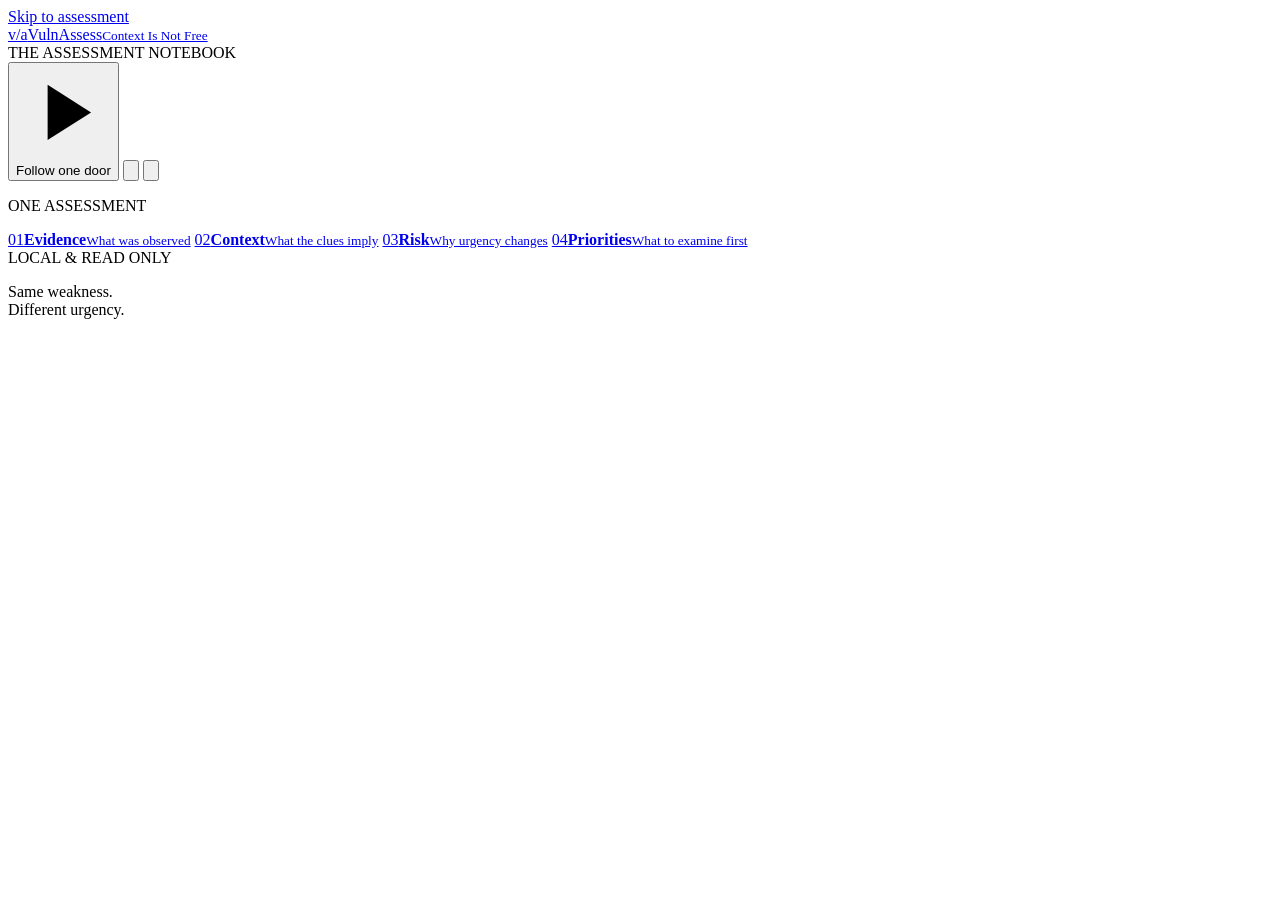
==== vulnassess/ui/static/index.html @ 8153fa62 "Save four-stage read-only UI checkpoint and handover" ====
<!doctype html>
<html lang="en">
<head>
  <meta charset="utf-8">
  <meta name="viewport" content="width=device-width, initial-scale=1">
  <title>VulnAssess | Context Is Not Free</title>
  <link rel="stylesheet" href="/static/tokens.css">
  <link rel="stylesheet" href="/static/workbench.css">
  <script type="module" src="/static/app.js"></script>
</head>
<body>
  <a class="skip-link" href="#stage-evidence">Skip to assessment</a>
  <header class="app-header">
    <a class="brand" href="#stage-evidence" aria-label="VulnAssess home"><span class="brand-mark" aria-hidden="true">v/a</span><span>VulnAssess<small>Context Is Not Free</small></span></a>
    <div class="header-note">THE ASSESSMENT NOTEBOOK</div>
    <div class="header-actions">
      <button id="start-tour" class="tour-button" type="button"><svg aria-hidden="true" viewBox="0 0 24 24"><path d="m8 5 11 7-11 7Z"/></svg>Follow one door</button>
      <button id="refresh" class="icon-button" type="button" title="Refresh stored records" aria-label="Refresh stored records"><svg aria-hidden="true" viewBox="0 0 24 24"><path d="M20 10a8 8 0 1 0-2 8M20 4v6h-6"/></svg></button>
      <button id="theme" class="icon-button" type="button" title="Toggle dark theme" aria-label="Toggle dark theme" aria-pressed="false"><svg aria-hidden="true" viewBox="0 0 24 24"><path d="M20 15A8 8 0 0 1 9 4 8 8 0 1 0 20 15Z"/></svg></button>
    </div>
  </header>
  <div id="run-strip-slot"></div>
  <div class="workspace">
    <aside class="stage-rail">
      <p class="rail-eyebrow">ONE ASSESSMENT</p>
      <nav aria-label="Assessment stages">
        <a class="stage-link active" href="#stage-evidence" data-stage="evidence" aria-current="page"><span class="stage-index">01</span><span><strong>Evidence</strong><small>What was observed</small></span></a>
        <a class="stage-link" href="#stage-context" data-stage="context"><span class="stage-index">02</span><span><strong>Context</strong><small>What the clues imply</small></span></a>
        <a class="stage-link" href="#stage-risk" data-stage="risk"><span class="stage-index">03</span><span><strong>Risk</strong><small>Why urgency changes</small></span></a>
        <a class="stage-link" href="#stage-priorities" data-stage="priorities"><span class="stage-index">04</span><span><strong>Priorities</strong><small>What to examine first</small></span></a>
      </nav>
      <div class="rail-bottom"><span class="read-only-mark" aria-hidden="true"></span>LOCAL &amp; READ ONLY<p>Same weakness.<br>Different urgency.</p></div>
    </aside>
    <main id="notebook"></main>
  </div>
  <aside id="tour" class="tour" aria-label="Guided tour" hidden>
    <div class="tour-heading"><span id="tour-position" class="eyebrow"></span><button id="tour-close" type="button" class="icon-button" aria-label="Dismiss tour" title="Dismiss tour"><svg aria-hidden="true" viewBox="0 0 24 24"><path d="m6 6 12 12M18 6 6 18"/></svg></button></div>
    <h2 id="tour-title"></h2><p id="tour-copy"></p>
    <div class="tour-actions"><button id="tour-back" type="button" class="text-button">Back</button><button id="tour-next" type="button" class="primary-button">Next</button></div>
  </aside>
  <p id="app-status" role="status" class="sr-only"></p>
</body>
</html>
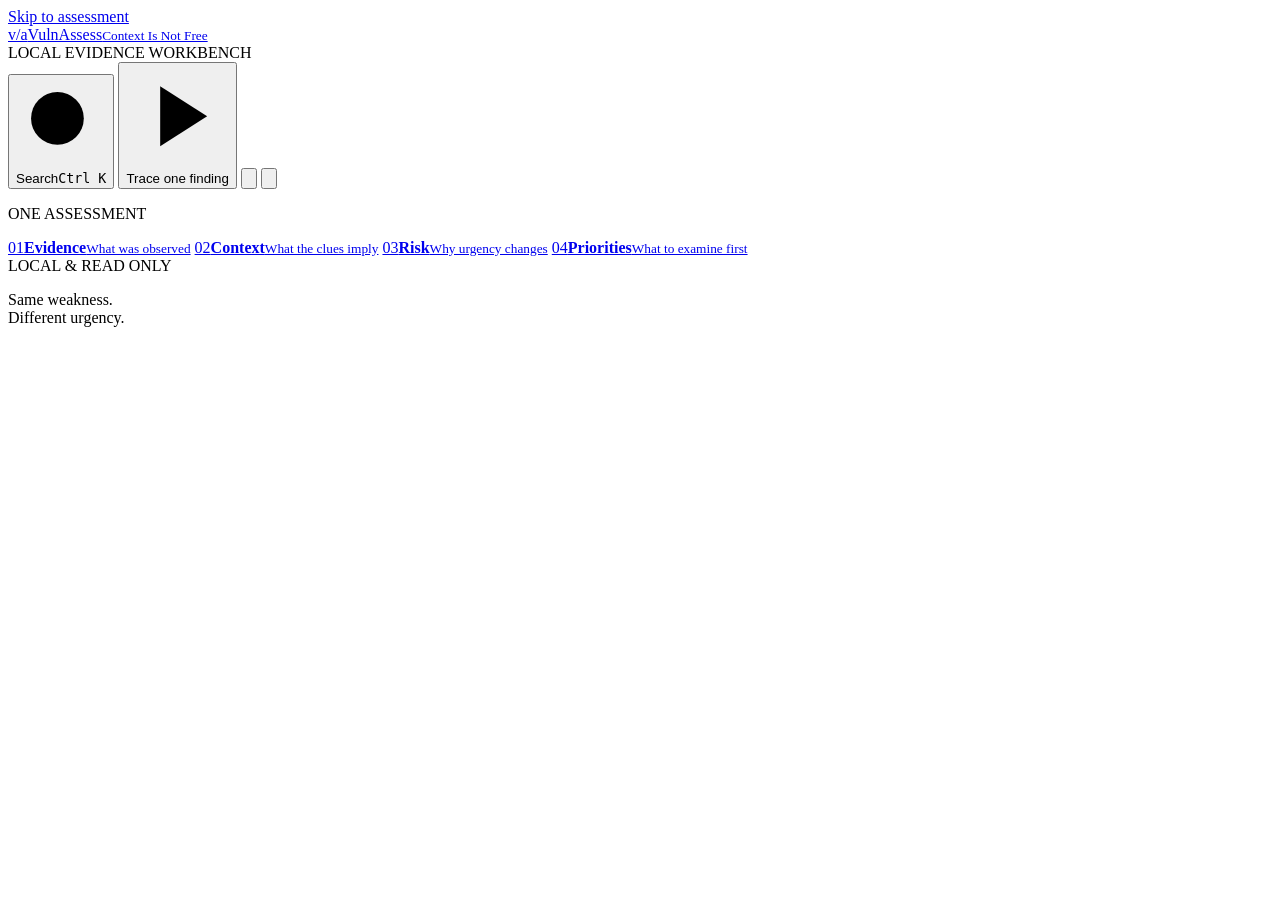
==== commit 40938bf2: "ui: add context ledger, chain of custody and command palette" ====
--- a/vulnassess/ui/static/index.html
+++ b/vulnassess/ui/static/index.html
@@ -12,9 +12,10 @@
   <a class="skip-link" href="#stage-evidence">Skip to assessment</a>
   <header class="app-header">
     <a class="brand" href="#stage-evidence" aria-label="VulnAssess home"><span class="brand-mark" aria-hidden="true">v/a</span><span>VulnAssess<small>Context Is Not Free</small></span></a>
-    <div class="header-note">THE ASSESSMENT NOTEBOOK</div>
+    <div class="header-note">LOCAL EVIDENCE WORKBENCH</div>
     <div class="header-actions">
-      <button id="start-tour" class="tour-button" type="button"><svg aria-hidden="true" viewBox="0 0 24 24"><path d="m8 5 11 7-11 7Z"/></svg>Follow one door</button>
+      <button id="open-palette" class="palette-button" type="button" aria-haspopup="dialog" aria-controls="palette" title="Search the assessment"><svg aria-hidden="true" viewBox="0 0 24 24"><circle cx="11" cy="11" r="7"/><path d="m20 20-3.6-3.6"/></svg><span>Search</span><kbd>Ctrl K</kbd></button>
+      <button id="start-tour" class="tour-button" type="button"><svg aria-hidden="true" viewBox="0 0 24 24"><path d="m8 5 11 7-11 7Z"/></svg>Trace one finding</button>
       <button id="refresh" class="icon-button" type="button" title="Refresh stored records" aria-label="Refresh stored records"><svg aria-hidden="true" viewBox="0 0 24 24"><path d="M20 10a8 8 0 1 0-2 8M20 4v6h-6"/></svg></button>
       <button id="theme" class="icon-button" type="button" title="Toggle dark theme" aria-label="Toggle dark theme" aria-pressed="false"><svg aria-hidden="true" viewBox="0 0 24 24"><path d="M20 15A8 8 0 0 1 9 4 8 8 0 1 0 20 15Z"/></svg></button>
     </div>
@@ -38,6 +39,15 @@
     <h2 id="tour-title"></h2><p id="tour-copy"></p>
     <div class="tour-actions"><button id="tour-back" type="button" class="text-button">Back</button><button id="tour-next" type="button" class="primary-button">Next</button></div>
   </aside>
+  <dialog id="palette" class="palette" aria-label="Search the assessment">
+    <div class="palette-field">
+      <svg aria-hidden="true" viewBox="0 0 24 24"><circle cx="11" cy="11" r="7"/><path d="m20 20-3.6-3.6"/></svg>
+      <input id="palette-input" type="search" autocomplete="off" spellcheck="false" placeholder="Findings, hosts, CVEs, stages" aria-label="Search findings, hosts, CVEs and stages" role="combobox" aria-expanded="true" aria-controls="palette-results" aria-autocomplete="list">
+      <span id="palette-count" class="palette-count" aria-live="polite"></span>
+    </div>
+    <ul id="palette-results" class="palette-results" role="listbox" aria-label="Search results"></ul>
+    <p class="palette-hint"><kbd>&uarr;</kbd><kbd>&darr;</kbd> move<span>&middot;</span><kbd>Enter</kbd> open<span>&middot;</span><kbd>Esc</kbd> close<span>&middot;</span>reads stored records only</p>
+  </dialog>
   <p id="app-status" role="status" class="sr-only"></p>
 </body>
 </html>
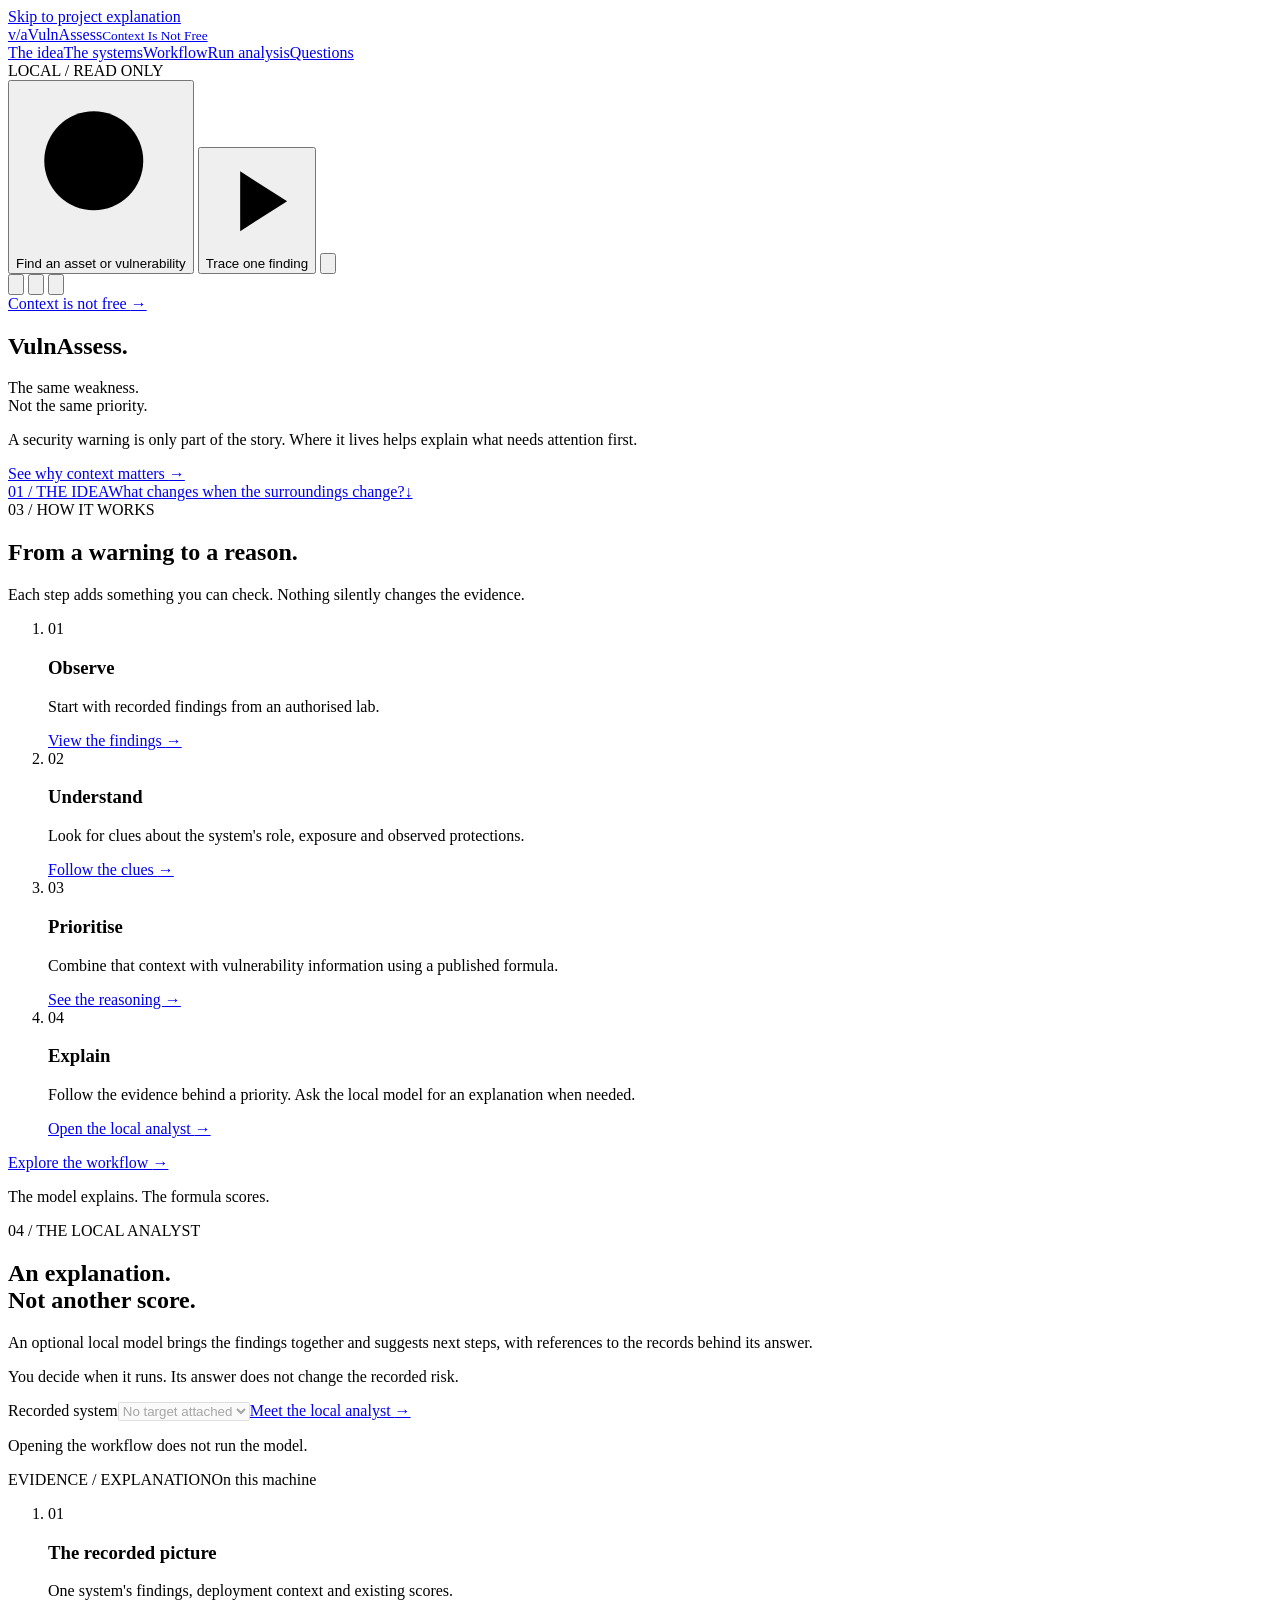
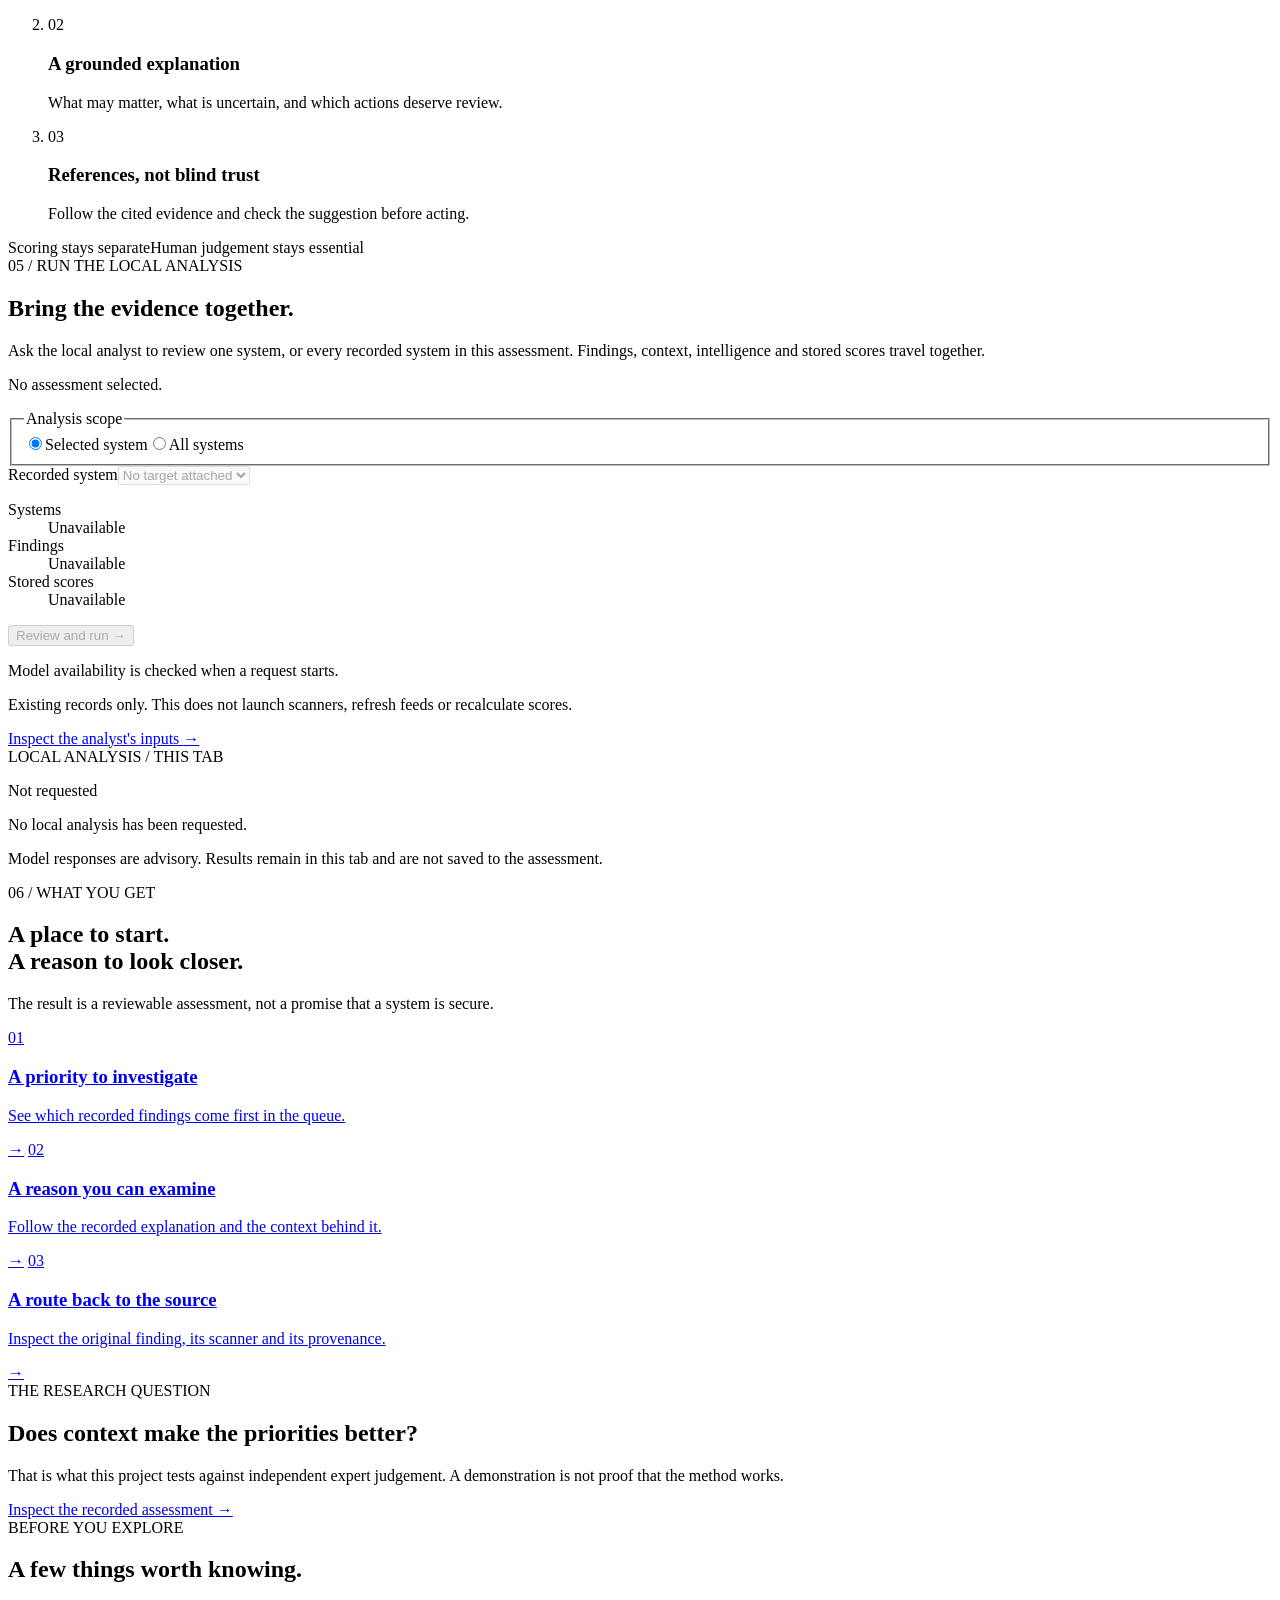
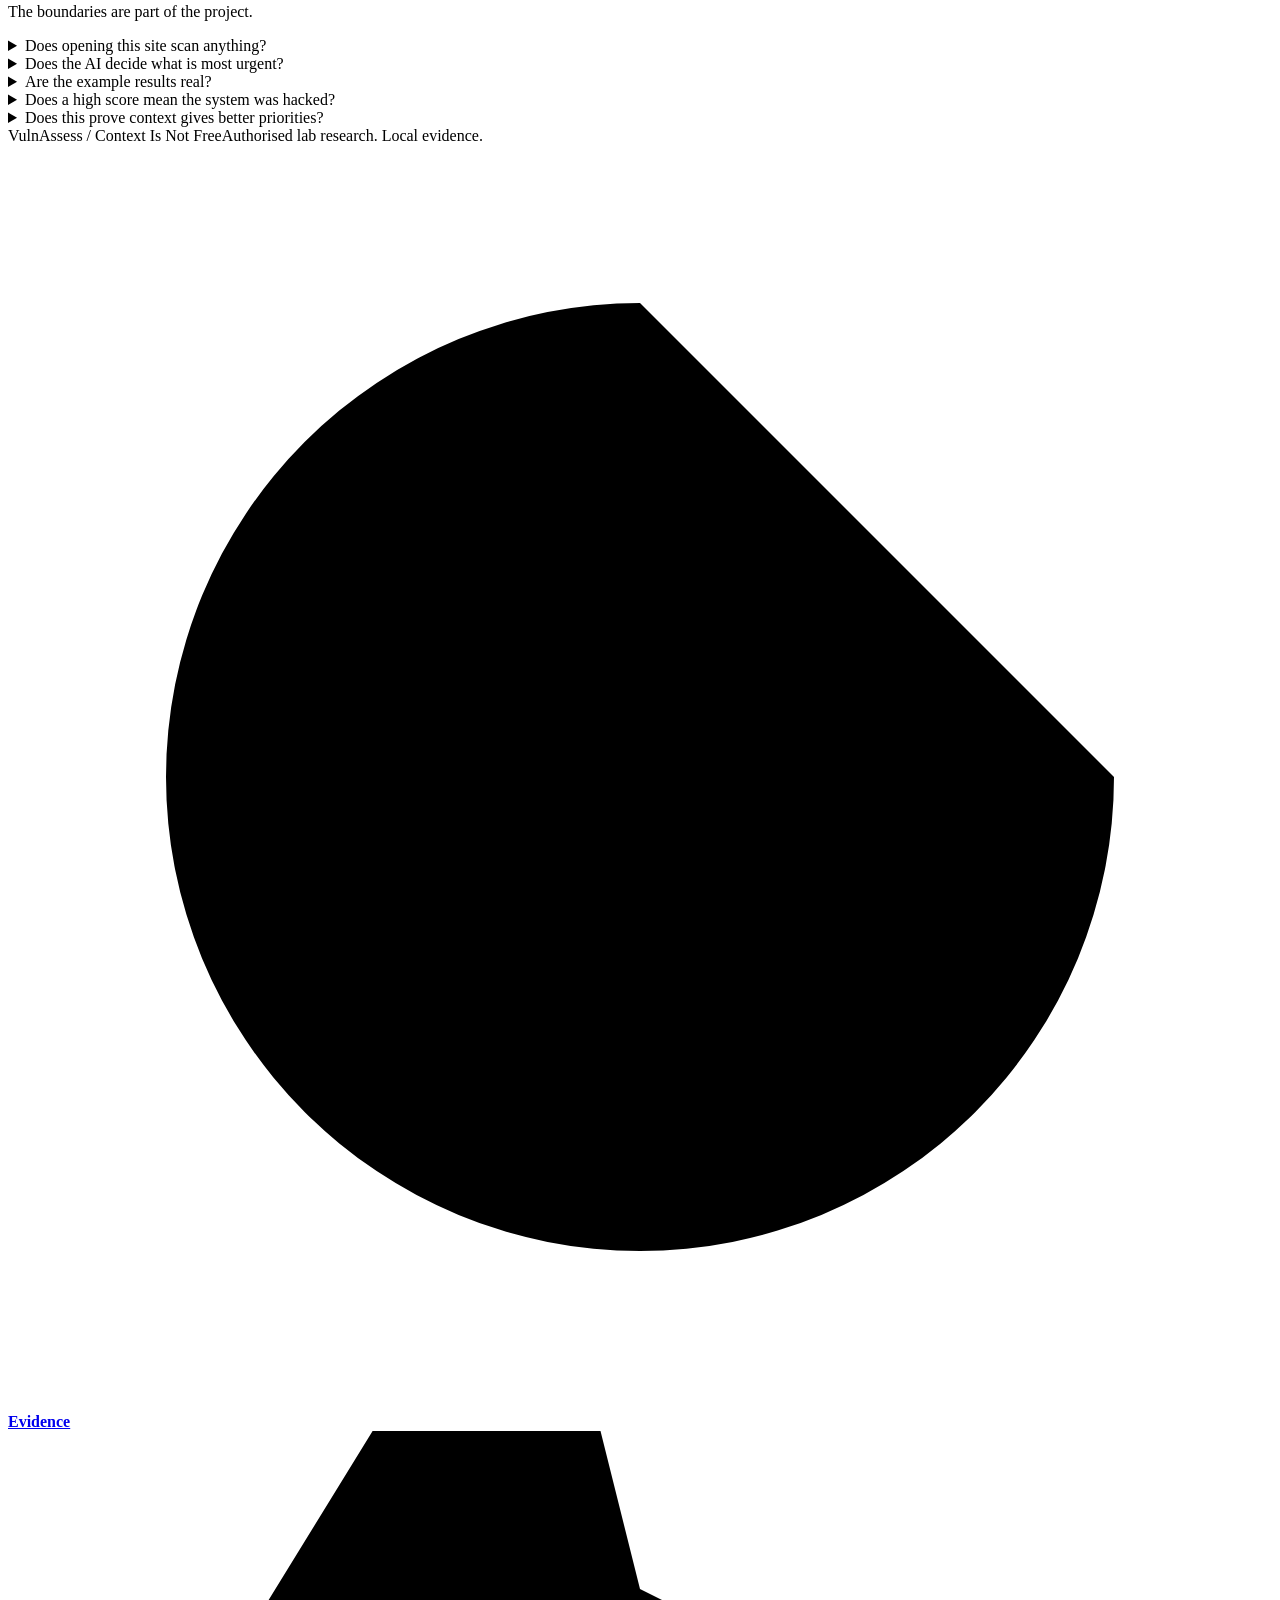
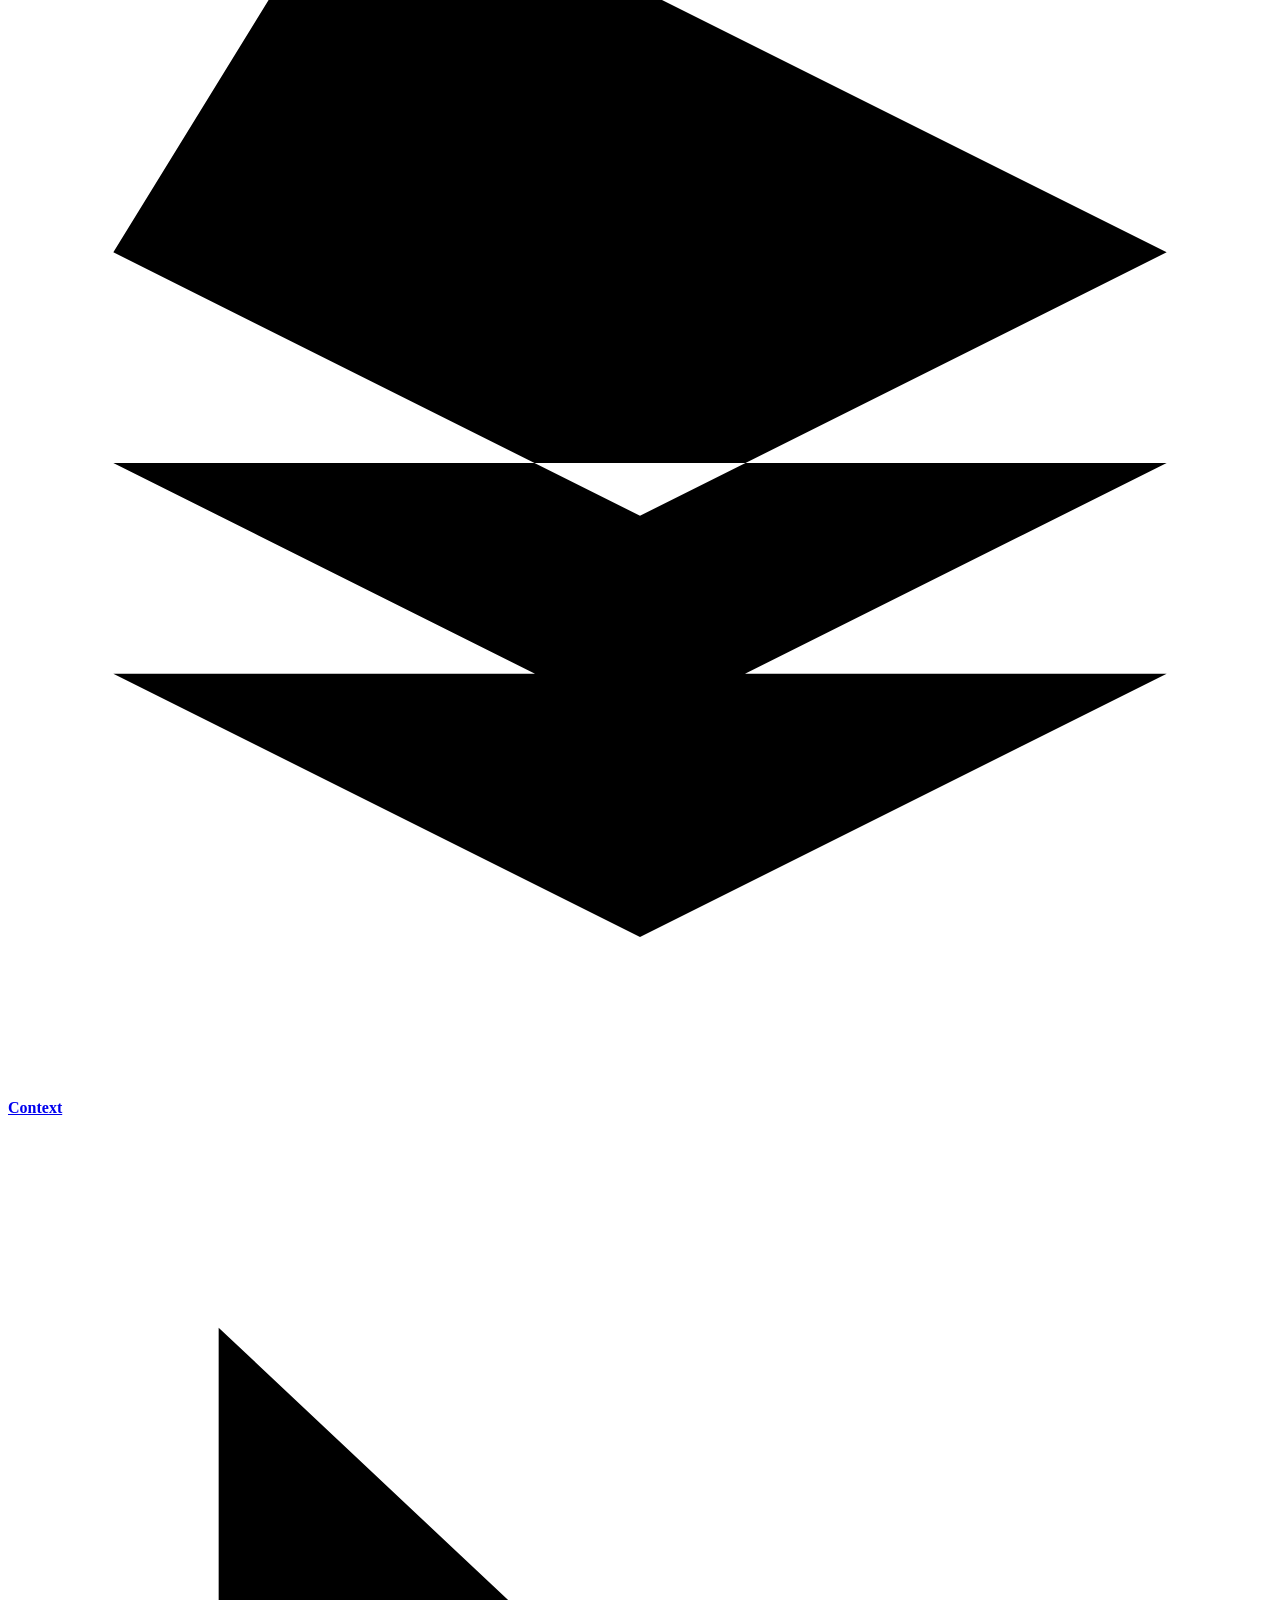
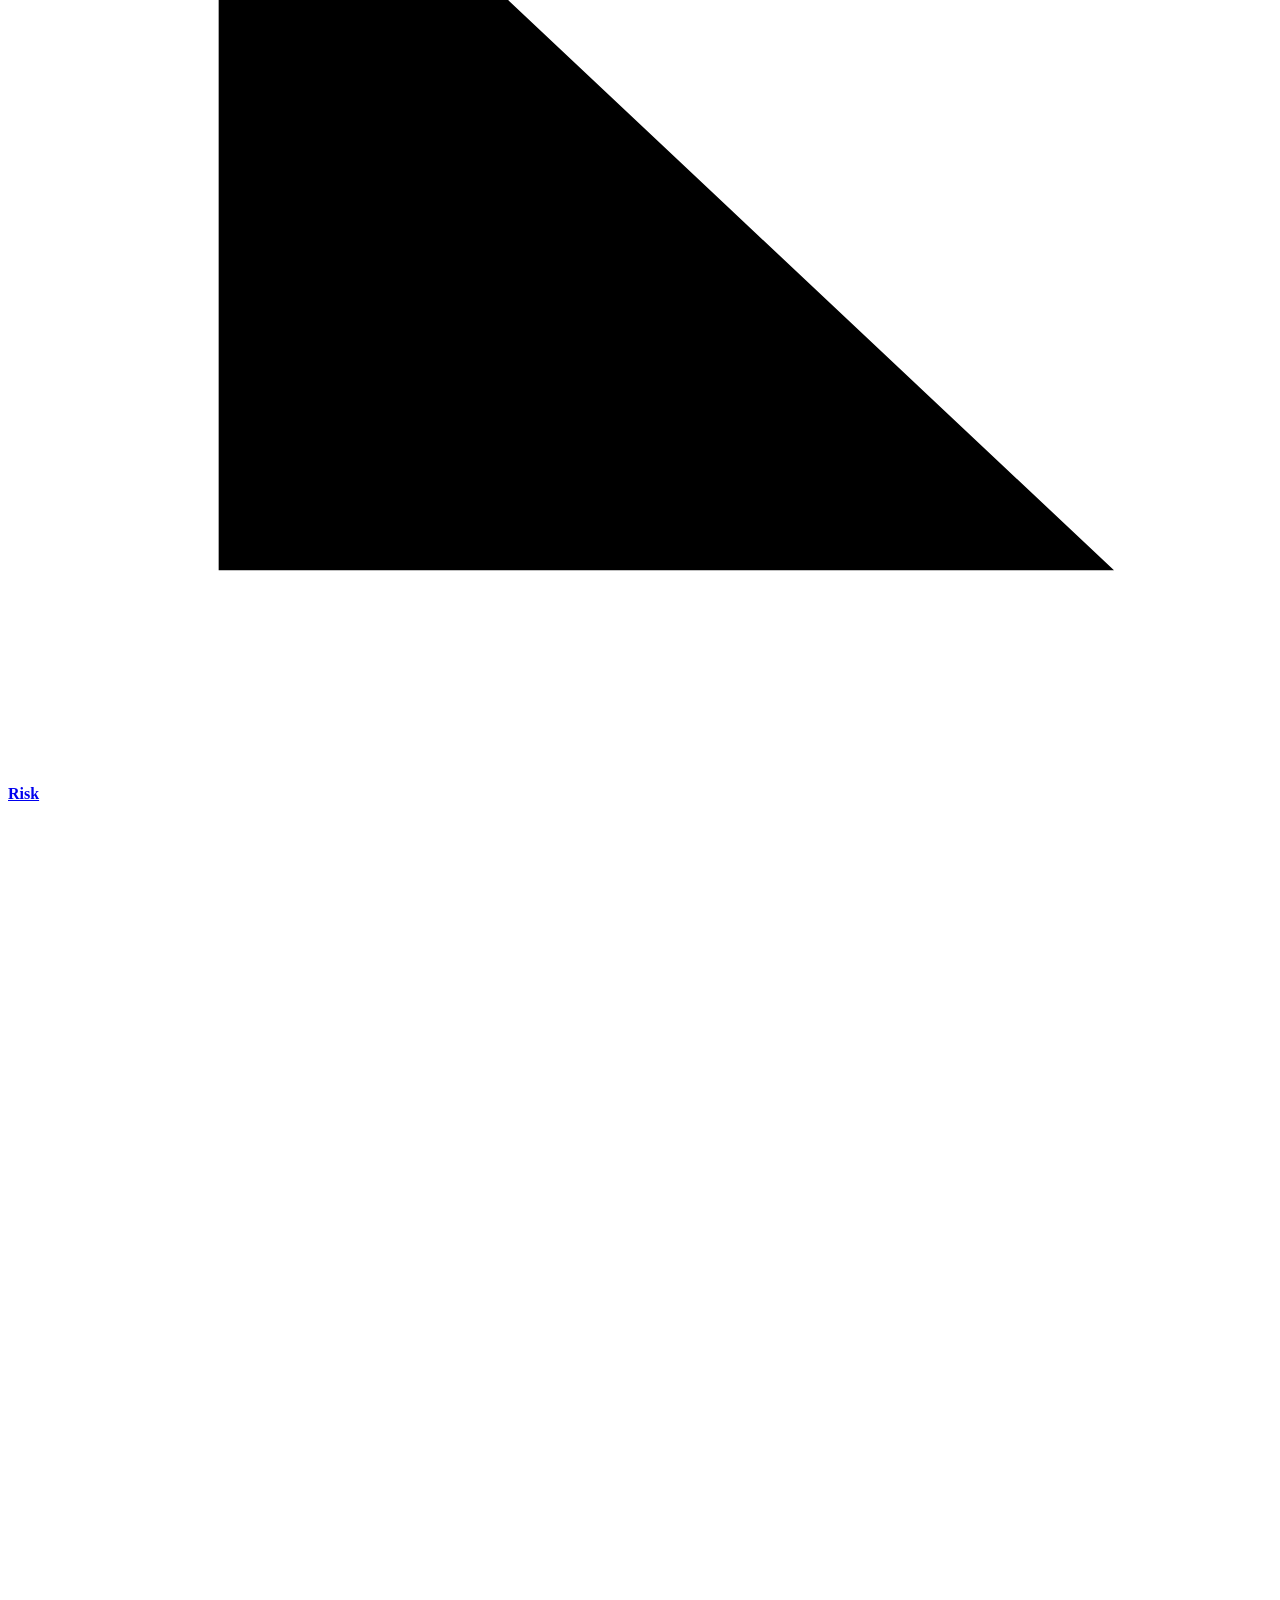
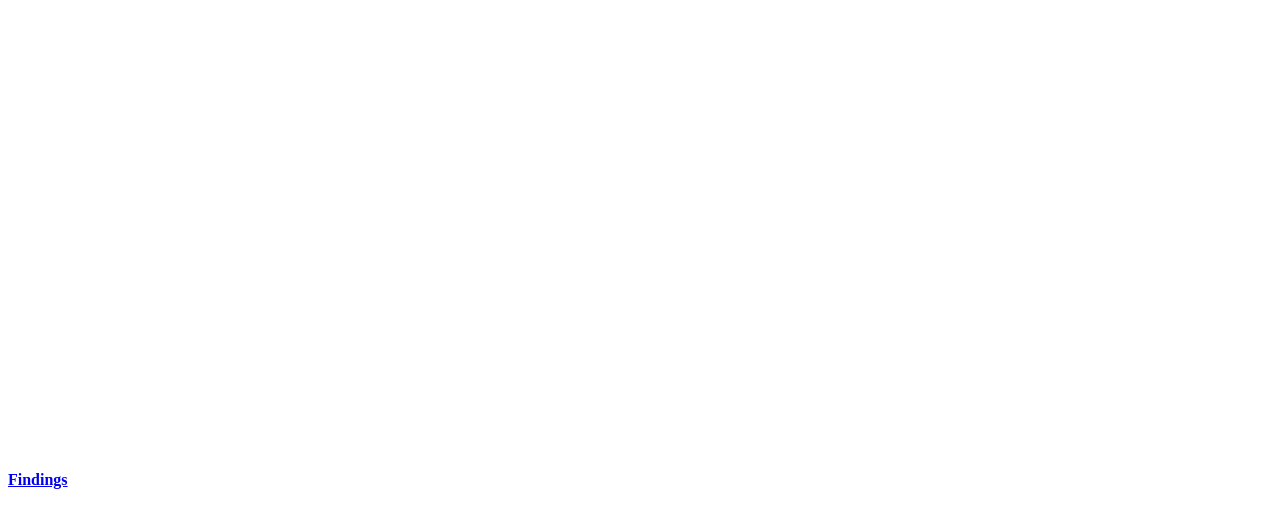
==== commit 3b2dadfa: "Save project website and local analysis checkpoint" ====
--- a/vulnassess/ui/static/index.html
+++ b/vulnassess/ui/static/index.html
@@ -1,5 +1,5 @@
 <!doctype html>
-<html lang="en">
+<html lang="en" data-theme="dark">
 <head>
   <meta charset="utf-8">
   <meta name="viewport" content="width=device-width, initial-scale=1">
@@ -8,29 +8,114 @@
   <link rel="stylesheet" href="/static/workbench.css">
   <script type="module" src="/static/app.js"></script>
 </head>
-<body>
-  <a class="skip-link" href="#stage-evidence">Skip to assessment</a>
+<body class="assessment-experience project-view">
+  <a class="skip-link" href="#project-story">Skip to project explanation</a>
   <header class="app-header">
-    <a class="brand" href="#stage-evidence" aria-label="VulnAssess home"><span class="brand-mark" aria-hidden="true">v/a</span><span>VulnAssess<small>Context Is Not Free</small></span></a>
-    <div class="header-note">LOCAL EVIDENCE WORKBENCH</div>
+    <a class="brand" href="#hero" aria-label="VulnAssess home"><span class="brand-mark" aria-hidden="true">v/a</span><span>VulnAssess<small>Context Is Not Free</small></span></a>
+    <nav class="project-nav" aria-label="Project navigation"><a href="#project-story">The idea</a><a href="#project-doors">The systems</a><a href="#project-workflow">Workflow</a><a href="#project-run">Run analysis</a><a href="#project-questions">Questions</a></nav>
+    <div class="header-note">LOCAL / READ ONLY</div>
+    <div id="run-choice-slot"></div>
     <div class="header-actions">
-      <button id="open-palette" class="palette-button" type="button" aria-haspopup="dialog" aria-controls="palette" title="Search the assessment"><svg aria-hidden="true" viewBox="0 0 24 24"><circle cx="11" cy="11" r="7"/><path d="m20 20-3.6-3.6"/></svg><span>Search</span><kbd>Ctrl K</kbd></button>
+      <a id="open-workflow" class="icon-button" href="/workflow" title="Open workflow canvas" aria-label="Open workflow canvas" hidden><svg aria-hidden="true" viewBox="0 0 24 24"><circle cx="5" cy="12" r="3"/><circle cx="19" cy="5" r="3"/><circle cx="19" cy="19" r="3"/><path d="M8 12h3c3 0 2-7 5-7M11 12c3 0 2 7 5 7"/></svg></a>
+      <button id="open-palette" class="palette-button" type="button" aria-haspopup="dialog" aria-controls="palette" title="Search the assessment"><svg aria-hidden="true" viewBox="0 0 24 24"><circle cx="11" cy="11" r="7"/><path d="m20 20-3.6-3.6"/></svg><span>Find an asset or vulnerability</span></button>
       <button id="start-tour" class="tour-button" type="button"><svg aria-hidden="true" viewBox="0 0 24 24"><path d="m8 5 11 7-11 7Z"/></svg>Trace one finding</button>
       <button id="refresh" class="icon-button" type="button" title="Refresh stored records" aria-label="Refresh stored records"><svg aria-hidden="true" viewBox="0 0 24 24"><path d="M20 10a8 8 0 1 0-2 8M20 4v6h-6"/></svg></button>
-      <button id="theme" class="icon-button" type="button" title="Toggle dark theme" aria-label="Toggle dark theme" aria-pressed="false"><svg aria-hidden="true" viewBox="0 0 24 24"><path d="M20 15A8 8 0 0 1 9 4 8 8 0 1 0 20 15Z"/></svg></button>
+      <div class="theme-switch" role="group" aria-label="Appearance">
+        <button class="icon-button" type="button" data-theme-choice="system" title="System theme" aria-label="System theme" aria-pressed="false"><svg aria-hidden="true" viewBox="0 0 24 24"><path d="M3 4h18v13H3ZM8 21h8M12 17v4"/></svg></button>
+        <button class="icon-button" type="button" data-theme-choice="light" title="Light theme" aria-label="Light theme" aria-pressed="false"><svg aria-hidden="true" viewBox="0 0 24 24"><circle cx="12" cy="12" r="4"/><path d="M12 2v2M12 20v2M2 12h2M20 12h2M5 5l1.5 1.5M17.5 17.5 19 19M5 19l1.5-1.5M17.5 6.5 19 5"/></svg></button>
+        <button id="theme" class="icon-button" type="button" data-theme-choice="dark" title="Dark theme" aria-label="Dark theme" aria-pressed="true"><svg aria-hidden="true" viewBox="0 0 24 24"><path d="M20 15A8 8 0 0 1 9 4 8 8 0 1 0 20 15Z"/></svg></button>
+      </div>
     </div>
   </header>
+  <main id="project-entry" class="project-entry">
+    <section id="hero" class="project-hero" aria-labelledby="project-title">
+      <div class="hero-copy">
+        <a class="hero-eyebrow" href="#project-story">Context is not free <span aria-hidden="true">&rarr;</span></a>
+        <h1 id="project-title">VulnAssess<span class="hero-period">.</span></h1>
+        <p class="hero-statement">The same weakness.<br>Not the same priority.</p>
+        <p class="hero-subtitle">A security warning is only part of the story. Where it lives helps explain what needs attention first.</p>
+        <a class="hero-cta" href="#project-story">See why context matters <span aria-hidden="true">&rarr;</span></a>
+      </div>
+      <a class="hero-next" href="#project-story"><span>01 / THE IDEA</span><span>What changes when the surroundings change?</span><span aria-hidden="true">&darr;</span></a>
+    </section>
+    <div id="project-story-slot"></div>
+    <div id="project-doors-slot"></div>
+    <section id="project-workflow" class="project-section" aria-labelledby="project-workflow-title">
+      <div class="project-section-heading"><span class="eyebrow">03 / HOW IT WORKS</span><h2 id="project-workflow-title">From a warning to a reason.</h2><p>Each step adds something you can check. Nothing silently changes the evidence.</p></div>
+      <ol class="project-path">
+        <li><span>01</span><h3>Observe</h3><p>Start with recorded findings from an authorised lab.</p><a data-project-workflow data-workflow-node="canonical" href="/workflow#node=canonical">View the findings <span aria-hidden="true">&rarr;</span></a></li>
+        <li><span>02</span><h3>Understand</h3><p>Look for clues about the system's role, exposure and observed protections.</p><a data-project-workflow data-workflow-node="context" href="/workflow#node=context">Follow the clues <span aria-hidden="true">&rarr;</span></a></li>
+        <li><span>03</span><h3>Prioritise</h3><p>Combine that context with vulnerability information using a published formula.</p><a data-project-workflow data-workflow-node="score" href="/workflow#node=score">See the reasoning <span aria-hidden="true">&rarr;</span></a></li>
+        <li><span>04</span><h3>Explain</h3><p>Follow the evidence behind a priority. Ask the local model for an explanation when needed.</p><a data-project-workflow data-workflow-node="analyst" href="/workflow#node=analyst">Open the local analyst <span aria-hidden="true">&rarr;</span></a></li>
+      </ol>
+      <div class="project-workflow-actions"><a class="hero-cta" data-project-workflow href="/workflow">Explore the workflow <span aria-hidden="true">&rarr;</span></a><p class="project-boundary">The model explains. The formula scores.</p></div>
+      <p id="project-offline" class="project-boundary" hidden>Offline snapshot. The interactive workflow and local model are available in the running application.</p>
+    </section>
+    <section id="project-analyst" class="project-section project-analyst" aria-labelledby="project-analyst-title">
+      <div class="analyst-introduction"><span class="eyebrow">04 / THE LOCAL ANALYST</span><h2 id="project-analyst-title">An explanation.<br>Not another score.</h2><p>An optional local model brings the findings together and suggests next steps, with references to the records behind its answer.</p><p class="analyst-boundary">You decide when it runs. Its answer does not change the recorded risk.</p>
+        <div class="analyst-launch"><label for="project-analyst-target">Recorded system</label><select id="project-analyst-target" disabled><option value="">No target attached</option></select><a id="project-analyst-open" class="hero-cta" data-project-workflow data-workflow-node="analyst" data-requires-host="true" href="/workflow#node=analyst">Meet the local analyst <span aria-hidden="true">&rarr;</span></a><p id="project-analyst-note" class="project-boundary">Opening the workflow does not run the model.</p></div>
+      </div>
+      <div class="analyst-evidence-path" aria-label="What the analyst works with">
+        <div class="analyst-path-heading"><span class="eyebrow">EVIDENCE / EXPLANATION</span><span class="analyst-local-status">On this machine</span></div>
+        <ol><li><span class="analyst-path-index">01</span><div><h3>The recorded picture</h3><p>One system's findings, deployment context and existing scores.</p></div></li><li><span class="analyst-path-index">02</span><div><h3>A grounded explanation</h3><p>What may matter, what is uncertain, and which actions deserve review.</p></div></li><li><span class="analyst-path-index">03</span><div><h3>References, not blind trust</h3><p>Follow the cited evidence and check the suggestion before acting.</p></div></li></ol>
+        <div class="analyst-path-foot"><span>Scoring stays separate</span><span>Human judgement stays essential</span></div>
+      </div>
+    </section>
+    <section id="project-run" class="project-section project-run" aria-labelledby="project-run-title">
+      <div class="project-section-heading"><span class="eyebrow">05 / RUN THE LOCAL ANALYSIS</span><h2 id="project-run-title">Bring the evidence together.</h2><p>Ask the local analyst to review one system, or every recorded system in this assessment. Findings, context, intelligence and stored scores travel together.</p></div>
+      <div class="run-layout">
+        <form id="project-run-form" class="run-setup">
+          <p id="project-run-assessment" class="run-assessment">No assessment selected.</p>
+          <fieldset class="run-scope"><legend>Analysis scope</legend><label><input class="sr-only" type="radio" name="analysis-scope" value="selected" checked><span>Selected system</span></label><label><input class="sr-only" type="radio" name="analysis-scope" value="all"><span>All systems</span></label></fieldset>
+          <label class="project-host-choice" for="project-run-target">Recorded system<select id="project-run-target" data-project-host disabled><option value="">No target attached</option></select></label>
+          <dl class="run-inputs" aria-label="Recorded inputs for this request"><div><dt>Systems</dt><dd id="run-system-count">Unavailable</dd></div><div><dt>Findings</dt><dd id="run-finding-count">Unavailable</dd></div><div><dt>Stored scores</dt><dd id="run-score-count">Unavailable</dd></div></dl>
+          <button id="project-run-review" class="hero-cta" type="submit" disabled>Review and run <span aria-hidden="true">&rarr;</span></button>
+          <p id="project-run-note" class="project-boundary">Model availability is checked when a request starts.</p>
+          <p class="run-boundary">Existing records only. This does not launch scanners, refresh feeds or recalculate scores.</p>
+          <a class="run-workflow-link" data-project-workflow data-workflow-node="analyst" data-requires-host="true" href="/workflow#node=analyst">Inspect the analyst's inputs <span aria-hidden="true">&rarr;</span></a>
+        </form>
+        <div class="run-session" aria-label="Local analysis requests">
+          <div class="run-session-heading"><div><span class="eyebrow">LOCAL ANALYSIS / THIS TAB</span><p id="project-run-status" role="status" aria-live="polite">Not requested</p></div><button id="project-run-stop" class="text-button" type="button" hidden>Stop after current</button></div>
+          <div id="project-run-results"><p class="run-empty">No local analysis has been requested.</p></div>
+          <p class="run-footnote">Model responses are advisory. Results remain in this tab and are not saved to the assessment.</p>
+        </div>
+      </div>
+    </section>
+    <dialog id="project-run-confirm" class="run-confirm" aria-labelledby="run-confirm-title" aria-describedby="run-confirm-boundary">
+      <span class="eyebrow">CONFIRM LOCAL MODEL REQUEST</span><h2 id="run-confirm-title">Analyze these recorded systems?</h2><p id="run-confirm-assessment"></p><ul id="run-confirm-targets"></ul><p id="run-confirm-boundary">Requests run one at a time on this machine. Scores stay unchanged. Stopping prevents the next request; it does not cancel inference already running.</p>
+      <div class="run-confirm-actions"><button id="run-confirm-cancel" class="text-button" type="button">Cancel</button><button id="run-confirm-start" class="hero-cta" type="button">Start local analysis <span aria-hidden="true">&rarr;</span></button></div>
+    </dialog>
+    <section id="project-outcomes" class="project-section project-outcomes" aria-labelledby="project-outcomes-title">
+      <div class="project-section-heading"><span class="eyebrow">06 / WHAT YOU GET</span><h2 id="project-outcomes-title">A place to start.<br>A reason to look closer.</h2><p>The result is a reviewable assessment, not a promise that a system is secure.</p></div>
+      <div class="project-outcome-list">
+        <a data-project-workflow data-workflow-node="queue" href="/workflow#node=queue"><span class="outcome-number">01</span><div><h3>A priority to investigate</h3><p>See which recorded findings come first in the queue.</p></div><span class="outcome-arrow" aria-hidden="true">&rarr;</span></a>
+        <a data-project-workflow data-workflow-node="rationale" href="/workflow#node=rationale"><span class="outcome-number">02</span><div><h3>A reason you can examine</h3><p>Follow the recorded explanation and the context behind it.</p></div><span class="outcome-arrow" aria-hidden="true">&rarr;</span></a>
+        <a data-project-workflow data-workflow-node="canonical" href="/workflow#node=canonical"><span class="outcome-number">03</span><div><h3>A route back to the source</h3><p>Inspect the original finding, its scanner and its provenance.</p></div><span class="outcome-arrow" aria-hidden="true">&rarr;</span></a>
+      </div>
+      <p class="project-boundary" data-offline-note hidden>Workflow exploration is available in the running application. This file preserves the assessment snapshot.</p>
+    </section>
+    <section class="project-research project-section" aria-labelledby="project-research-title"><span class="eyebrow">THE RESEARCH QUESTION</span><h2 id="project-research-title">Does context make the priorities better?</h2><p>That is what this project tests against independent expert judgement. A demonstration is not proof that the method works.</p><a href="#stage-priorities">Inspect the recorded assessment <span aria-hidden="true">&rarr;</span></a></section>
+    <section id="project-questions" class="project-section project-questions" aria-labelledby="project-questions-title">
+      <div class="project-section-heading"><span class="eyebrow">BEFORE YOU EXPLORE</span><h2 id="project-questions-title">A few things worth knowing.</h2><p>The boundaries are part of the project.</p></div>
+      <div class="project-faq">
+        <details><summary>Does opening this site scan anything?<span class="faq-mark" aria-hidden="true"></span></summary><p>No. The site reads existing assessment records. Capturing scan evidence is a separate, authorised lab activity.</p></details>
+        <details><summary>Does the AI decide what is most urgent?<span class="faq-mark" aria-hidden="true"></span></summary><p>No. A published, deterministic formula produces the scores. The optional local model explains the recorded findings and offers suggestions for human review.</p></details>
+        <details><summary>Are the example results real?<span class="faq-mark" aria-hidden="true"></span></summary><p>Check the label beside the example. Synthetic examples illustrate the method; they are not findings about real systems. Recorded examples are only as strong as their source evidence.</p></details>
+        <details><summary>Does a high score mean the system was hacked?<span class="faq-mark" aria-hidden="true"></span></summary><p>No. A priority score is a reason to investigate a weakness, not evidence of a successful attack.</p></details>
+        <details><summary>Does this prove context gives better priorities?<span class="faq-mark" aria-hidden="true"></span></summary><p>Not by itself. The research compares rankings with independent expert judgement. A demonstration or a working interface does not establish that result.</p></details>
+      </div>
+    </section>
+    <footer class="project-footer"><span>VulnAssess / Context Is Not Free</span><span>Authorised lab research. Local evidence.</span></footer>
+  </main>
   <div id="run-strip-slot"></div>
   <div class="workspace">
     <aside class="stage-rail">
-      <p class="rail-eyebrow">ONE ASSESSMENT</p>
       <nav aria-label="Assessment stages">
-        <a class="stage-link active" href="#stage-evidence" data-stage="evidence" aria-current="page"><span class="stage-index">01</span><span><strong>Evidence</strong><small>What was observed</small></span></a>
-        <a class="stage-link" href="#stage-context" data-stage="context"><span class="stage-index">02</span><span><strong>Context</strong><small>What the clues imply</small></span></a>
-        <a class="stage-link" href="#stage-risk" data-stage="risk"><span class="stage-index">03</span><span><strong>Risk</strong><small>Why urgency changes</small></span></a>
-        <a class="stage-link" href="#stage-priorities" data-stage="priorities"><span class="stage-index">04</span><span><strong>Priorities</strong><small>What to examine first</small></span></a>
+        <a class="stage-link active" href="#stage-evidence" data-stage="evidence" aria-current="page" title="Evidence and assets"><svg aria-hidden="true" viewBox="0 0 24 24"><path d="M12 3a9 9 0 1 0 9 9M12 7a5 5 0 1 0 5 5M12 12l7-7M12 3v9h9"/></svg><strong>Evidence</strong></a>
+        <a class="stage-link" href="#stage-context" data-stage="context" title="Deployment context"><svg aria-hidden="true" viewBox="0 0 24 24"><path d="m12 3 10 5-10 5L2 8 10-5Zm-10 9 10 5 10-5M2 16l10 5 10-5"/></svg><strong>Context</strong></a>
+        <a class="stage-link" href="#stage-risk" data-stage="risk" title="Risk and context comparison"><svg aria-hidden="true" viewBox="0 0 24 24"><path d="M4 4v16h17M8 16v-4m5 4V8m5 8V5"/></svg><strong>Risk</strong></a>
+        <a class="stage-link" href="#stage-priorities" data-stage="priorities" title="Ranked findings"><svg aria-hidden="true" viewBox="0 0 24 24"><path d="M8 5h13M8 12h9M8 19h5M3 5h.1M3 12h.1M3 19h.1"/></svg><strong>Findings</strong></a>
       </nav>
-      <div class="rail-bottom"><span class="read-only-mark" aria-hidden="true"></span>LOCAL &amp; READ ONLY<p>Same weakness.<br>Different urgency.</p></div>
     </aside>
     <main id="notebook"></main>
   </div>
@@ -44,9 +129,9 @@
       <svg aria-hidden="true" viewBox="0 0 24 24"><circle cx="11" cy="11" r="7"/><path d="m20 20-3.6-3.6"/></svg>
       <input id="palette-input" type="search" autocomplete="off" spellcheck="false" placeholder="Findings, hosts, CVEs, stages" aria-label="Search findings, hosts, CVEs and stages" role="combobox" aria-expanded="true" aria-controls="palette-results" aria-autocomplete="list">
       <span id="palette-count" class="palette-count" aria-live="polite"></span>
+      <button id="close-palette" type="button" class="icon-button" title="Close search" aria-label="Close search"><svg aria-hidden="true" viewBox="0 0 24 24"><path d="m6 6 12 12M18 6 6 18"/></svg></button>
     </div>
     <ul id="palette-results" class="palette-results" role="listbox" aria-label="Search results"></ul>
-    <p class="palette-hint"><kbd>&uarr;</kbd><kbd>&darr;</kbd> move<span>&middot;</span><kbd>Enter</kbd> open<span>&middot;</span><kbd>Esc</kbd> close<span>&middot;</span>reads stored records only</p>
   </dialog>
   <p id="app-status" role="status" class="sr-only"></p>
 </body>
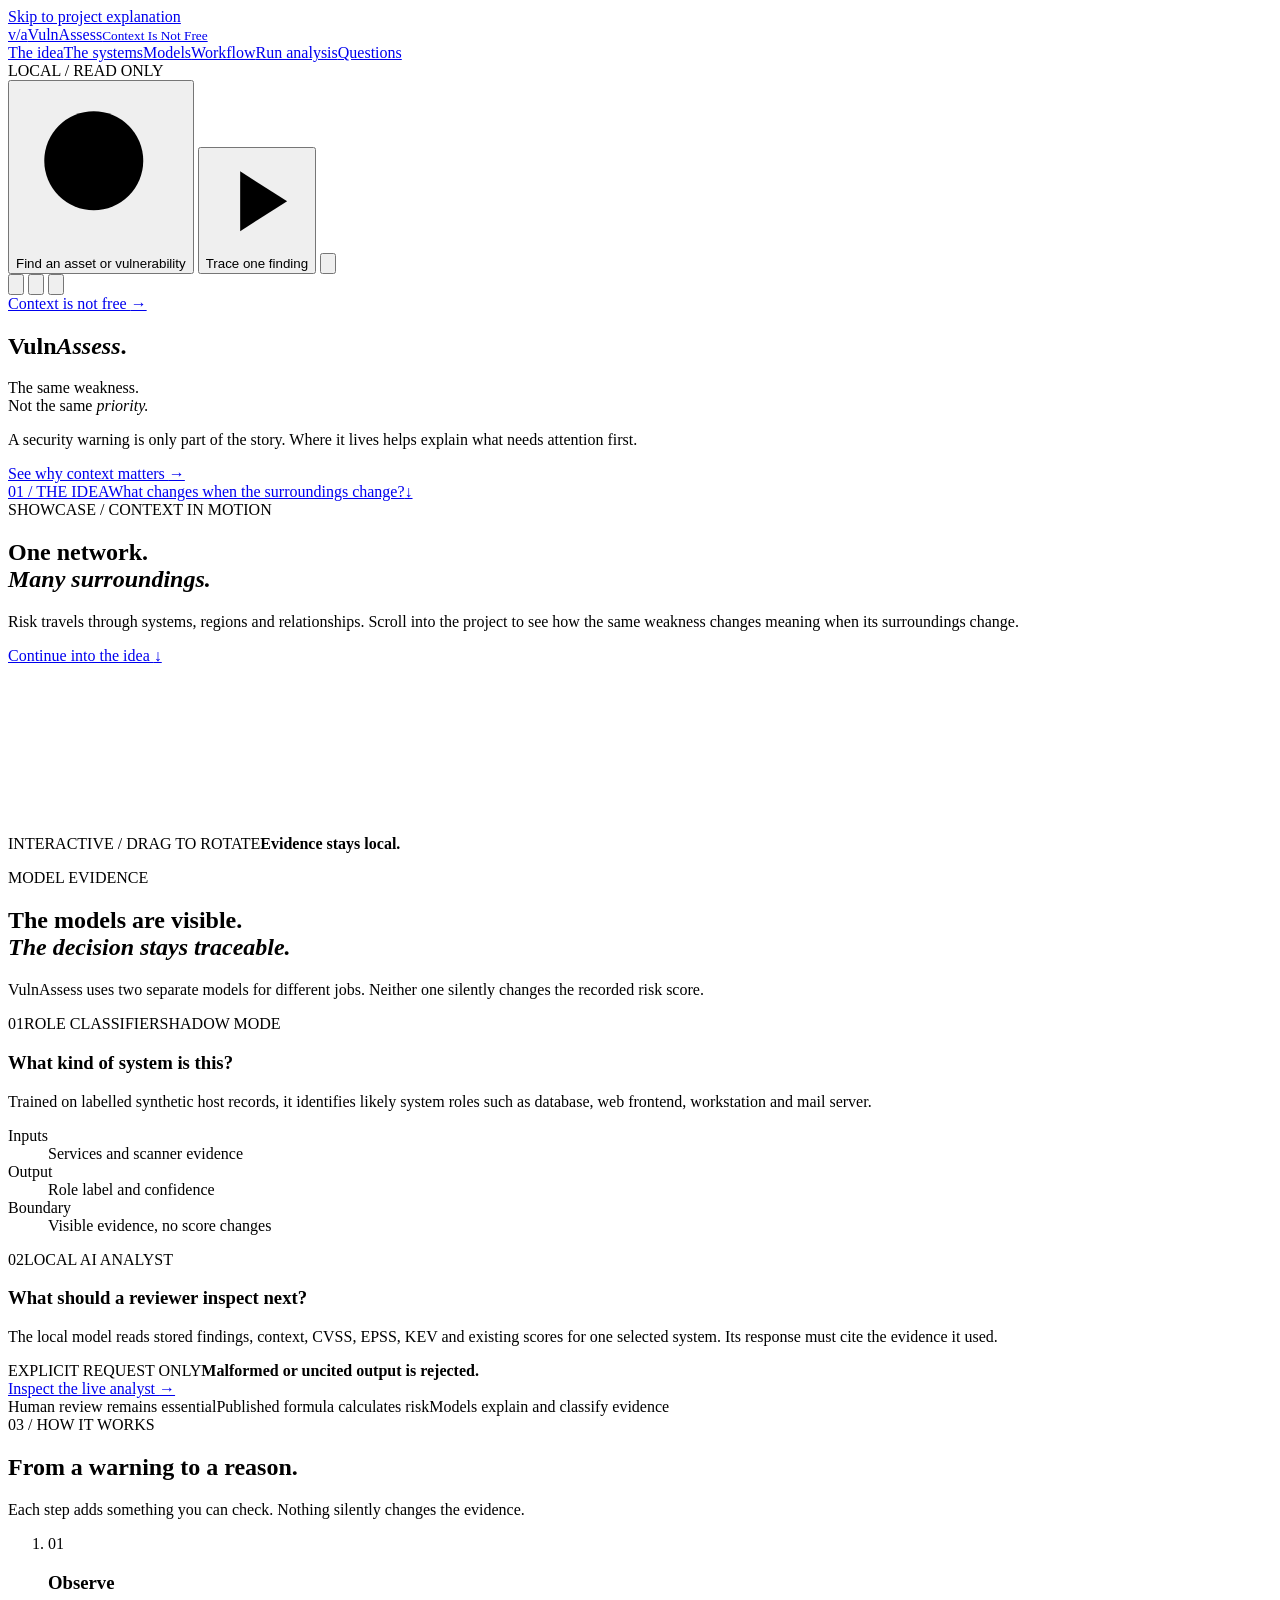
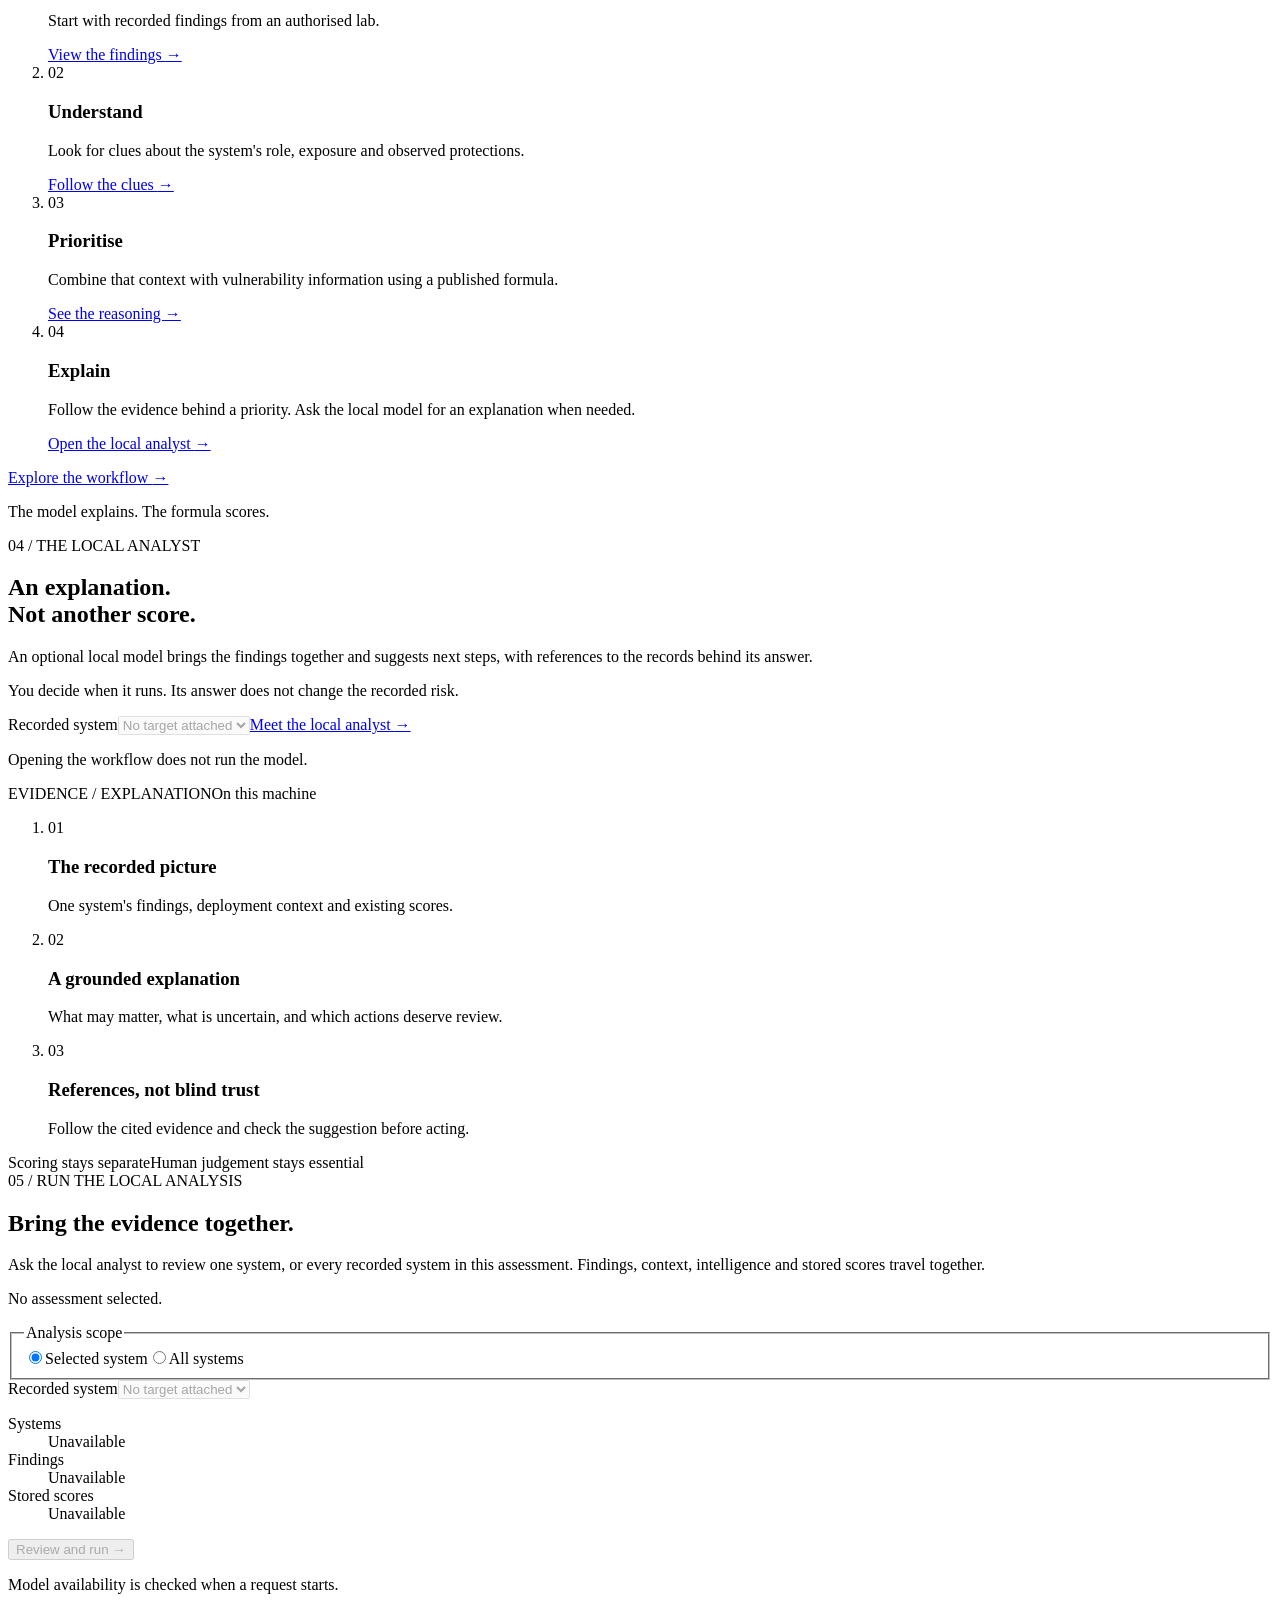
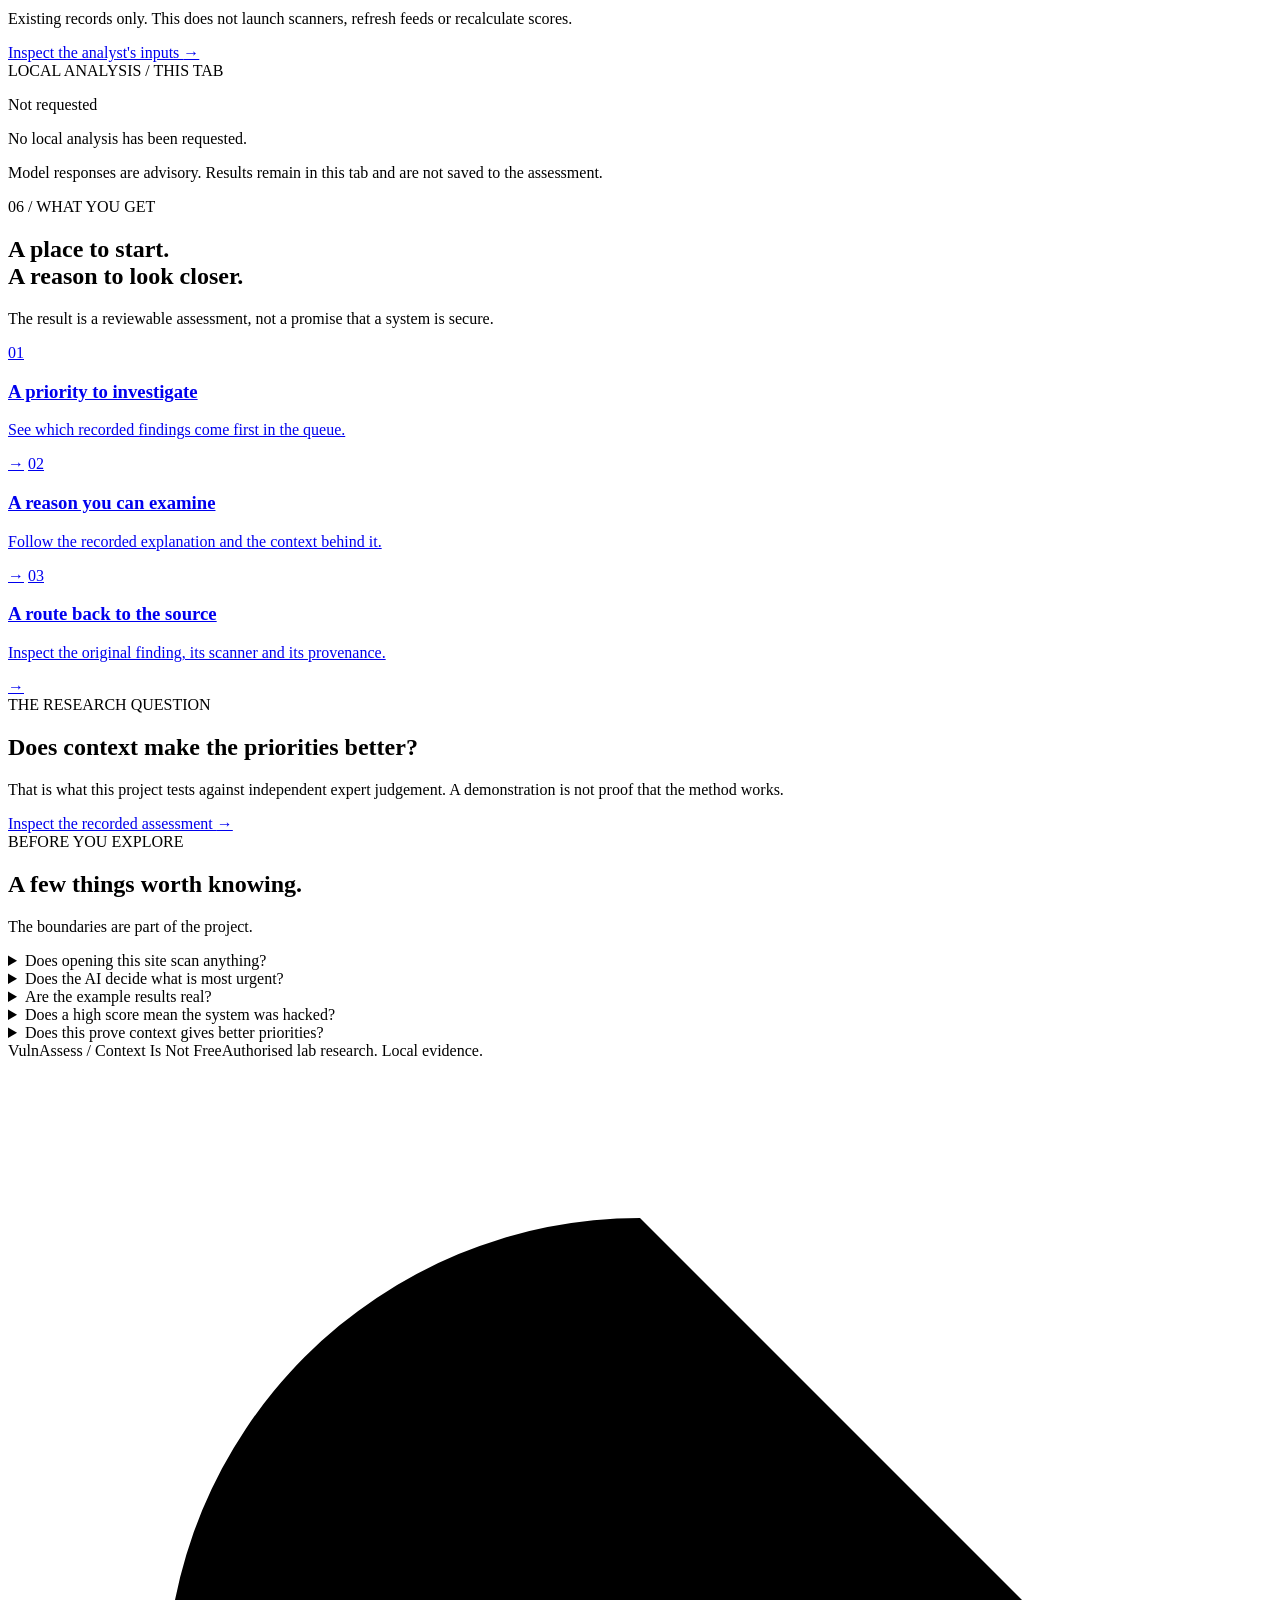
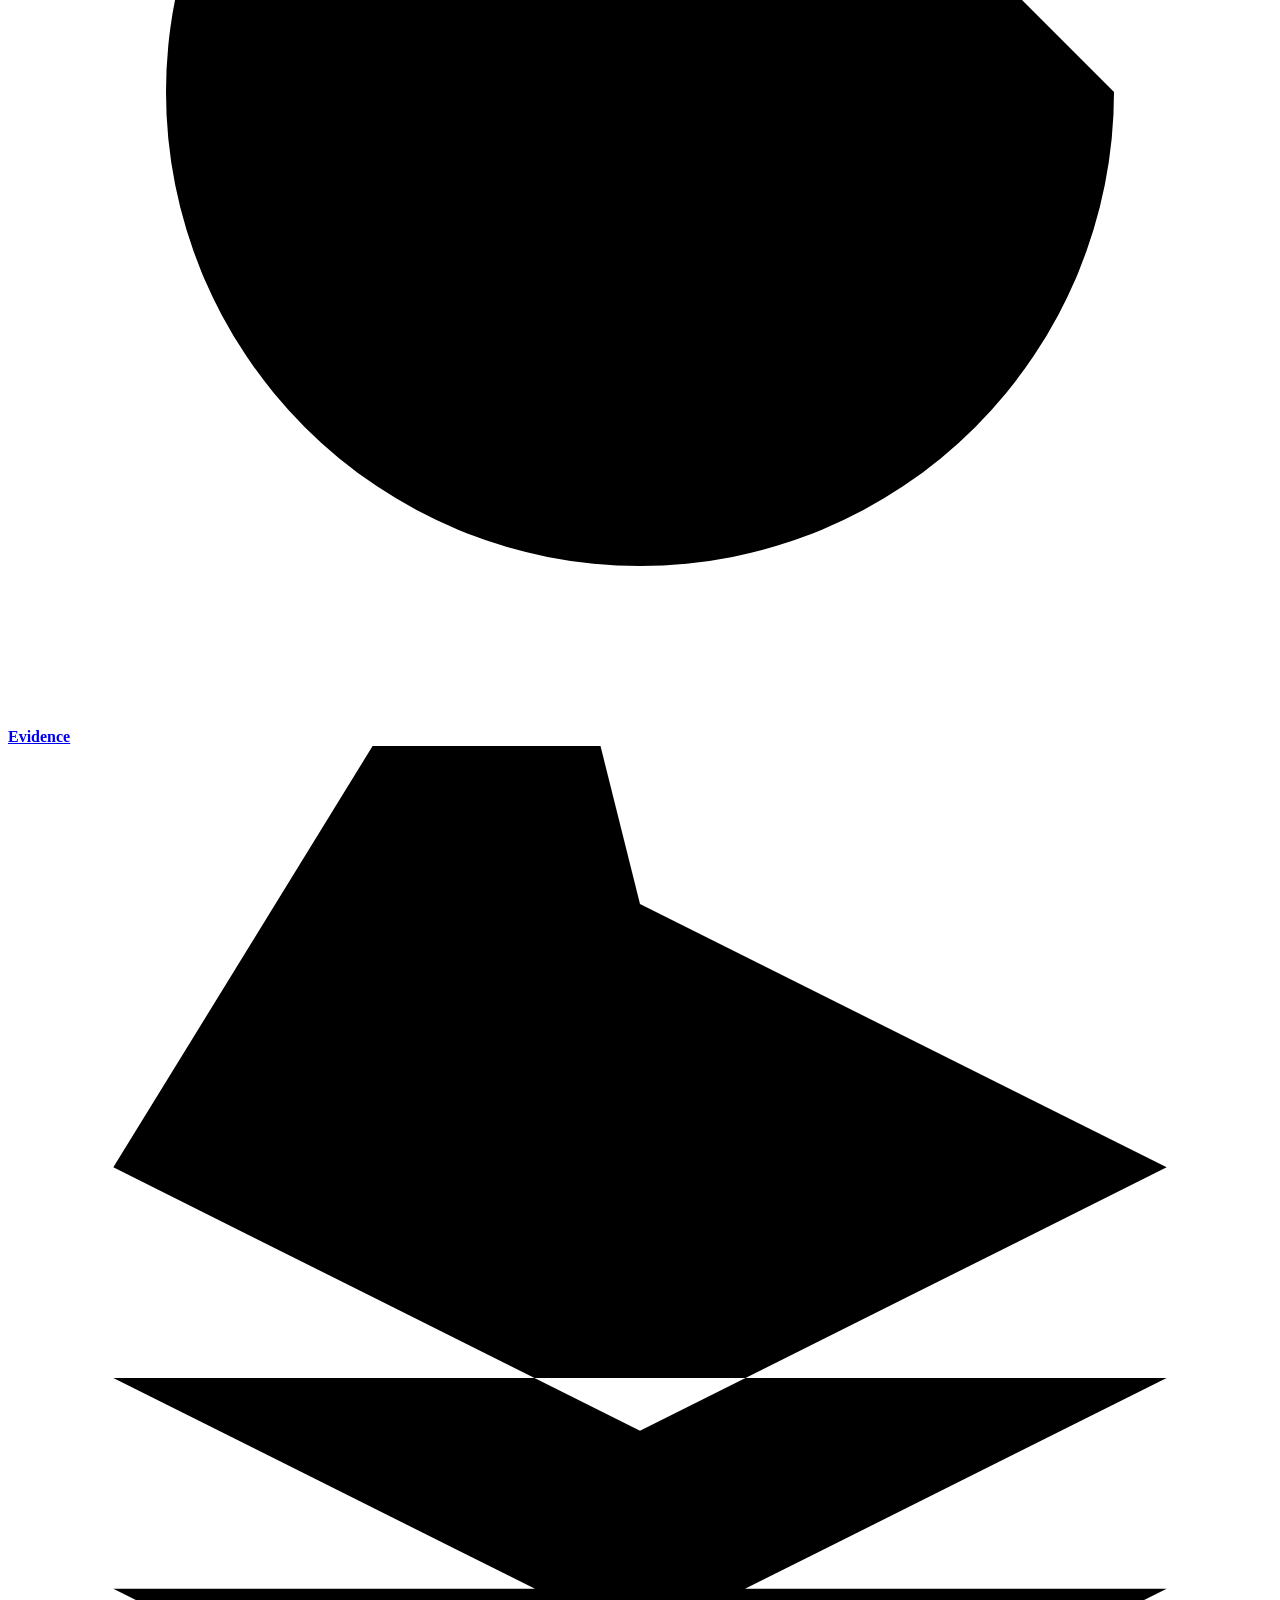
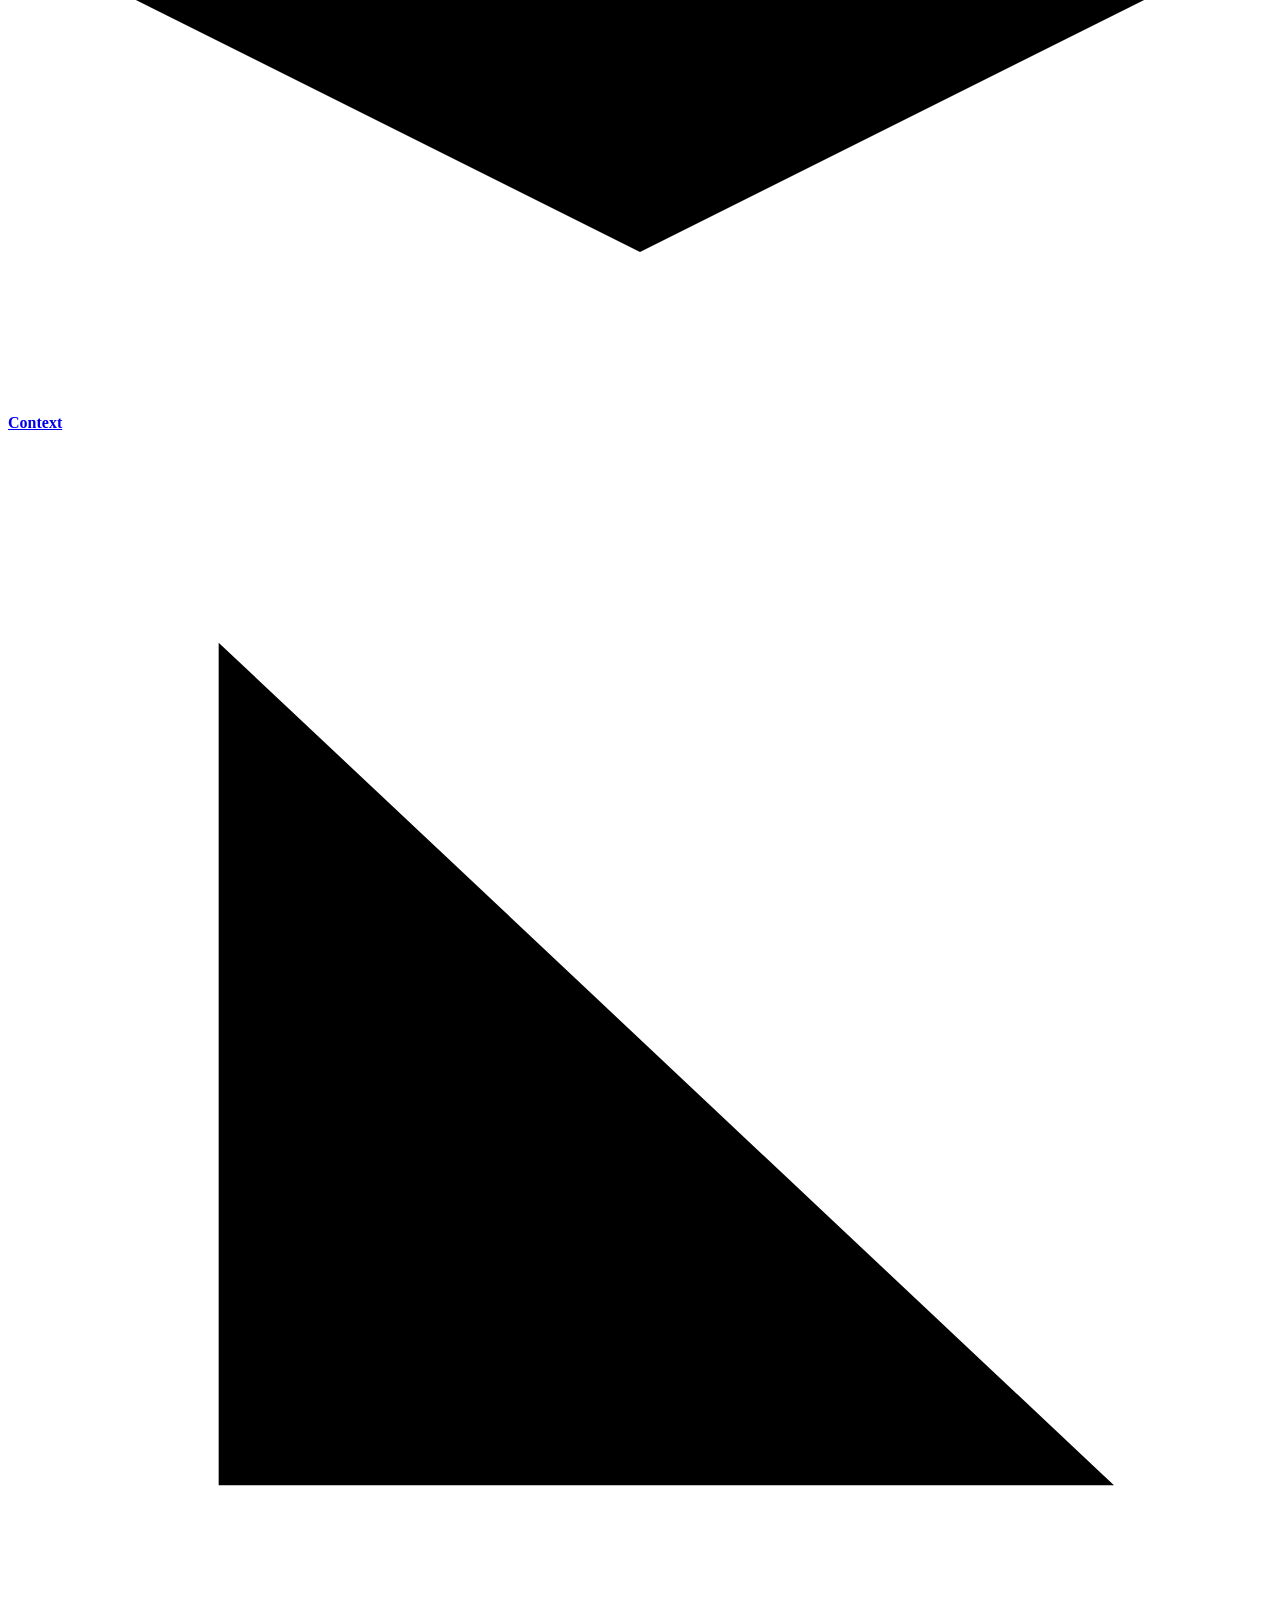
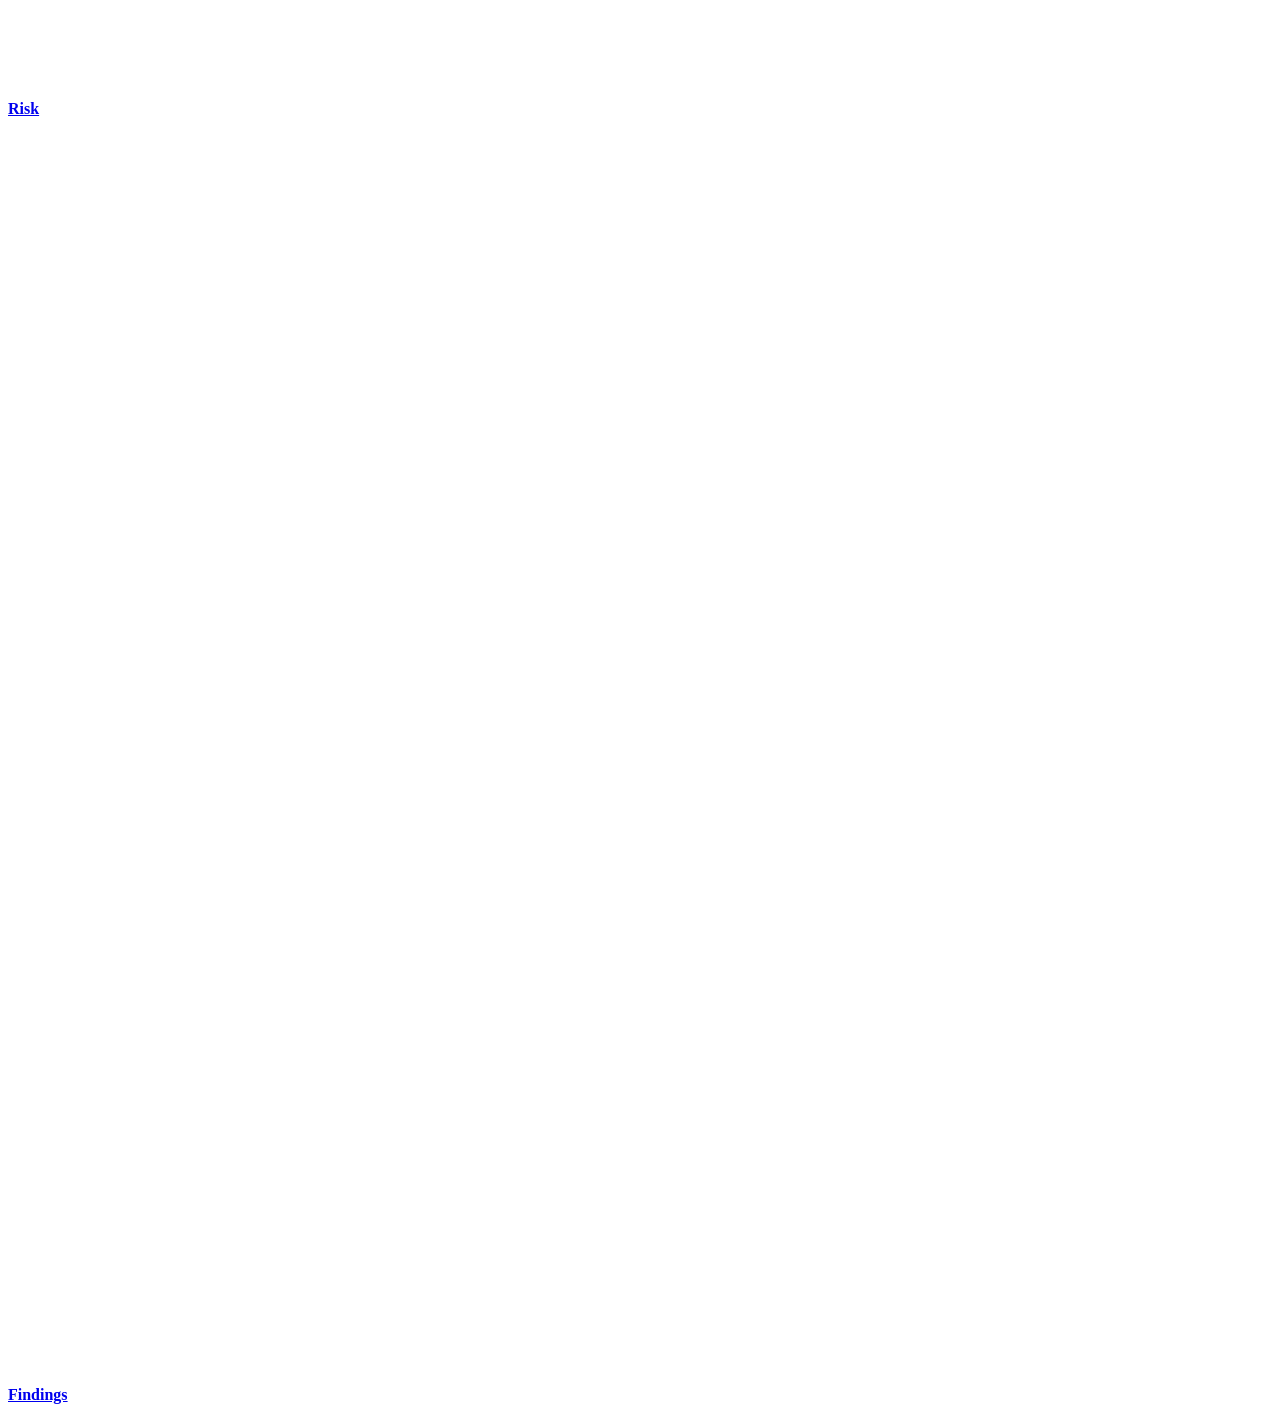
==== commit 4c2aaff4: "feat: surface model evidence in project interface" ====
--- a/vulnassess/ui/static/index.html
+++ b/vulnassess/ui/static/index.html
@@ -12,7 +12,7 @@
   <a class="skip-link" href="#project-story">Skip to project explanation</a>
   <header class="app-header">
     <a class="brand" href="#hero" aria-label="VulnAssess home"><span class="brand-mark" aria-hidden="true">v/a</span><span>VulnAssess<small>Context Is Not Free</small></span></a>
-    <nav class="project-nav" aria-label="Project navigation"><a href="#project-story">The idea</a><a href="#project-doors">The systems</a><a href="#project-workflow">Workflow</a><a href="#project-run">Run analysis</a><a href="#project-questions">Questions</a></nav>
+    <nav class="project-nav" aria-label="Project navigation"><a href="#project-story">The idea</a><a href="#project-doors">The systems</a><a href="#project-model">Models</a><a href="#project-workflow">Workflow</a><a href="#project-run">Run analysis</a><a href="#project-questions">Questions</a></nav>
     <div class="header-note">LOCAL / READ ONLY</div>
     <div id="run-choice-slot"></div>
     <div class="header-actions">
@@ -31,12 +31,58 @@
     <section id="hero" class="project-hero" aria-labelledby="project-title">
       <div class="hero-copy">
         <a class="hero-eyebrow" href="#project-story">Context is not free <span aria-hidden="true">&rarr;</span></a>
-        <h1 id="project-title">VulnAssess<span class="hero-period">.</span></h1>
-        <p class="hero-statement">The same weakness.<br>Not the same priority.</p>
+        <h1 id="project-title">Vuln<em>Assess</em><span class="hero-period">.</span></h1>
+        <p class="hero-statement">The same weakness.<br>Not the same <em>priority.</em></p>
         <p class="hero-subtitle">A security warning is only part of the story. Where it lives helps explain what needs attention first.</p>
         <a class="hero-cta" href="#project-story">See why context matters <span aria-hidden="true">&rarr;</span></a>
       </div>
       <a class="hero-next" href="#project-story"><span>01 / THE IDEA</span><span>What changes when the surroundings change?</span><span aria-hidden="true">&darr;</span></a>
+    </section>
+    <section id="project-showcase" class="project-showcase" aria-labelledby="project-showcase-title">
+      <div class="showcase-copy">
+        <span class="eyebrow">SHOWCASE / CONTEXT IN MOTION</span>
+        <h2 id="project-showcase-title">One network.<br><em>Many surroundings.</em></h2>
+        <p>Risk travels through systems, regions and relationships. Scroll into the project to see how the same weakness changes meaning when its surroundings change.</p>
+        <a class="showcase-link" href="#project-story">Continue into the idea <span aria-hidden="true">&darr;</span></a>
+      </div>
+      <div class="showcase-orbit" aria-label="Interactive globe with connected network regions">
+        <div id="showcase-globe" class="cobe-globe" data-cobe-globe>
+          <canvas aria-label="Interactive network globe. Drag to rotate."></canvas>
+        </div>
+        <p class="showcase-readout"><span>INTERACTIVE / DRAG TO ROTATE</span><strong>Evidence stays local.</strong></p>
+      </div>
+    </section>
+    <section id="project-model" class="project-model" aria-labelledby="project-model-title">
+      <div class="model-introduction">
+        <p class="model-kicker">MODEL EVIDENCE</p>
+        <h2 id="project-model-title">The models are visible.<br><em>The decision stays traceable.</em></h2>
+        <p>VulnAssess uses two separate models for different jobs. Neither one silently changes the recorded risk score.</p>
+      </div>
+      <div class="model-stage" aria-label="VulnAssess model architecture">
+        <article class="model-role-panel">
+          <div class="model-panel-topline"><span class="model-panel-index">01</span><span>ROLE CLASSIFIER</span><span class="model-panel-status">SHADOW MODE</span></div>
+          <div class="model-role-body">
+            <div class="model-signal" aria-hidden="true"><span></span><span></span><span></span><span></span><span></span></div>
+            <div>
+              <h3>What kind of system is this?</h3>
+              <p>Trained on labelled synthetic host records, it identifies likely system roles such as database, web frontend, workstation and mail server.</p>
+            </div>
+          </div>
+          <dl class="model-evidence-list">
+            <div><dt>Inputs</dt><dd>Services and scanner evidence</dd></div>
+            <div><dt>Output</dt><dd>Role label and confidence</dd></div>
+            <div><dt>Boundary</dt><dd>Visible evidence, no score changes</dd></div>
+          </dl>
+        </article>
+        <article class="model-analyst-panel">
+          <div class="model-panel-topline"><span class="model-panel-index">02</span><span>LOCAL AI ANALYST</span></div>
+          <h3>What should a reviewer inspect next?</h3>
+          <p>The local model reads stored findings, context, CVSS, EPSS, KEV and existing scores for one selected system. Its response must cite the evidence it used.</p>
+          <div class="model-analysis-boundary"><span>EXPLICIT REQUEST ONLY</span><strong>Malformed or uncited output is rejected.</strong></div>
+          <a class="model-open-link" data-project-workflow data-workflow-node="analyst" href="/workflow#node=analyst">Inspect the live analyst <span aria-hidden="true">&rarr;</span></a>
+        </article>
+      </div>
+      <div class="model-proof"><span>Human review remains essential</span><span>Published formula calculates risk</span><span>Models explain and classify evidence</span></div>
     </section>
     <div id="project-story-slot"></div>
     <div id="project-doors-slot"></div>
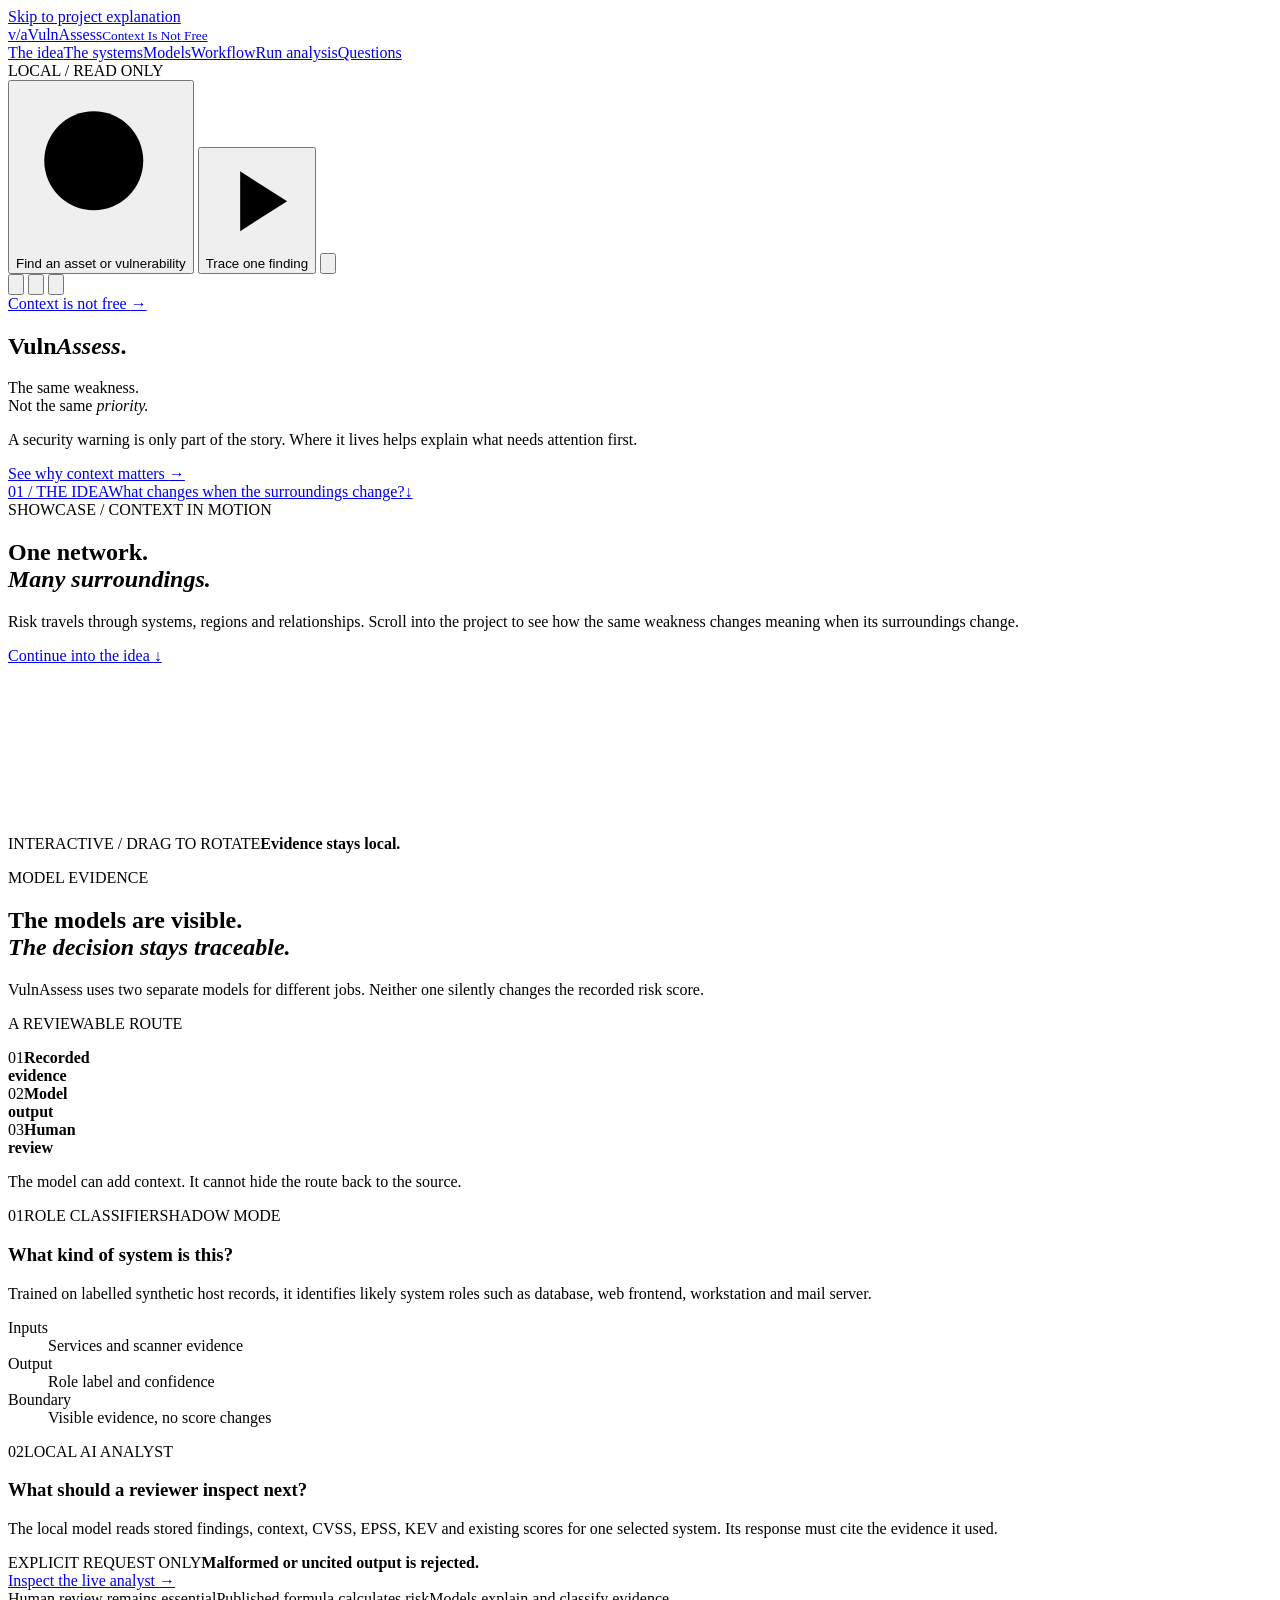
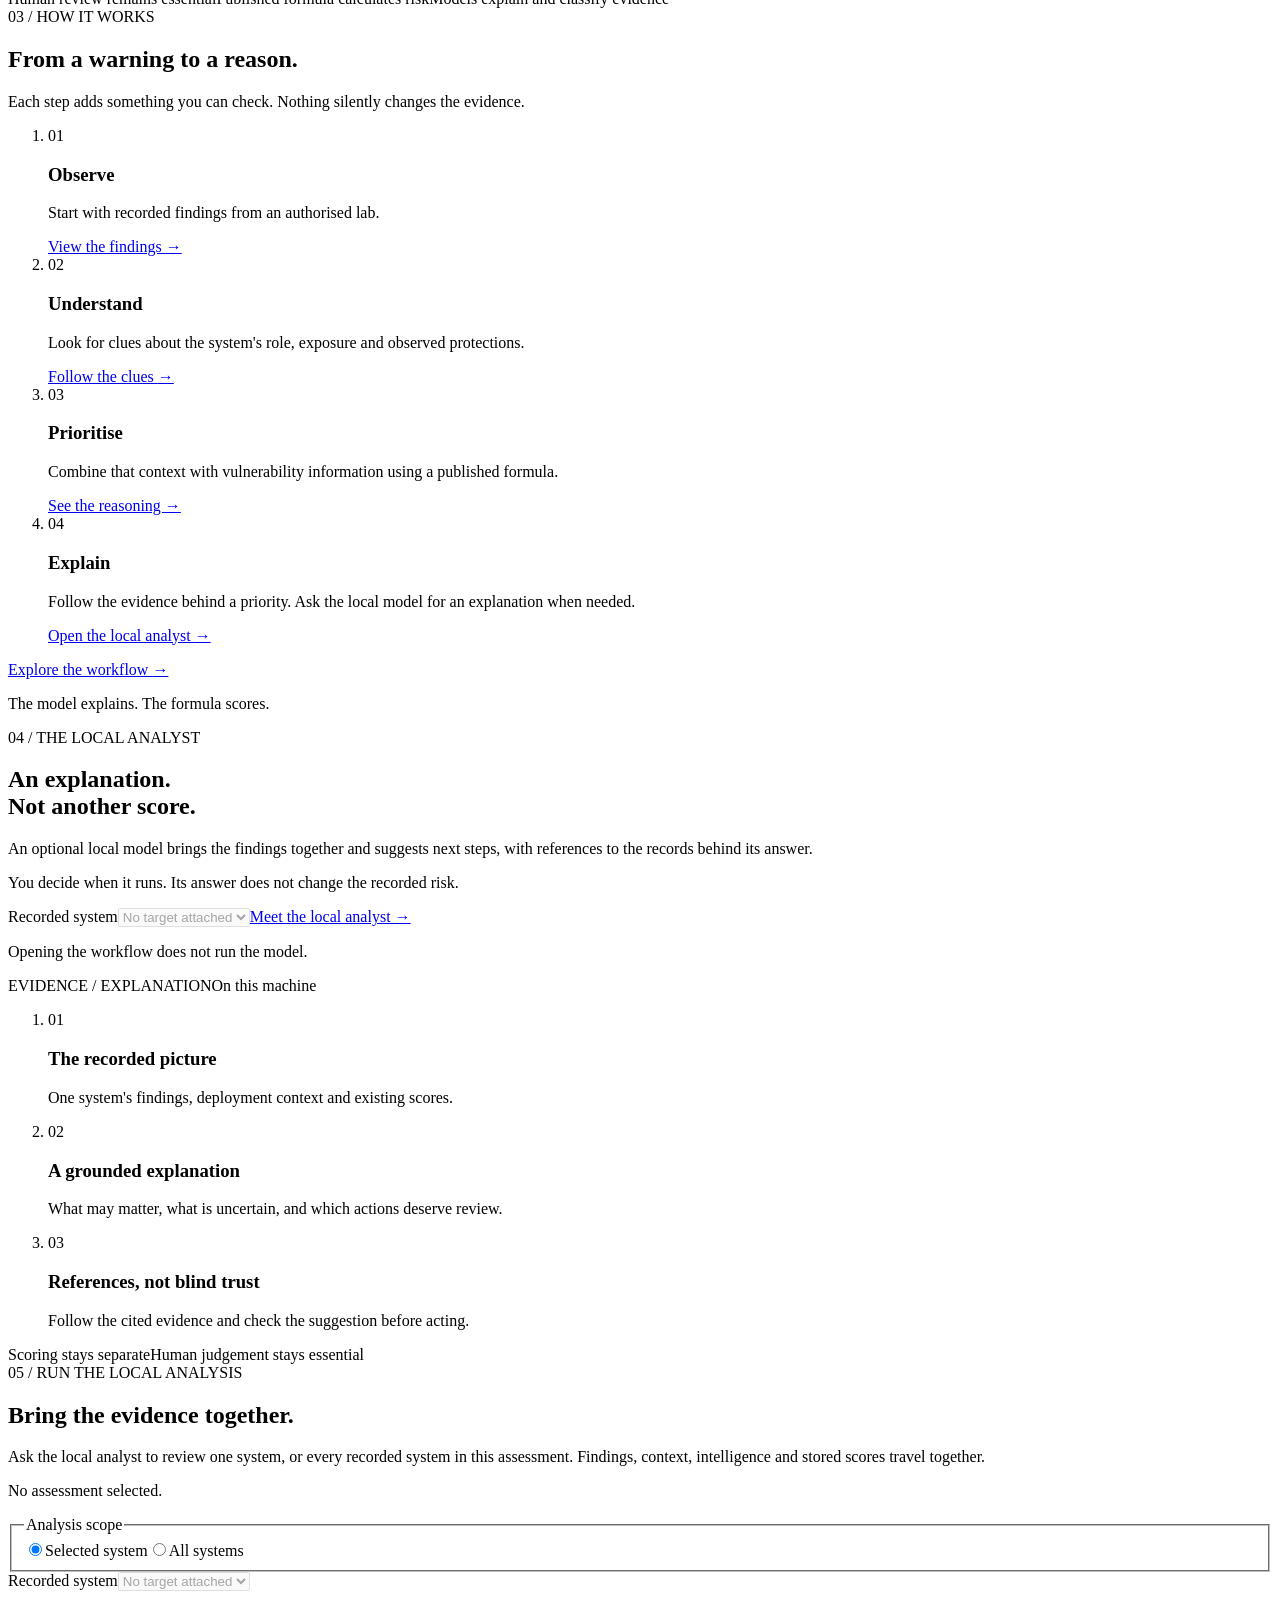
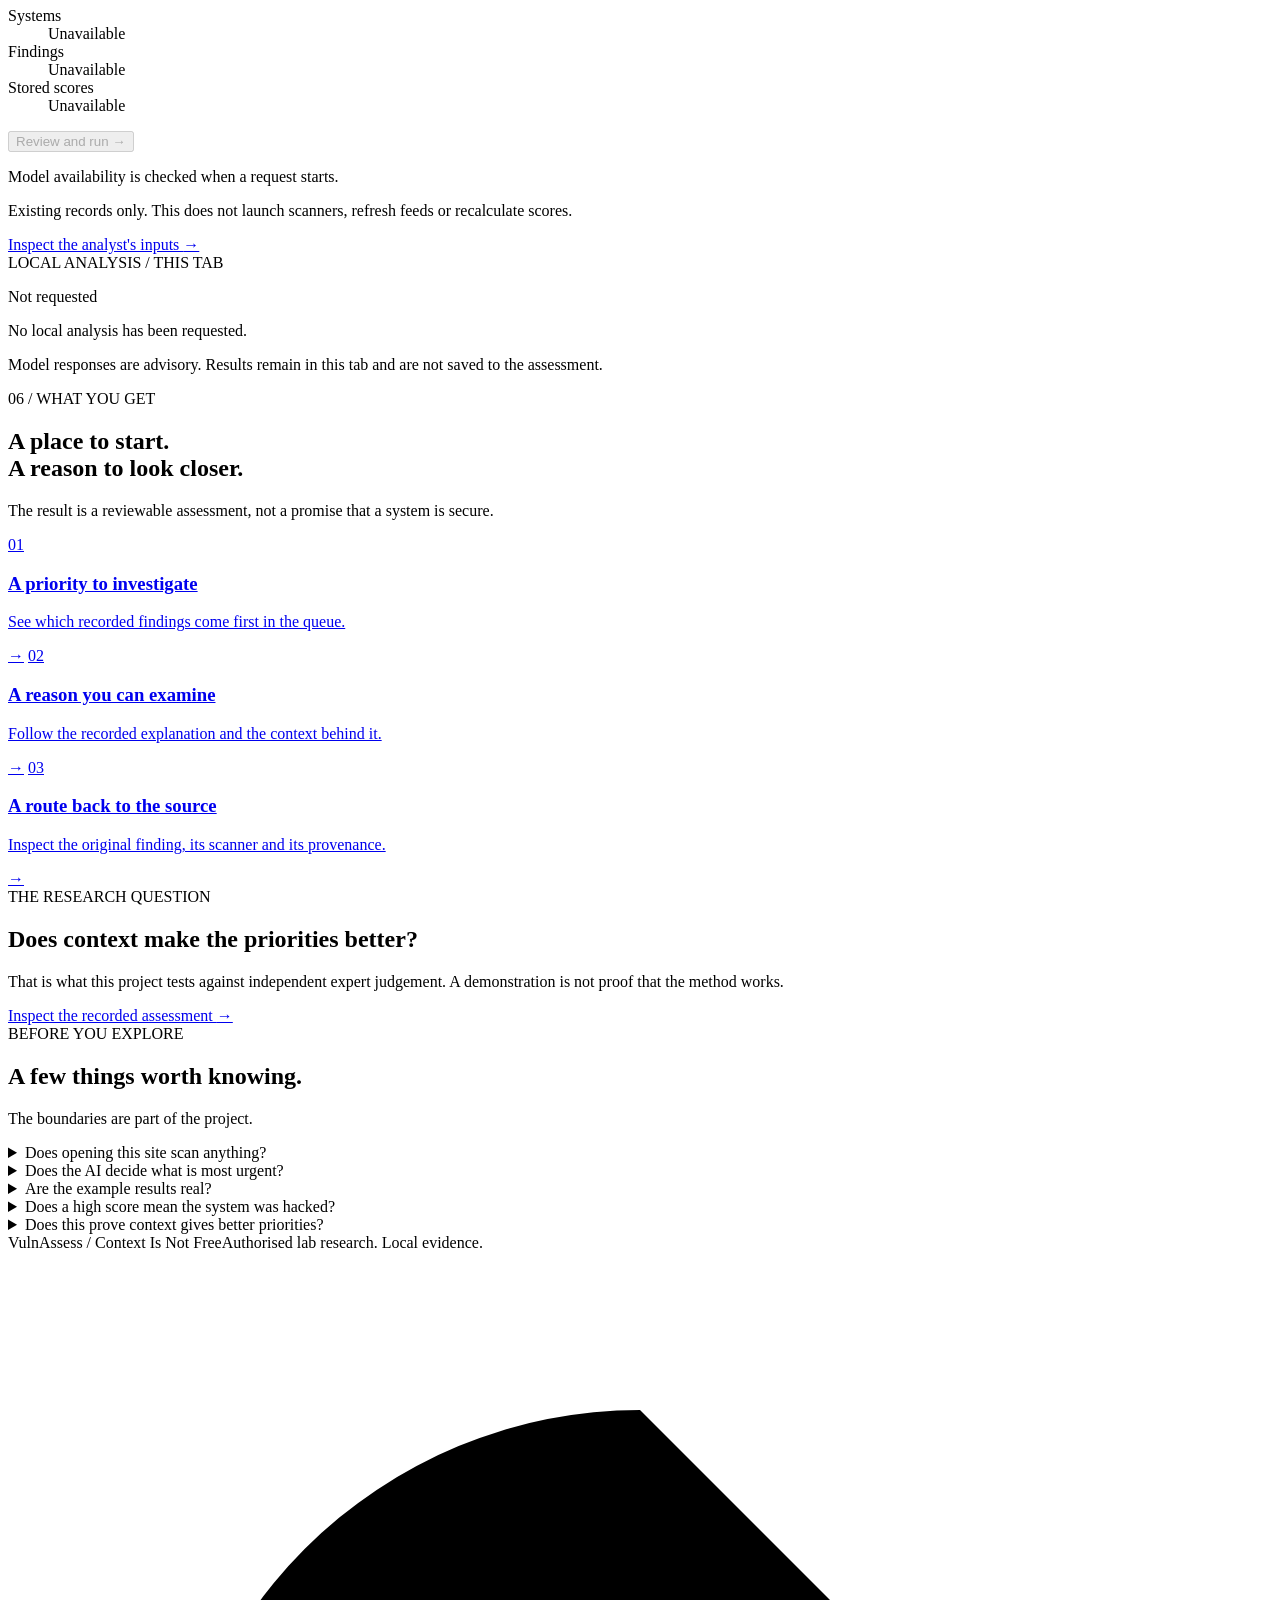
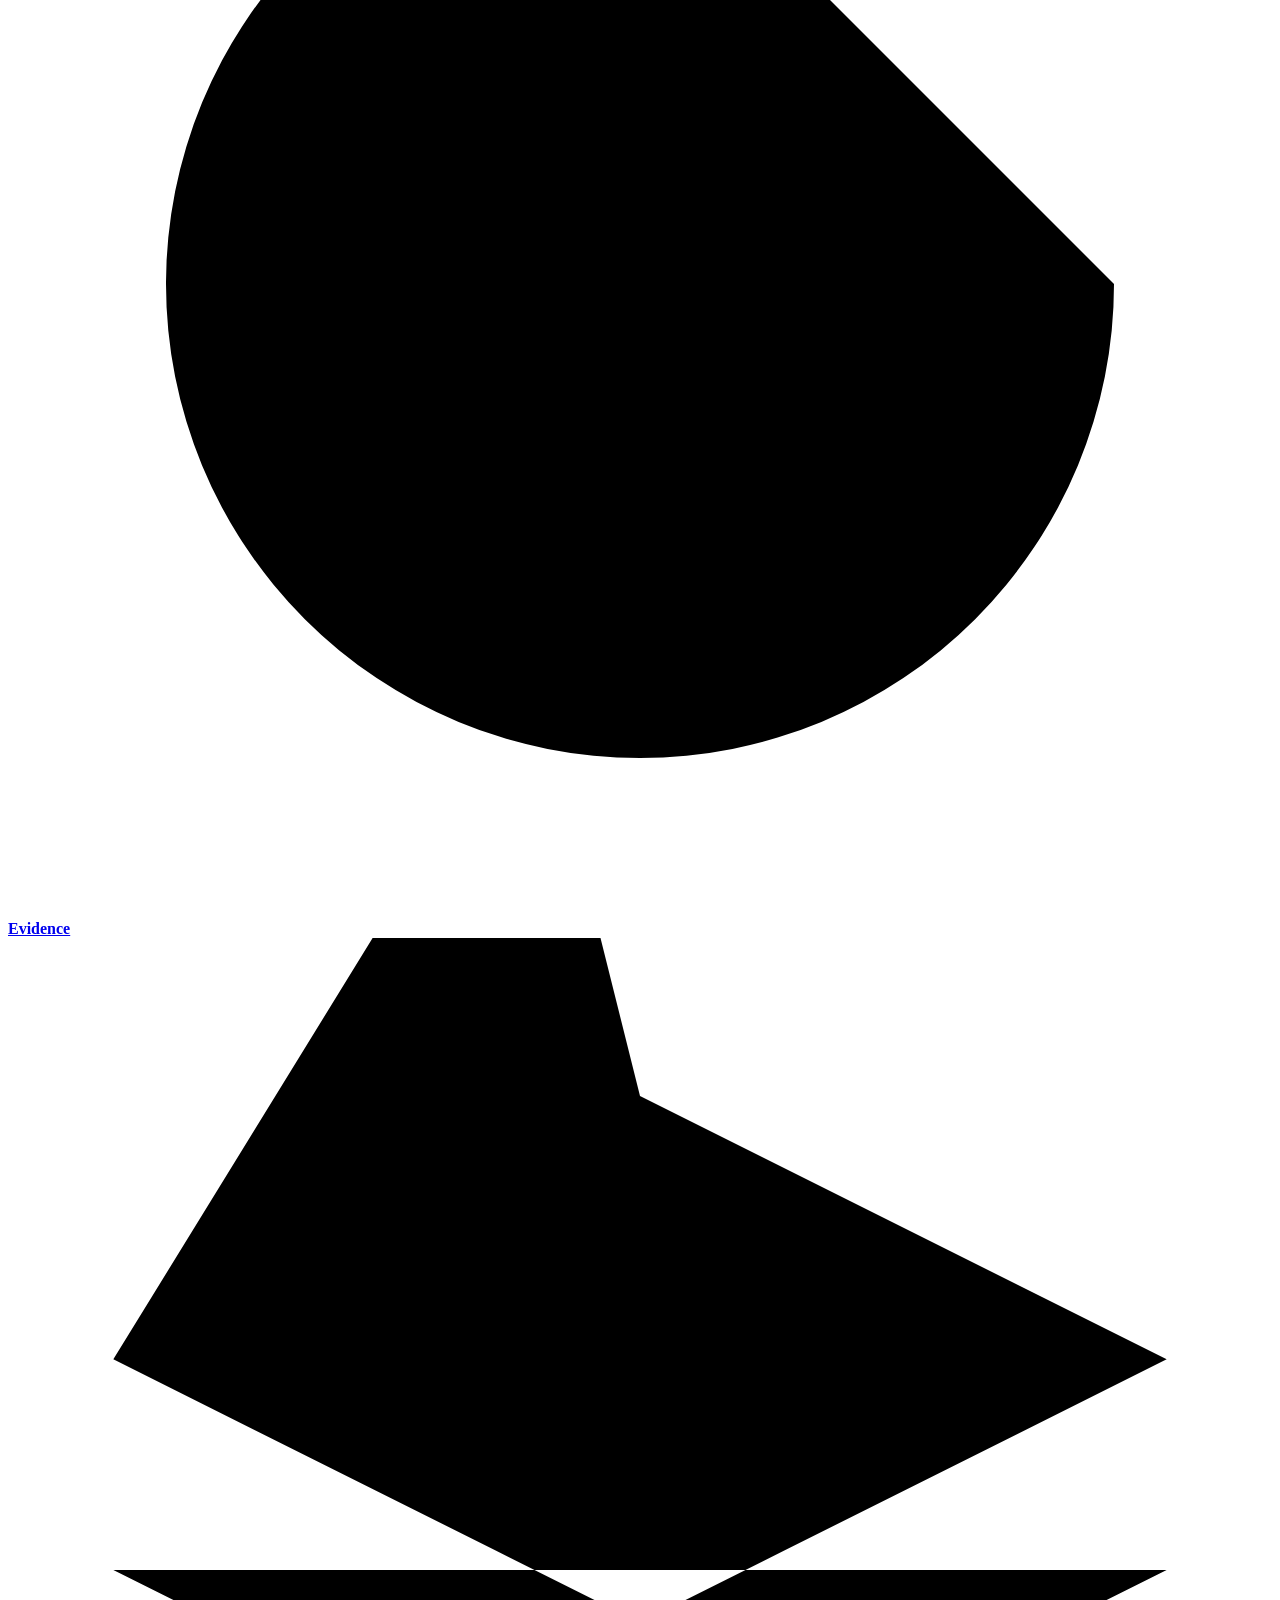
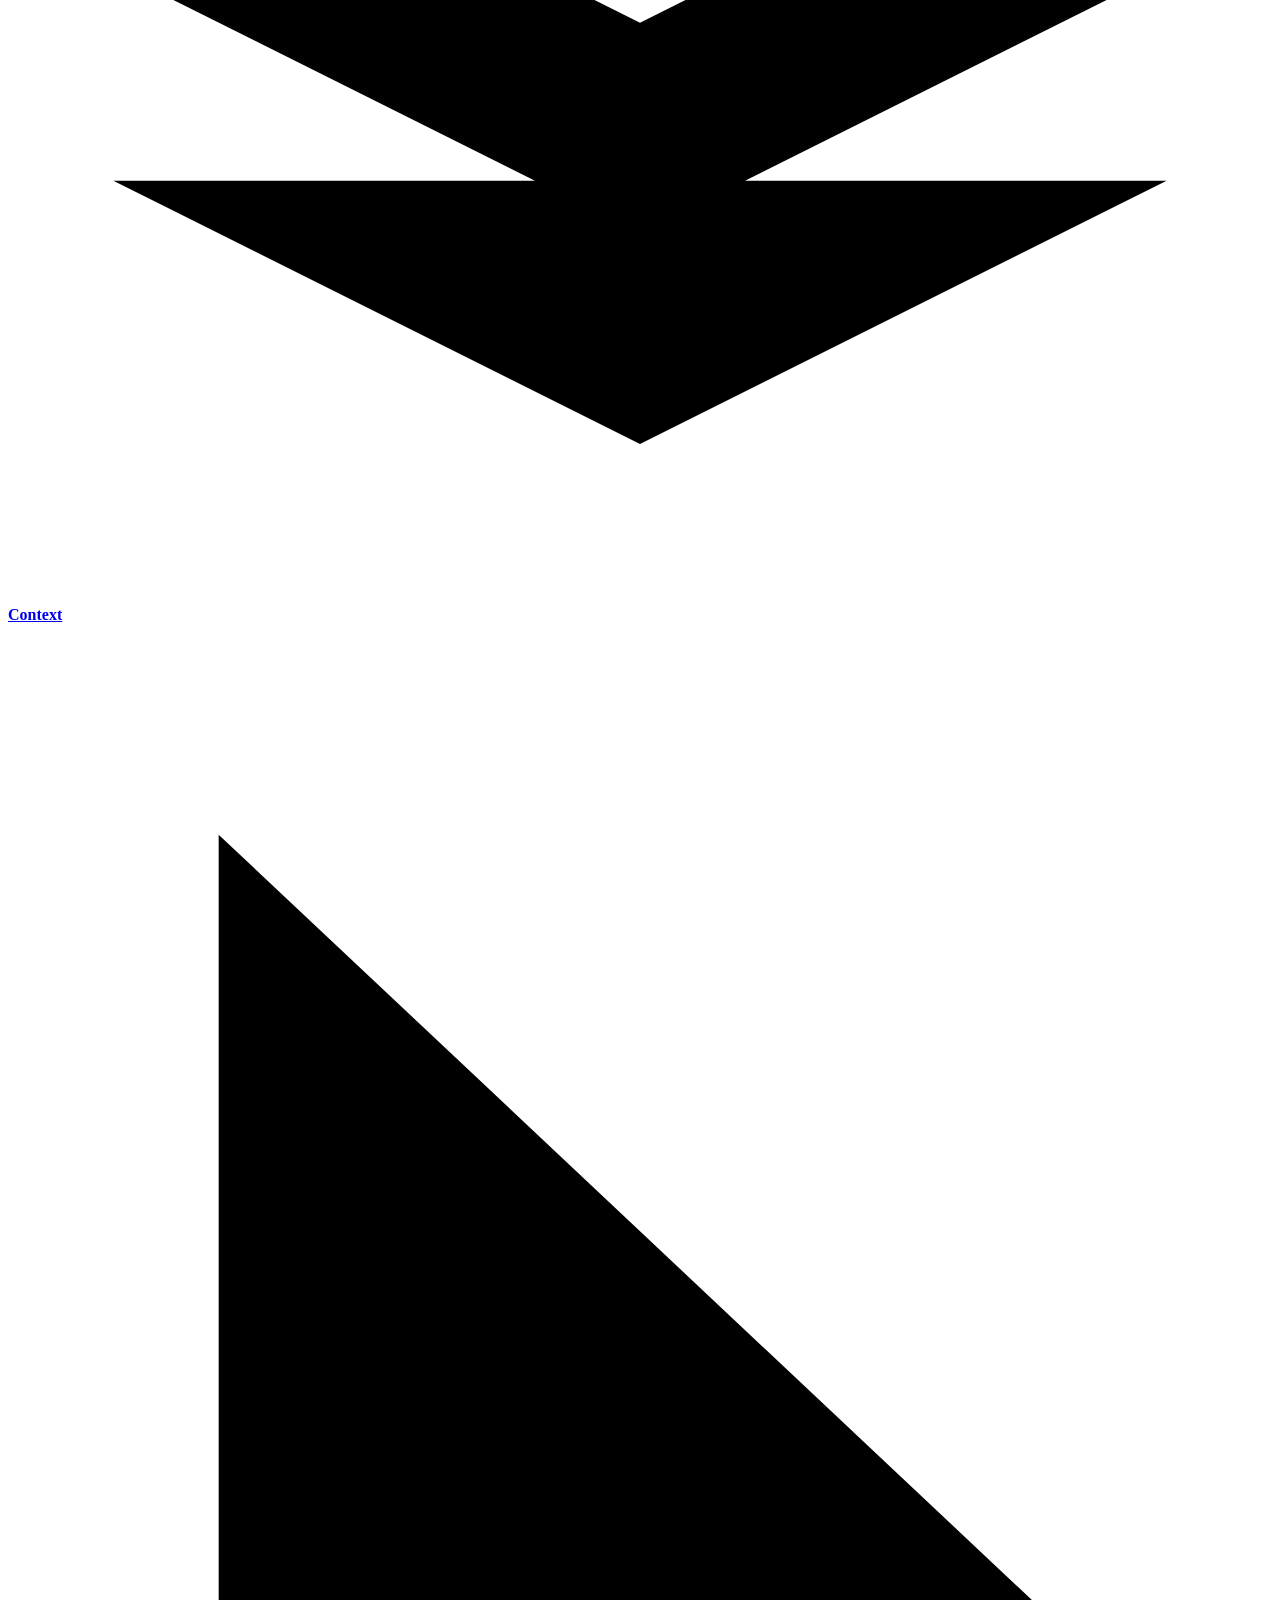
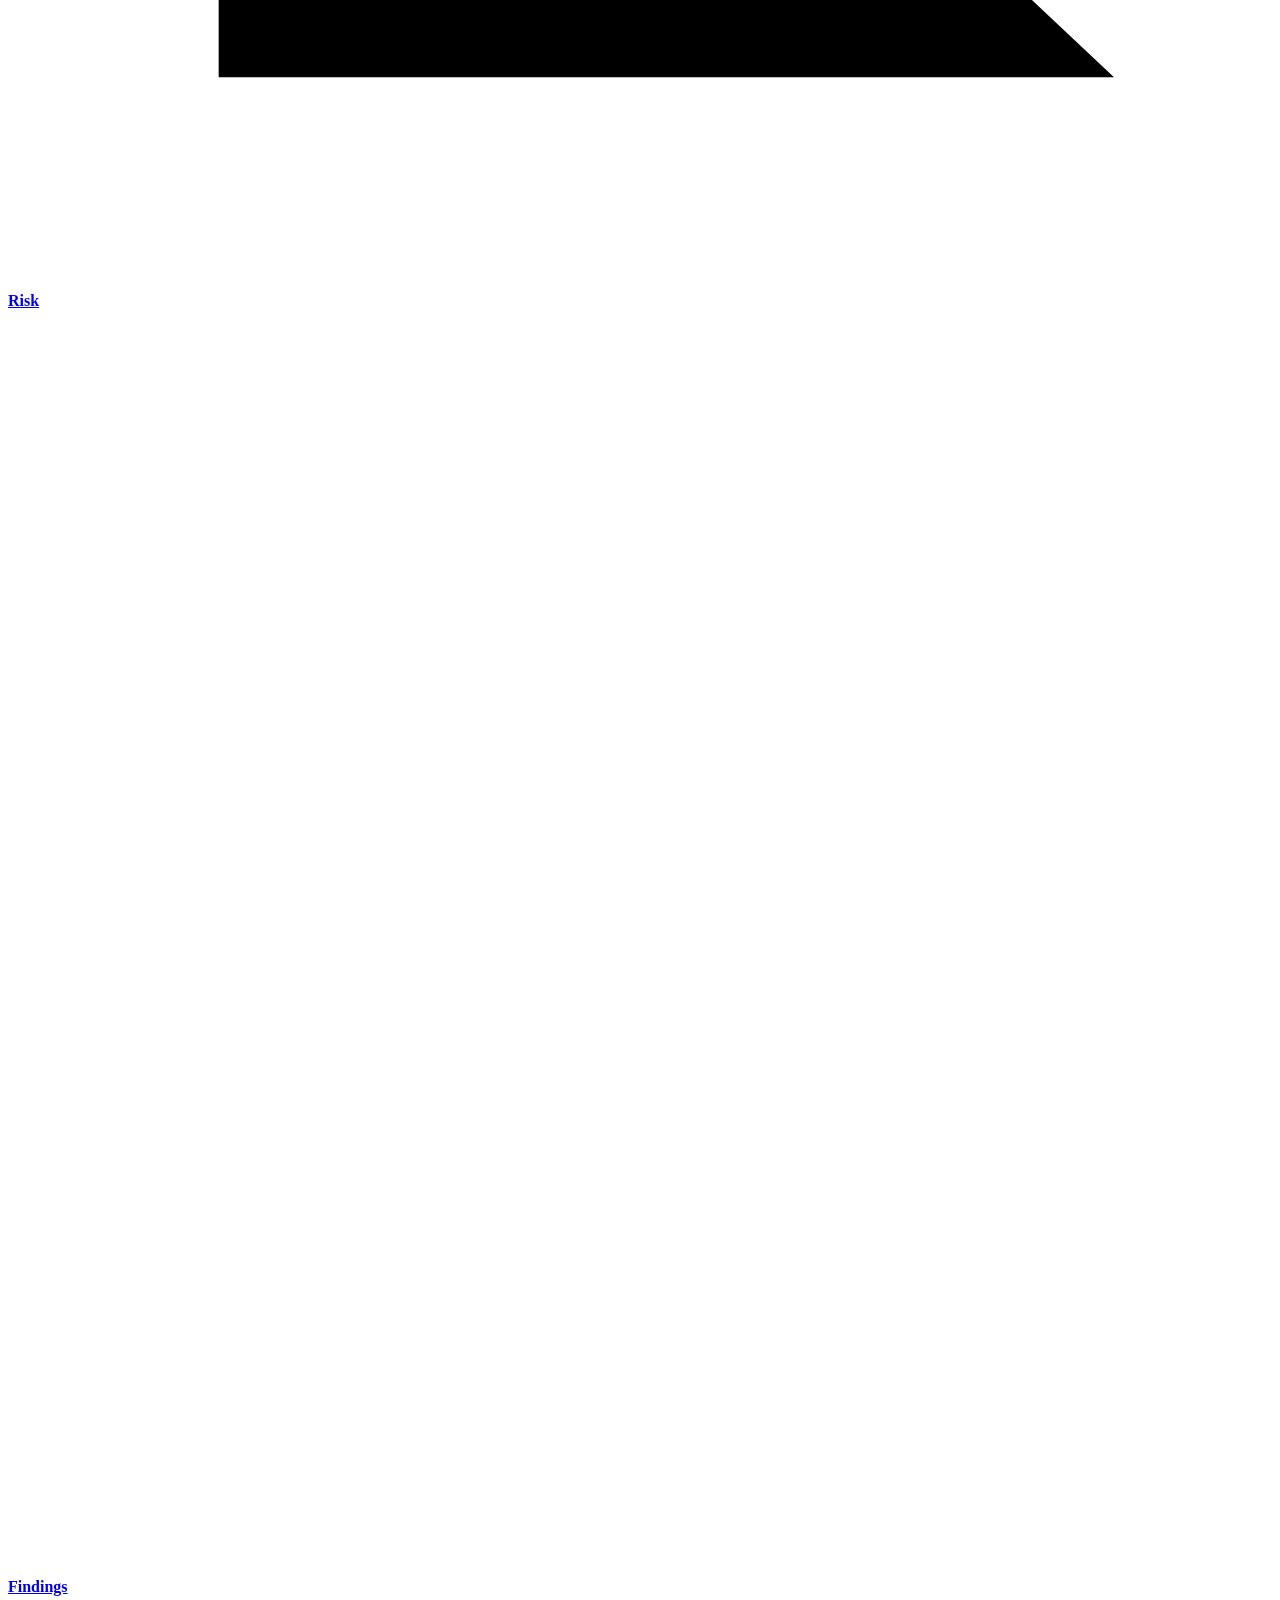
==== commit 6c38c729: "refine model evidence composition" ====
--- a/vulnassess/ui/static/index.html
+++ b/vulnassess/ui/static/index.html
@@ -53,10 +53,22 @@
       </div>
     </section>
     <section id="project-model" class="project-model" aria-labelledby="project-model-title">
-      <div class="model-introduction">
-        <p class="model-kicker">MODEL EVIDENCE</p>
-        <h2 id="project-model-title">The models are visible.<br><em>The decision stays traceable.</em></h2>
-        <p>VulnAssess uses two separate models for different jobs. Neither one silently changes the recorded risk score.</p>
+      <div class="model-intro-layout">
+        <div class="model-introduction">
+          <p class="model-kicker">MODEL EVIDENCE</p>
+          <h2 id="project-model-title">The models are visible.<br><em>The decision stays traceable.</em></h2>
+          <p>VulnAssess uses two separate models for different jobs. Neither one silently changes the recorded risk score.</p>
+        </div>
+        <div class="model-route" role="img" aria-label="Recorded evidence flows through a model boundary to a human review decision.">
+          <p class="model-route-label">A REVIEWABLE ROUTE</p>
+          <div class="model-route-track" aria-hidden="true"><span></span><span></span><span></span></div>
+          <div class="model-route-nodes">
+            <div><span class="model-route-number">01</span><strong>Recorded<br>evidence</strong></div>
+            <div><span class="model-route-number">02</span><strong>Model<br>output</strong></div>
+            <div><span class="model-route-number">03</span><strong>Human<br>review</strong></div>
+          </div>
+          <p class="model-route-caption">The model can add context. It cannot hide the route back to the source.</p>
+        </div>
       </div>
       <div class="model-stage" aria-label="VulnAssess model architecture">
         <article class="model-role-panel">
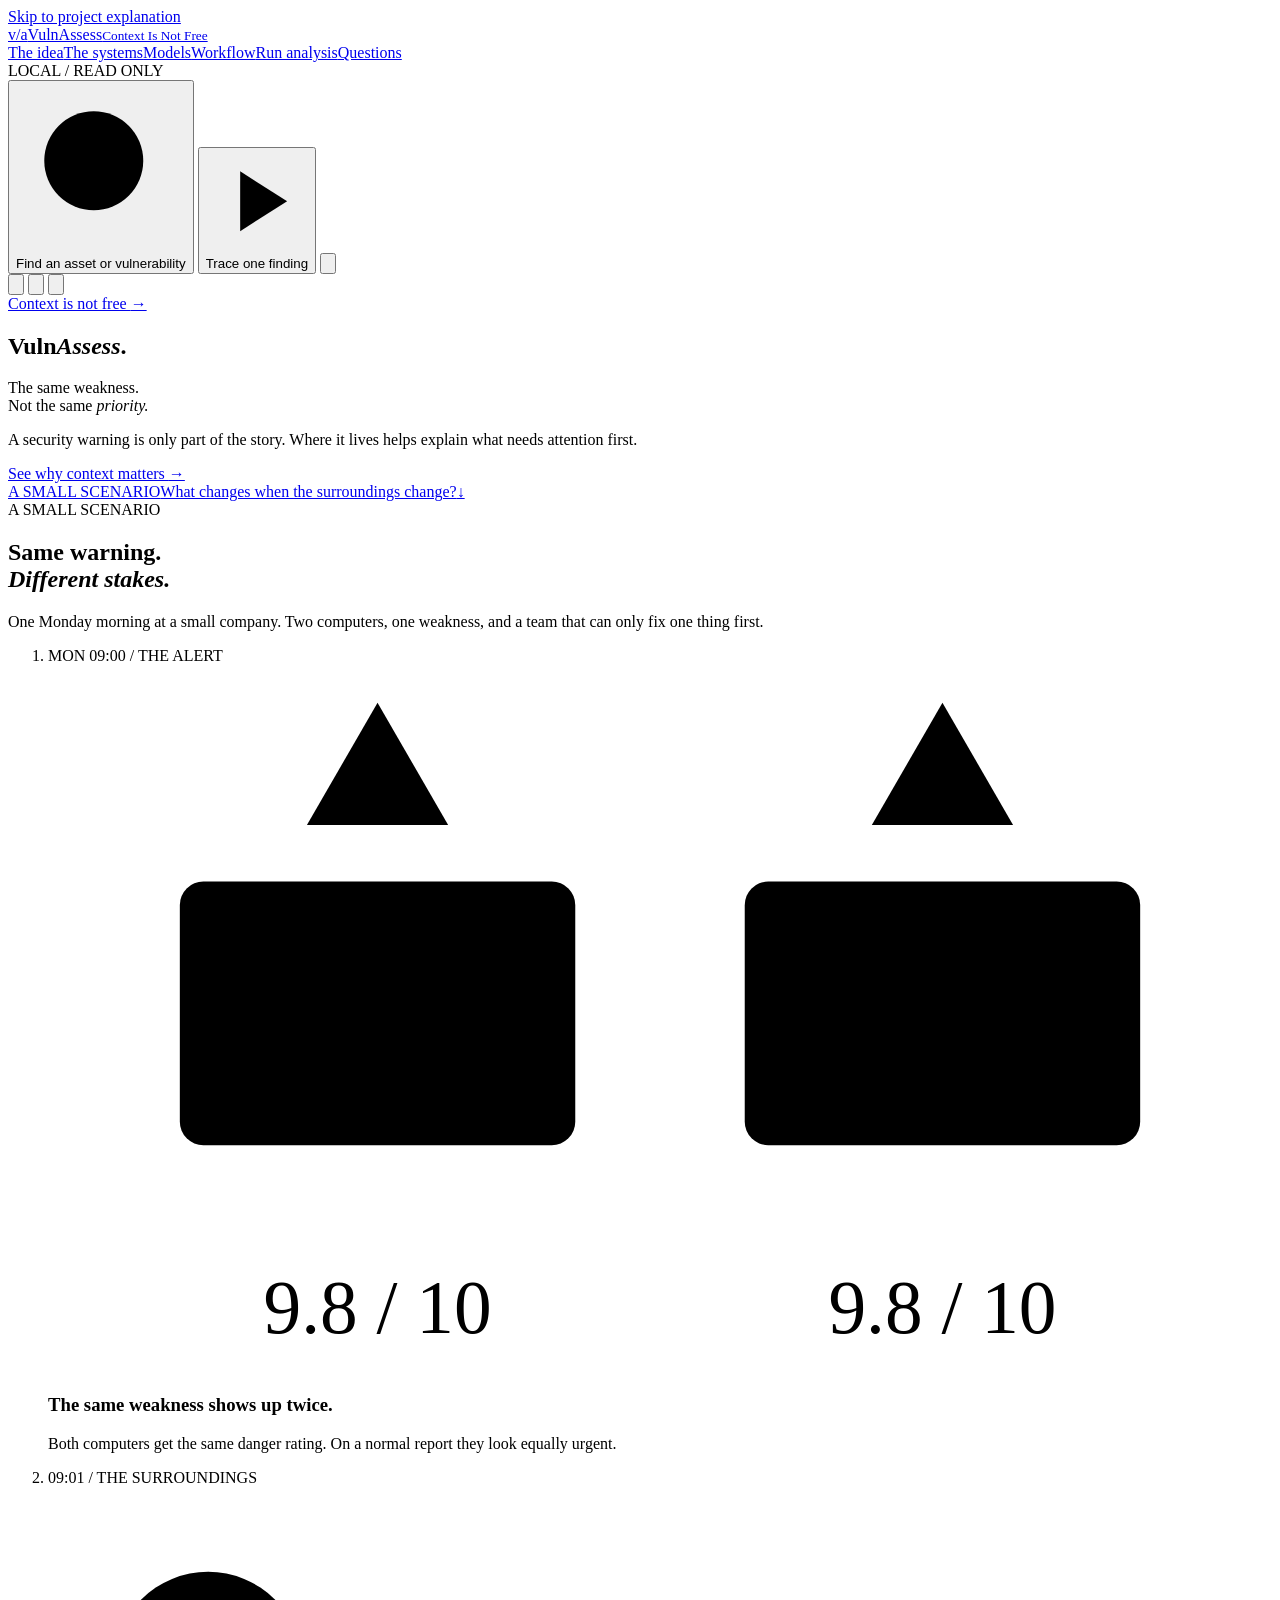
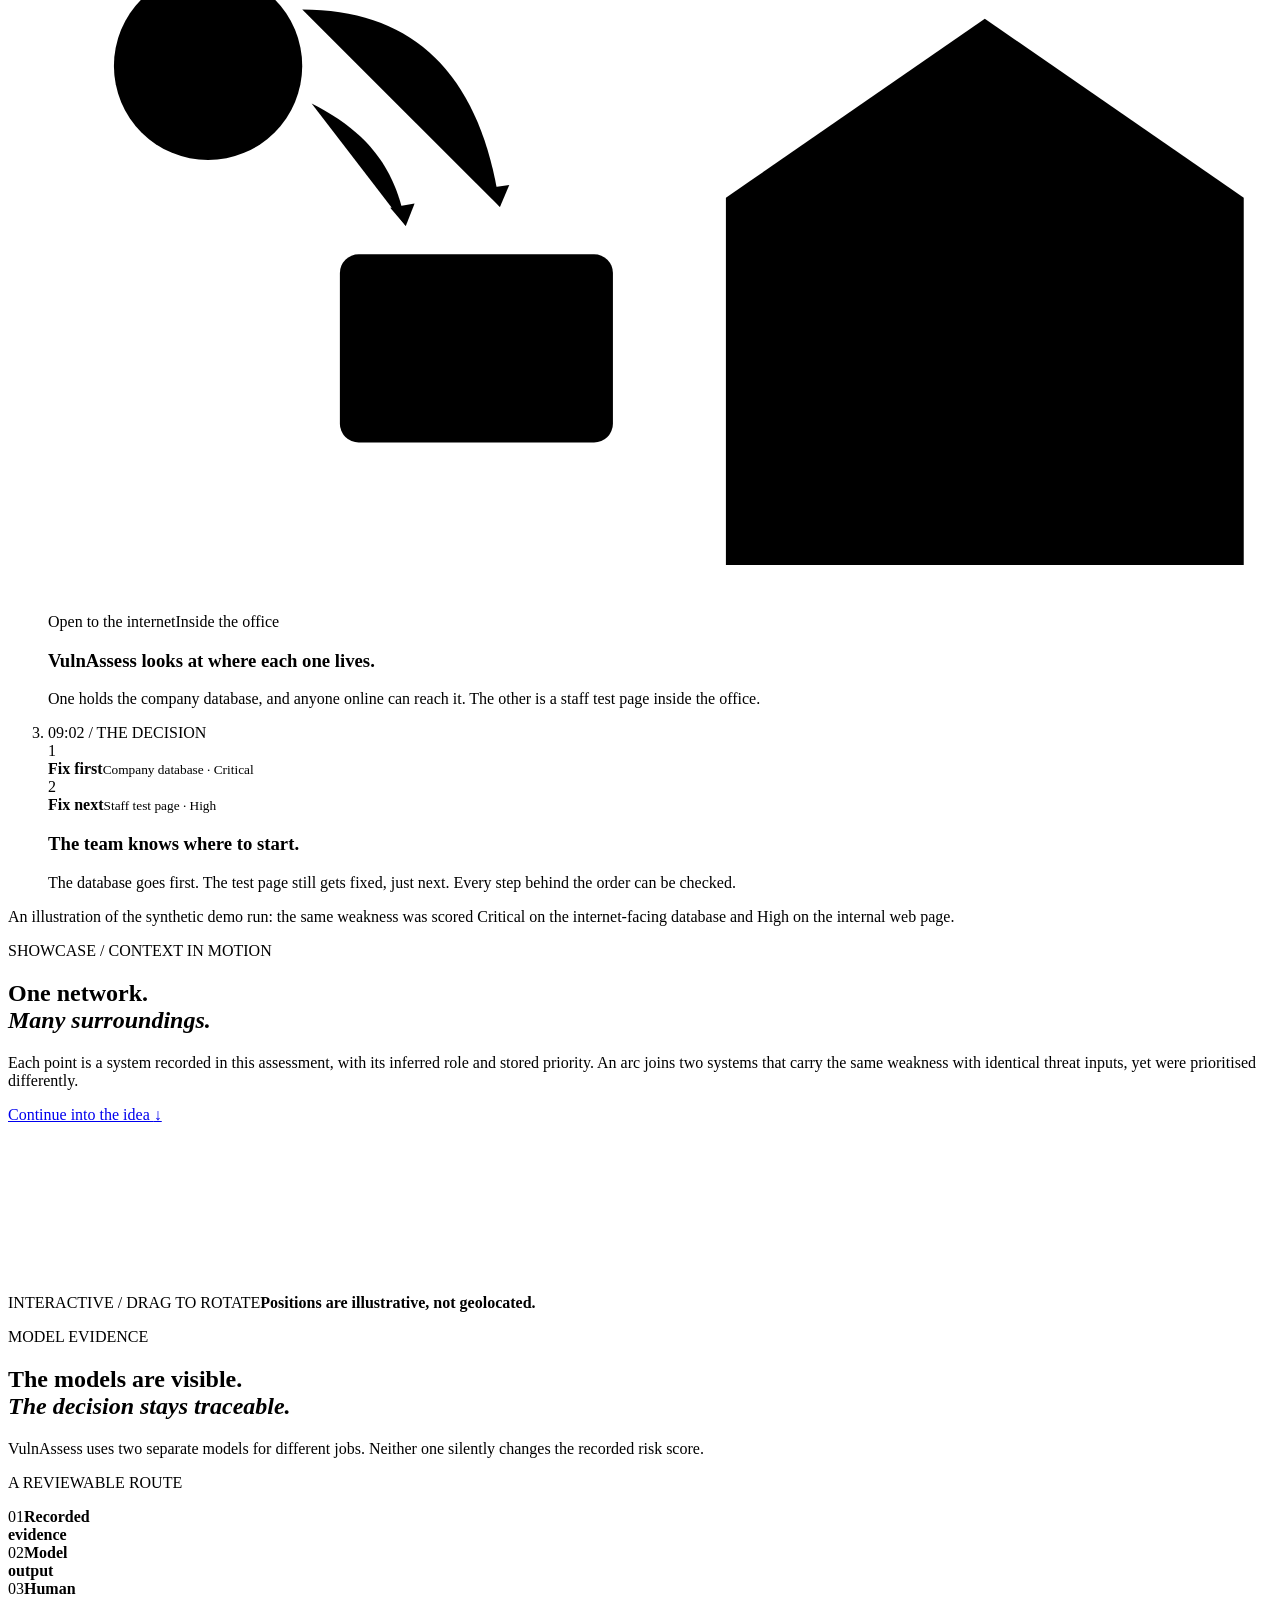
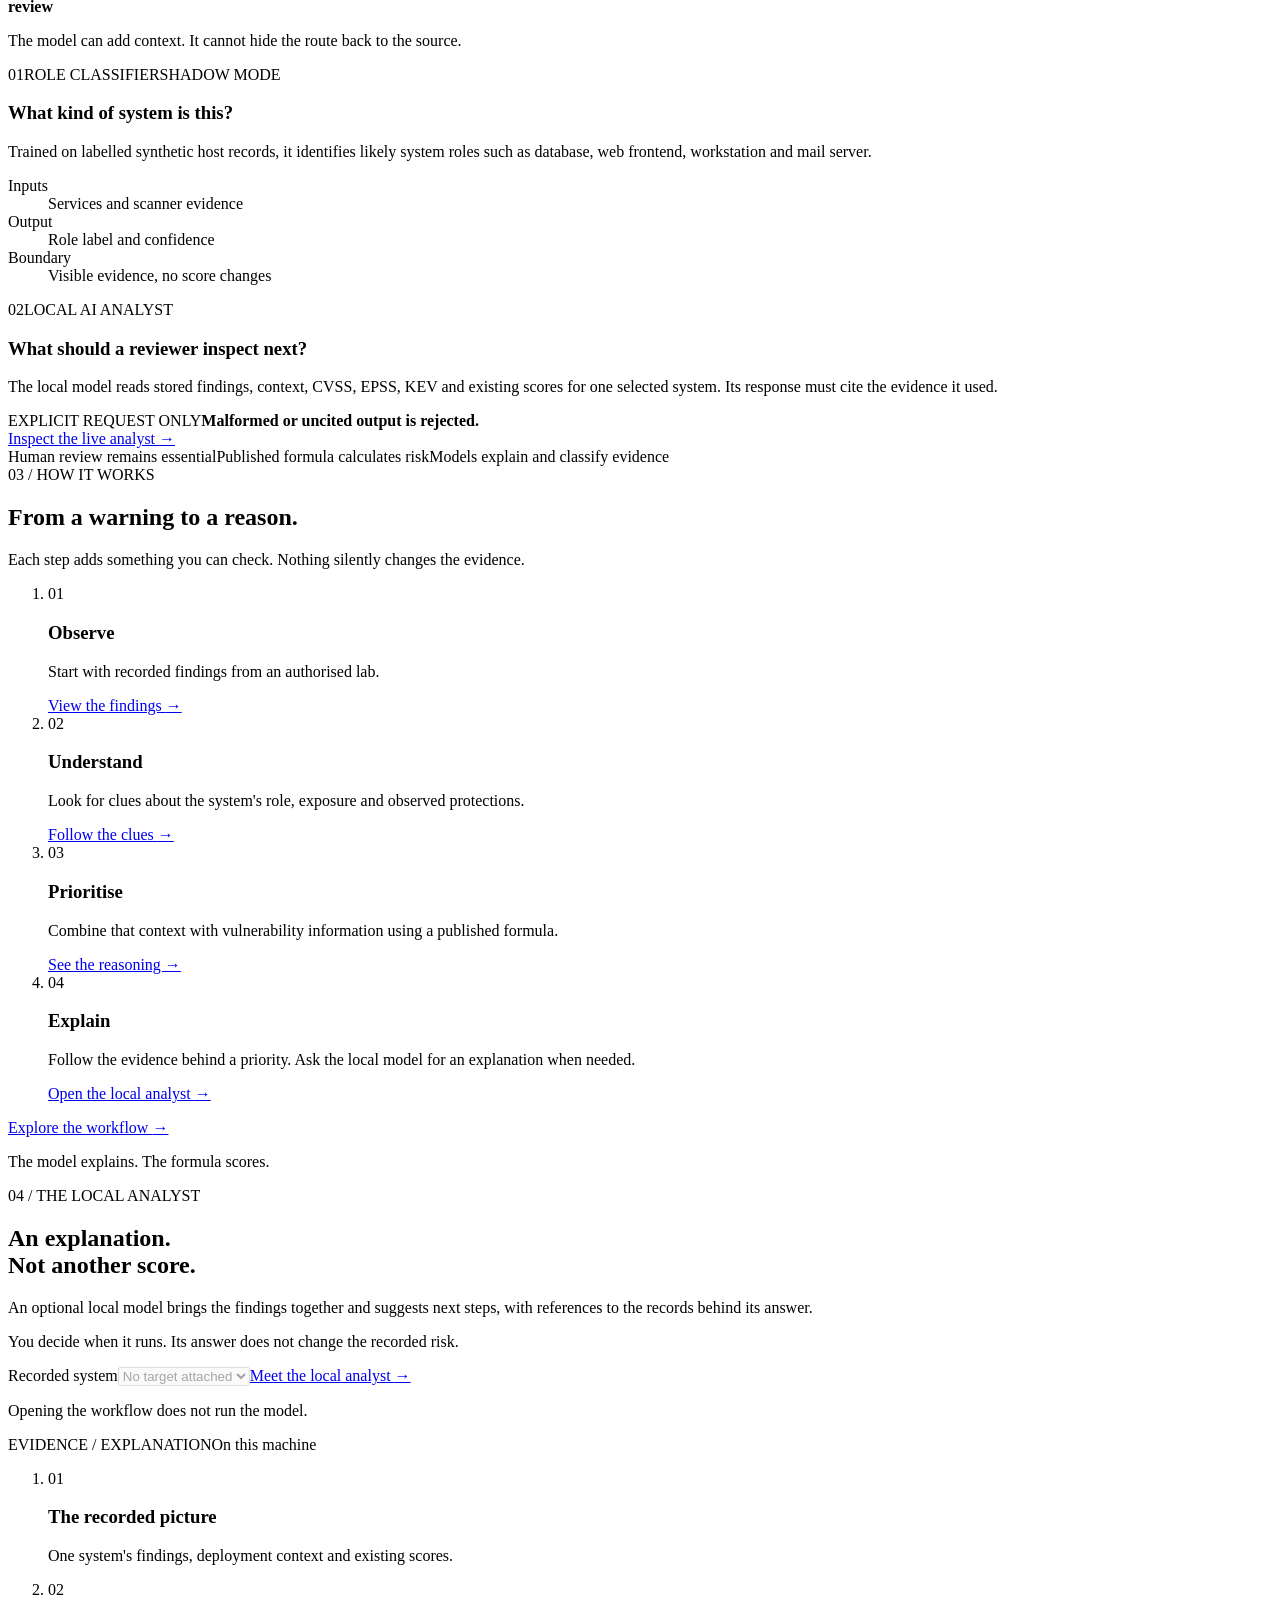
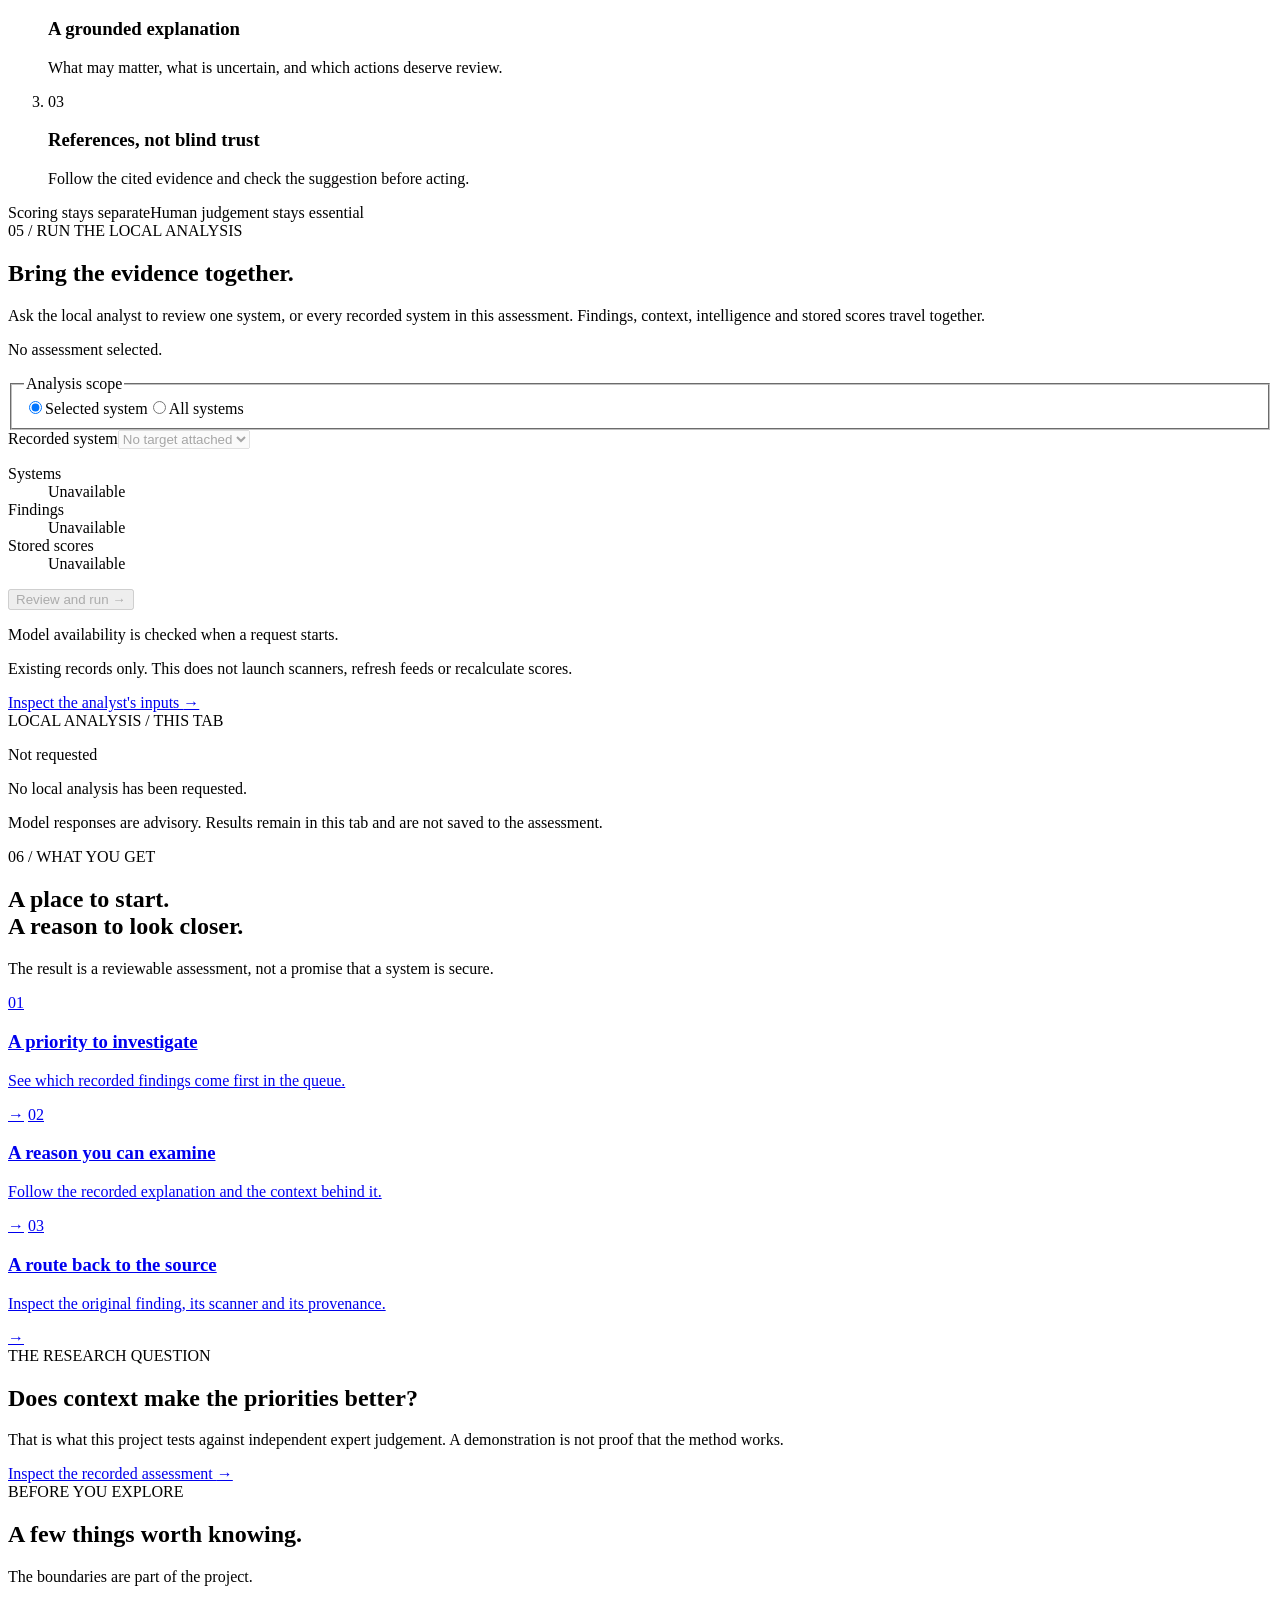
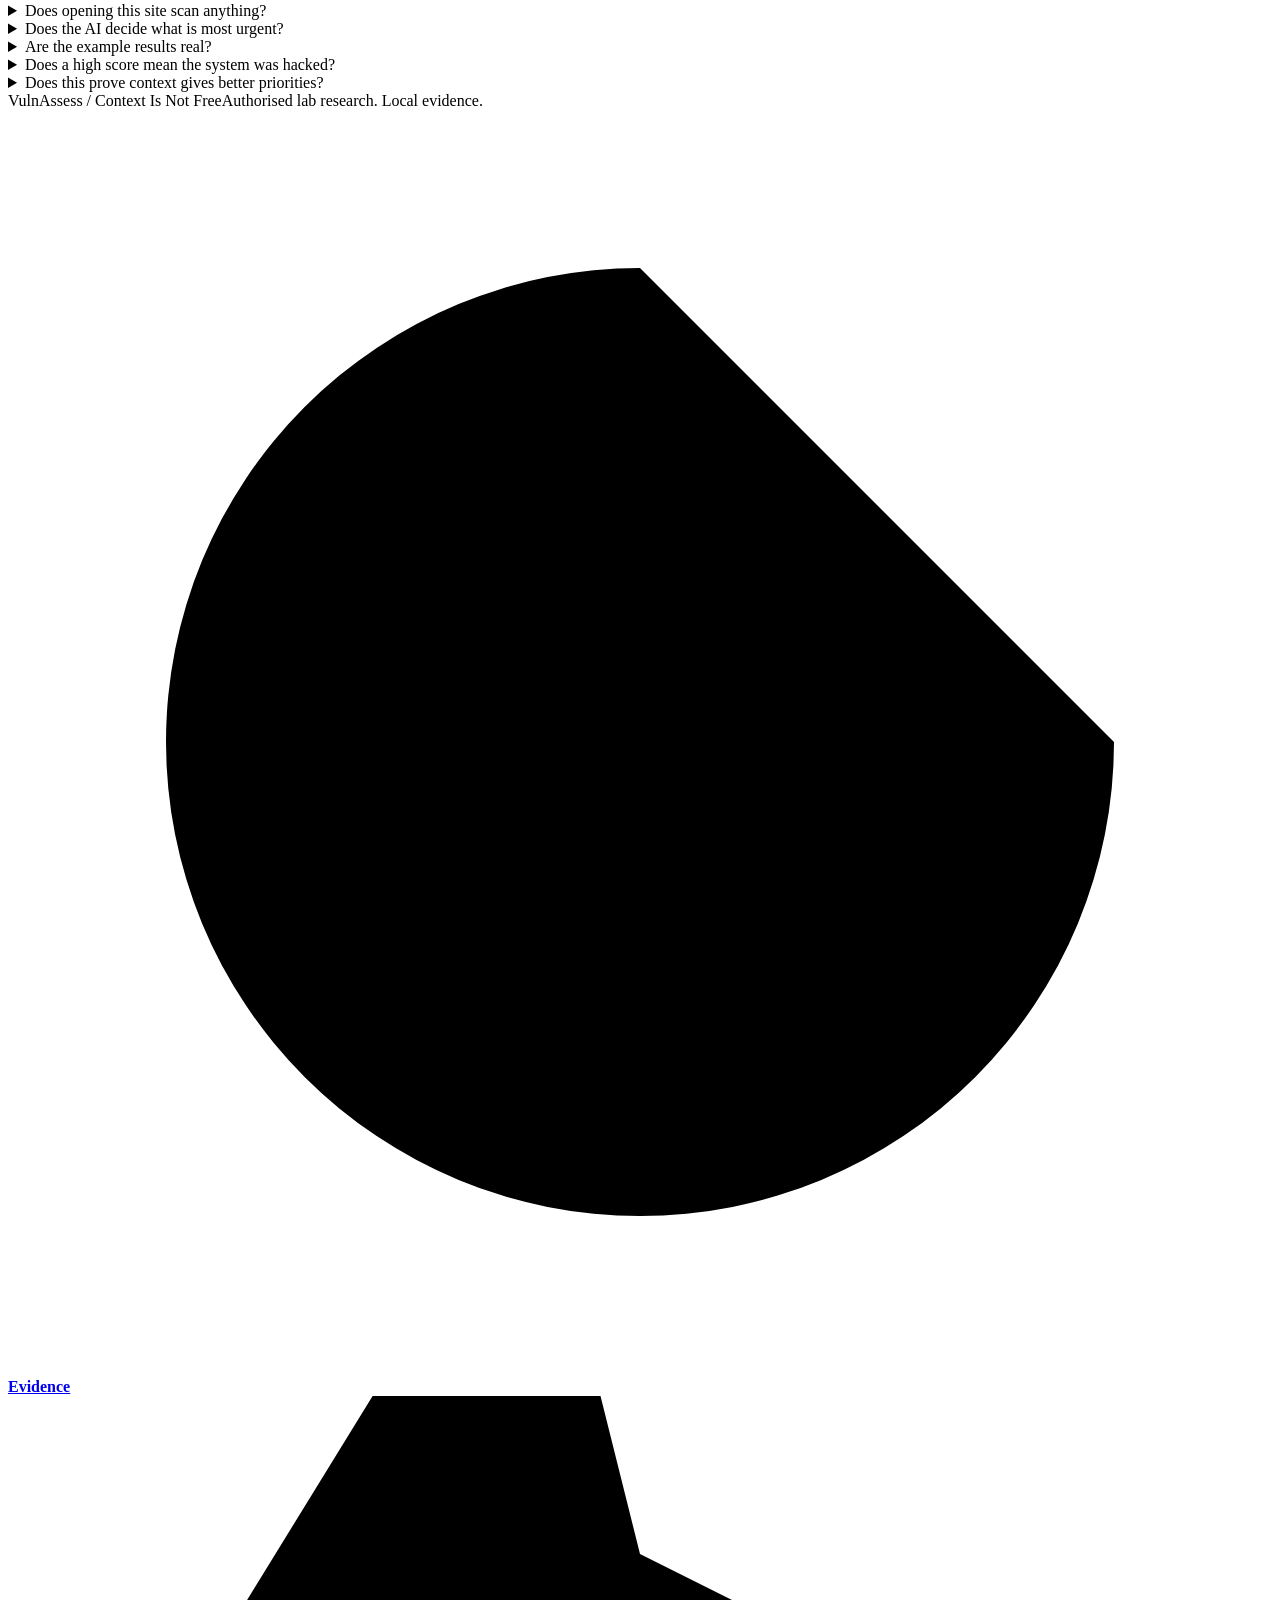
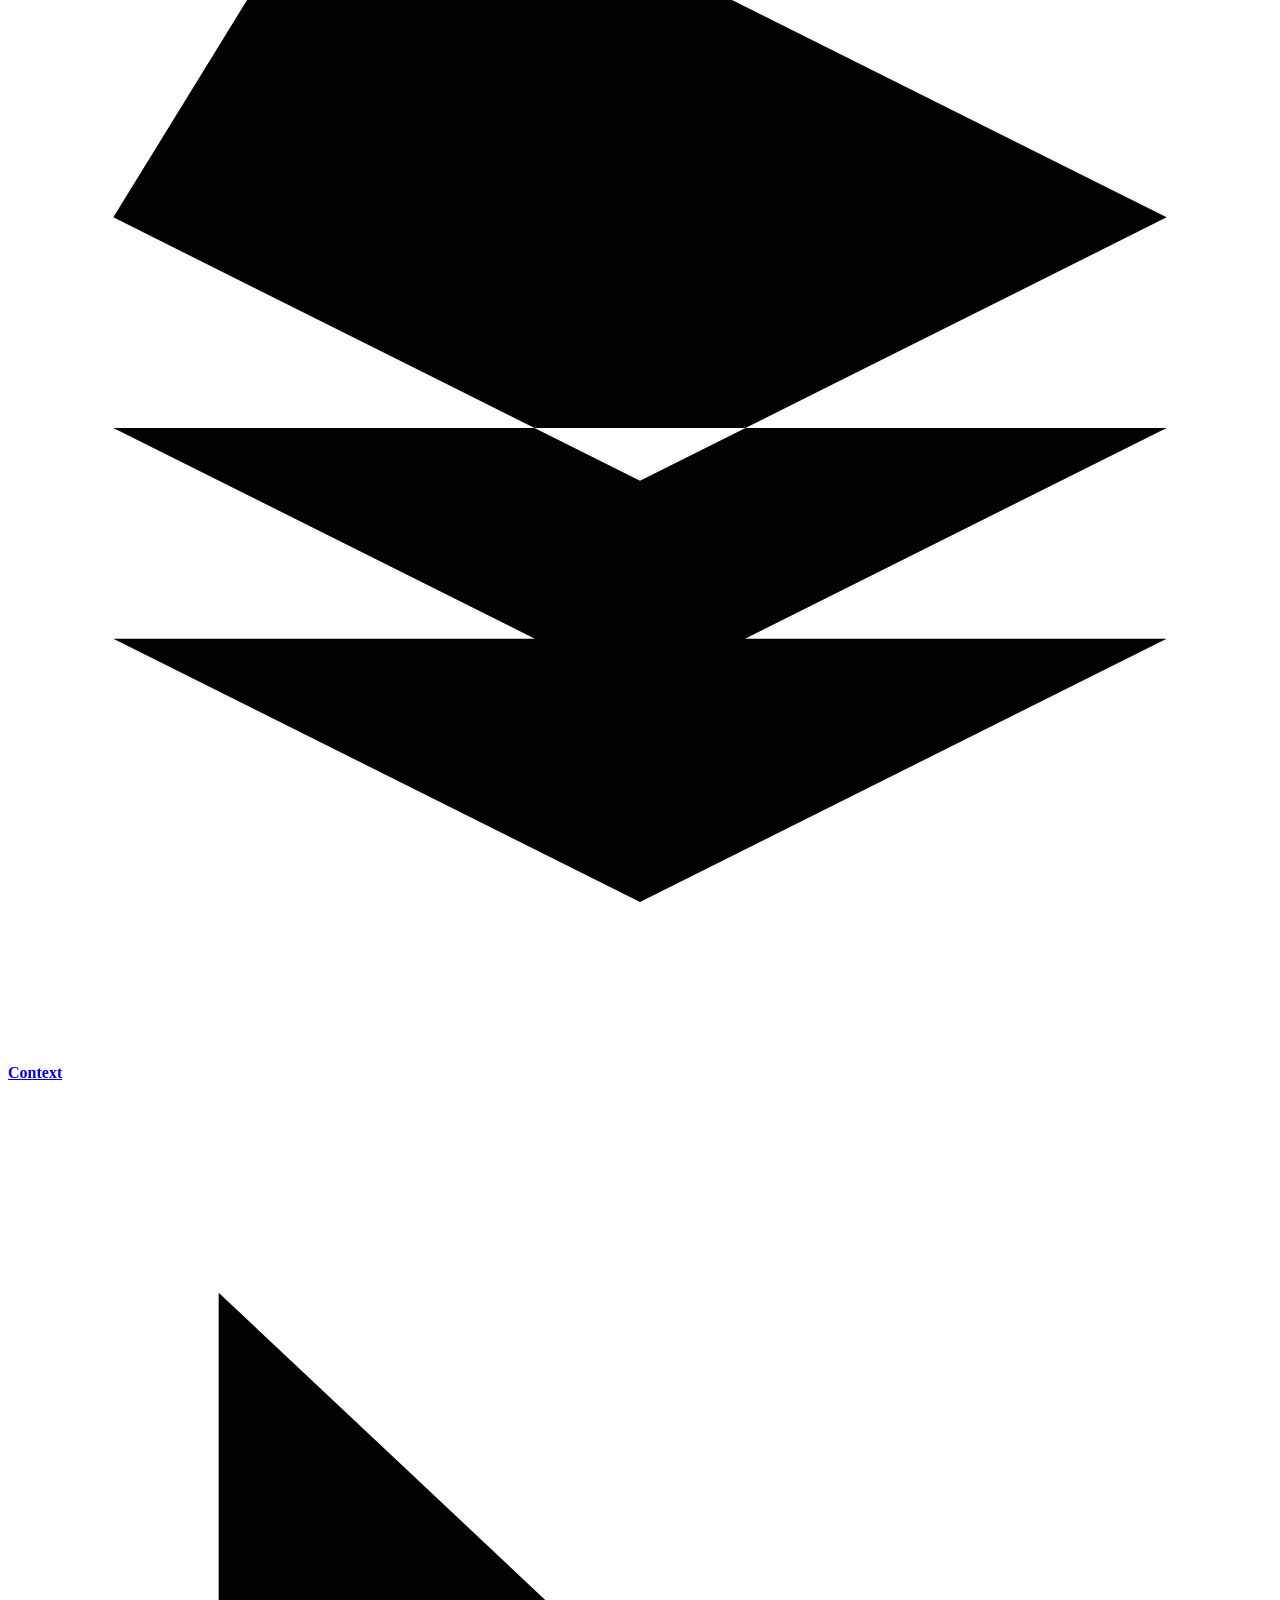
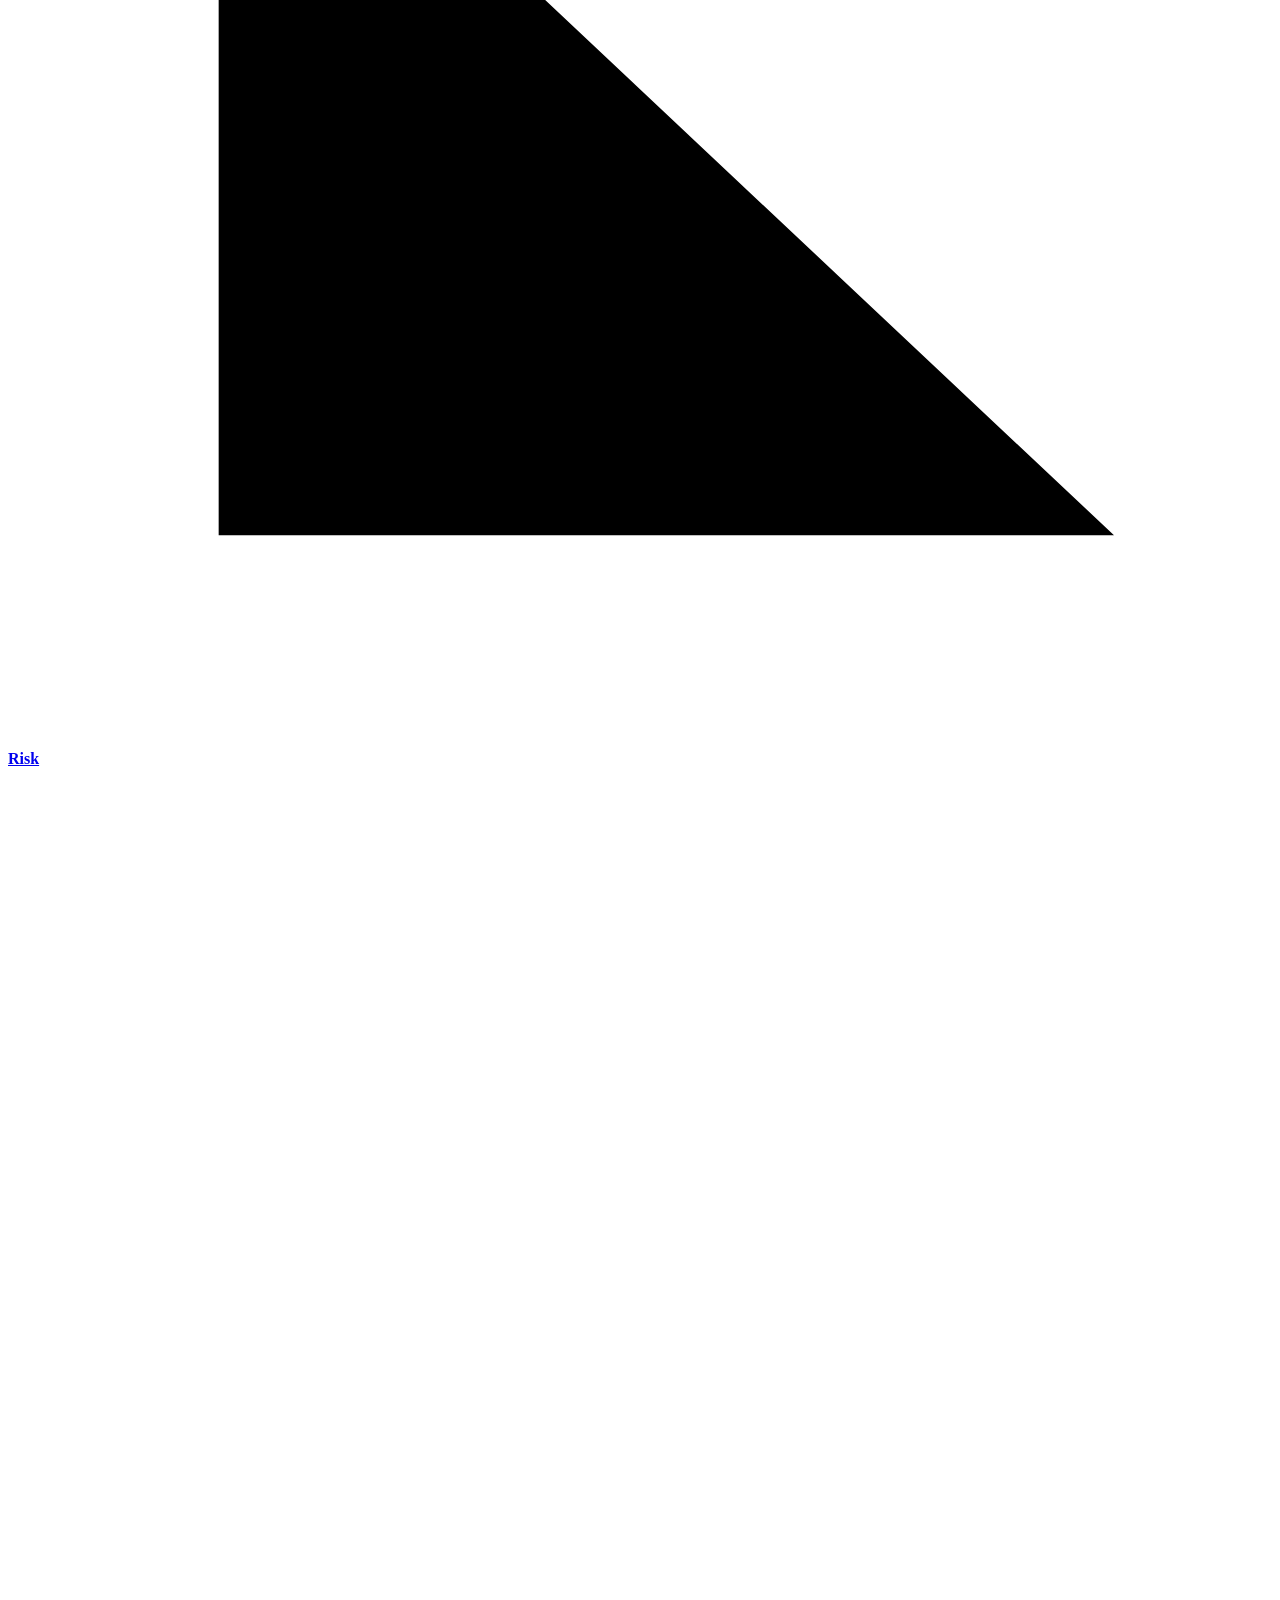
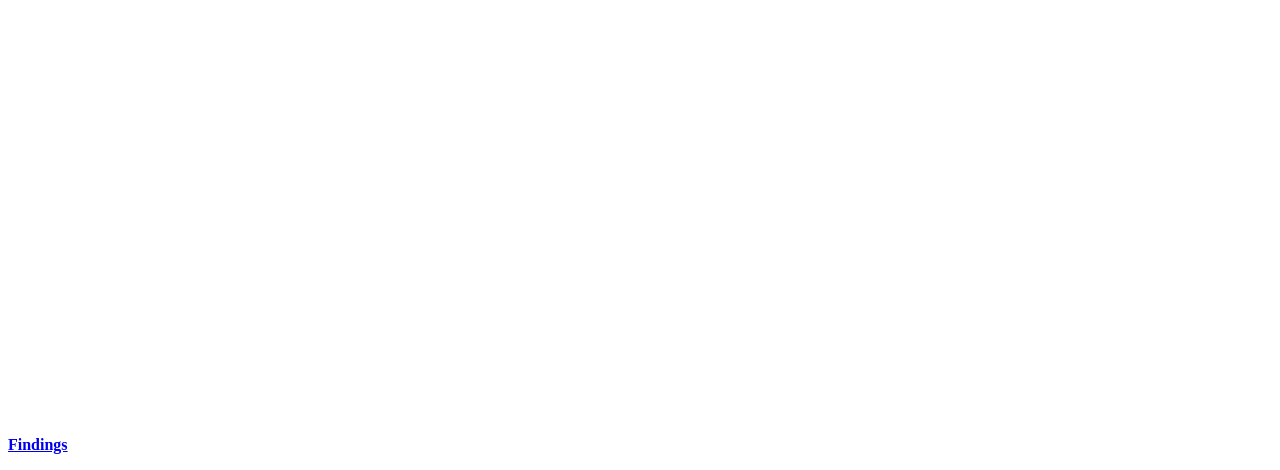
==== commit c549f3a5: "Checkpoint project UI and audit findings Publish Stage 7 report presentation updates and the audit l" ====
--- a/vulnassess/ui/static/index.html
+++ b/vulnassess/ui/static/index.html
@@ -28,28 +28,80 @@
     </div>
   </header>
   <main id="project-entry" class="project-entry">
+    <div class="planet-journey" data-planet-journey aria-hidden="true" hidden><div class="planet"></div></div>
     <section id="hero" class="project-hero" aria-labelledby="project-title">
       <div class="hero-copy">
         <a class="hero-eyebrow" href="#project-story">Context is not free <span aria-hidden="true">&rarr;</span></a>
         <h1 id="project-title">Vuln<em>Assess</em><span class="hero-period">.</span></h1>
         <p class="hero-statement">The same weakness.<br>Not the same <em>priority.</em></p>
         <p class="hero-subtitle">A security warning is only part of the story. Where it lives helps explain what needs attention first.</p>
-        <a class="hero-cta" href="#project-story">See why context matters <span aria-hidden="true">&rarr;</span></a>
-      </div>
-      <a class="hero-next" href="#project-story"><span>01 / THE IDEA</span><span>What changes when the surroundings change?</span><span aria-hidden="true">&darr;</span></a>
+        <a class="hero-cta" href="#project-scenario">See why context matters <span aria-hidden="true">&rarr;</span></a>
+      </div>
+      <a class="hero-next" href="#project-scenario"><span>A SMALL SCENARIO</span><span>What changes when the surroundings change?</span><span aria-hidden="true">&darr;</span></a>
+    </section>
+    <section id="project-scenario" class="project-scenario" aria-labelledby="project-scenario-title">
+      <div class="scenario-heading">
+        <span class="eyebrow">A SMALL SCENARIO</span>
+        <h2 id="project-scenario-title">Same warning.<br><em>Different stakes.</em></h2>
+        <p>One Monday morning at a small company. Two computers, one weakness, and a team that can only fix one thing first.</p>
+      </div>
+      <ol class="scenario-strip">
+        <li class="scenario-step">
+          <span class="scenario-time">MON 09:00 / THE ALERT</span>
+          <div class="scenario-art" role="img" aria-label="Two identical computers, each showing the same warning with a danger rating of 9.8 out of 10.">
+            <svg viewBox="0 0 260 150" aria-hidden="true">
+              <g class="art-device"><rect class="art-draw" pathLength="1" x="28" y="46" width="84" height="56" rx="5"/><path class="art-draw" pathLength="1" d="M70 102v14M52 116h36"/><path class="art-faint" d="M40 62h40M40 72h56M40 82h28"/></g>
+              <g class="art-device"><rect class="art-draw" pathLength="1" x="148" y="46" width="84" height="56" rx="5"/><path class="art-draw" pathLength="1" d="M190 102v14M172 116h36"/><path class="art-faint" d="M160 62h40M160 72h56M160 82h28"/></g>
+              <g class="art-warn"><path d="M70 8l15 26H55Z"/><path d="M70 17v8M70 29v.5"/><path d="M190 8l15 26h-30Z"/><path d="M190 17v8M190 29v.5"/></g>
+              <text class="art-label" x="70" y="142" text-anchor="middle">9.8 / 10</text>
+              <text class="art-label" x="190" y="142" text-anchor="middle">9.8 / 10</text>
+            </svg>
+          </div>
+          <h3>The same weakness shows up twice.</h3>
+          <p>Both computers get the same danger rating. On a normal report they look equally urgent.</p>
+        </li>
+        <li class="scenario-step">
+          <span class="scenario-time">09:01 / THE SURROUNDINGS</span>
+          <div class="scenario-art" role="img" aria-label="One computer can be reached from the internet. The other sits inside the office behind a locked door.">
+            <svg viewBox="0 0 260 150" aria-hidden="true">
+              <defs><marker id="scenario-arrow" viewBox="0 0 8 8" refX="6" refY="4" markerWidth="7" markerHeight="7" orient="auto"><path d="M1 1l5 3-5 3"/></marker></defs>
+              <g class="art-open"><circle class="art-draw" pathLength="1" cx="34" cy="38" r="20"/><path class="art-draw" pathLength="1" d="M14 38h40M34 18c-9 10-9 30 0 40M34 18c9 10 9 30 0 40"/></g>
+              <path class="art-flow" marker-end="url(#scenario-arrow)" d="M56 46c12 6 18 14 20 26"/>
+              <path class="art-flow" marker-end="url(#scenario-arrow)" d="M54 26c24 0 38 14 42 42"/>
+              <g class="art-device"><rect class="art-draw" pathLength="1" x="62" y="78" width="58" height="40" rx="4"/><path class="art-draw" pathLength="1" d="M91 118v10M79 128h24"/></g>
+              <path class="art-house art-draw" pathLength="1" d="M144 66 199 28l55 38v78H144Z"/>
+              <g class="art-device"><rect class="art-draw" pathLength="1" x="170" y="80" width="58" height="40" rx="4"/><path class="art-draw" pathLength="1" d="M199 120v10M187 130h24"/></g>
+              <g class="art-lock"><rect x="233" y="108" width="13" height="10" rx="2"/><path d="M236 108v-4a3.5 3.5 0 0 1 7 0v4"/></g>
+            </svg>
+            <p class="scenario-captions"><span>Open to the internet</span><span>Inside the office</span></p>
+          </div>
+          <h3>VulnAssess looks at where each one lives.</h3>
+          <p>One holds the company database, and anyone online can reach it. The other is a staff test page inside the office.</p>
+        </li>
+        <li class="scenario-step">
+          <span class="scenario-time">09:02 / THE DECISION</span>
+          <div class="scenario-art scenario-queue" role="img" aria-label="The internet-facing database is first in line with a Critical priority. The internal test page is second with a High priority.">
+            <div class="scenario-ticket" data-band="critical"><span class="ticket-rank">1</span><div><strong>Fix first</strong><small>Company database · Critical</small></div></div>
+            <div class="scenario-ticket" data-band="high"><span class="ticket-rank">2</span><div><strong>Fix next</strong><small>Staff test page · High</small></div></div>
+          </div>
+          <h3>The team knows where to start.</h3>
+          <p>The database goes first. The test page still gets fixed, just next. Every step behind the order can be checked.</p>
+        </li>
+      </ol>
+      <p class="scenario-note">An illustration of the synthetic demo run: the same weakness was scored Critical on the internet-facing database and High on the internal web page.</p>
     </section>
     <section id="project-showcase" class="project-showcase" aria-labelledby="project-showcase-title">
       <div class="showcase-copy">
         <span class="eyebrow">SHOWCASE / CONTEXT IN MOTION</span>
         <h2 id="project-showcase-title">One network.<br><em>Many surroundings.</em></h2>
-        <p>Risk travels through systems, regions and relationships. Scroll into the project to see how the same weakness changes meaning when its surroundings change.</p>
+        <p>Each point is a system recorded in this assessment, with its inferred role and stored priority. An arc joins two systems that carry the same weakness with identical threat inputs, yet were prioritised differently.</p>
         <a class="showcase-link" href="#project-story">Continue into the idea <span aria-hidden="true">&darr;</span></a>
       </div>
-      <div class="showcase-orbit" aria-label="Interactive globe with connected network regions">
+      <div class="showcase-orbit" aria-label="Interactive globe of recorded systems and the weaknesses they share">
         <div id="showcase-globe" class="cobe-globe" data-cobe-globe>
           <canvas aria-label="Interactive network globe. Drag to rotate."></canvas>
         </div>
-        <p class="showcase-readout"><span>INTERACTIVE / DRAG TO ROTATE</span><strong>Evidence stays local.</strong></p>
+        <p class="showcase-readout"><span data-globe-status>INTERACTIVE / DRAG TO ROTATE</span><strong data-globe-note>Positions are illustrative, not geolocated.</strong></p>
       </div>
     </section>
     <section id="project-model" class="project-model" aria-labelledby="project-model-title">
@@ -152,7 +204,7 @@
       </div>
       <p class="project-boundary" data-offline-note hidden>Workflow exploration is available in the running application. This file preserves the assessment snapshot.</p>
     </section>
-    <section class="project-research project-section" aria-labelledby="project-research-title"><span class="eyebrow">THE RESEARCH QUESTION</span><h2 id="project-research-title">Does context make the priorities better?</h2><p>That is what this project tests against independent expert judgement. A demonstration is not proof that the method works.</p><a href="#stage-priorities">Inspect the recorded assessment <span aria-hidden="true">&rarr;</span></a></section>
+    <section class="project-research project-section" aria-labelledby="project-research-title"><span class="eyebrow">THE RESEARCH QUESTION</span><h2 id="project-research-title">Does context make the priorities better?</h2><p>That is what this project tests against independent expert judgement. A demonstration is not proof that the method works.</p><a data-project-workflow data-workflow-node="queue" href="/workflow#node=queue">Inspect the recorded assessment <span aria-hidden="true">&rarr;</span></a></section>
     <section id="project-questions" class="project-section project-questions" aria-labelledby="project-questions-title">
       <div class="project-section-heading"><span class="eyebrow">BEFORE YOU EXPLORE</span><h2 id="project-questions-title">A few things worth knowing.</h2><p>The boundaries are part of the project.</p></div>
       <div class="project-faq">
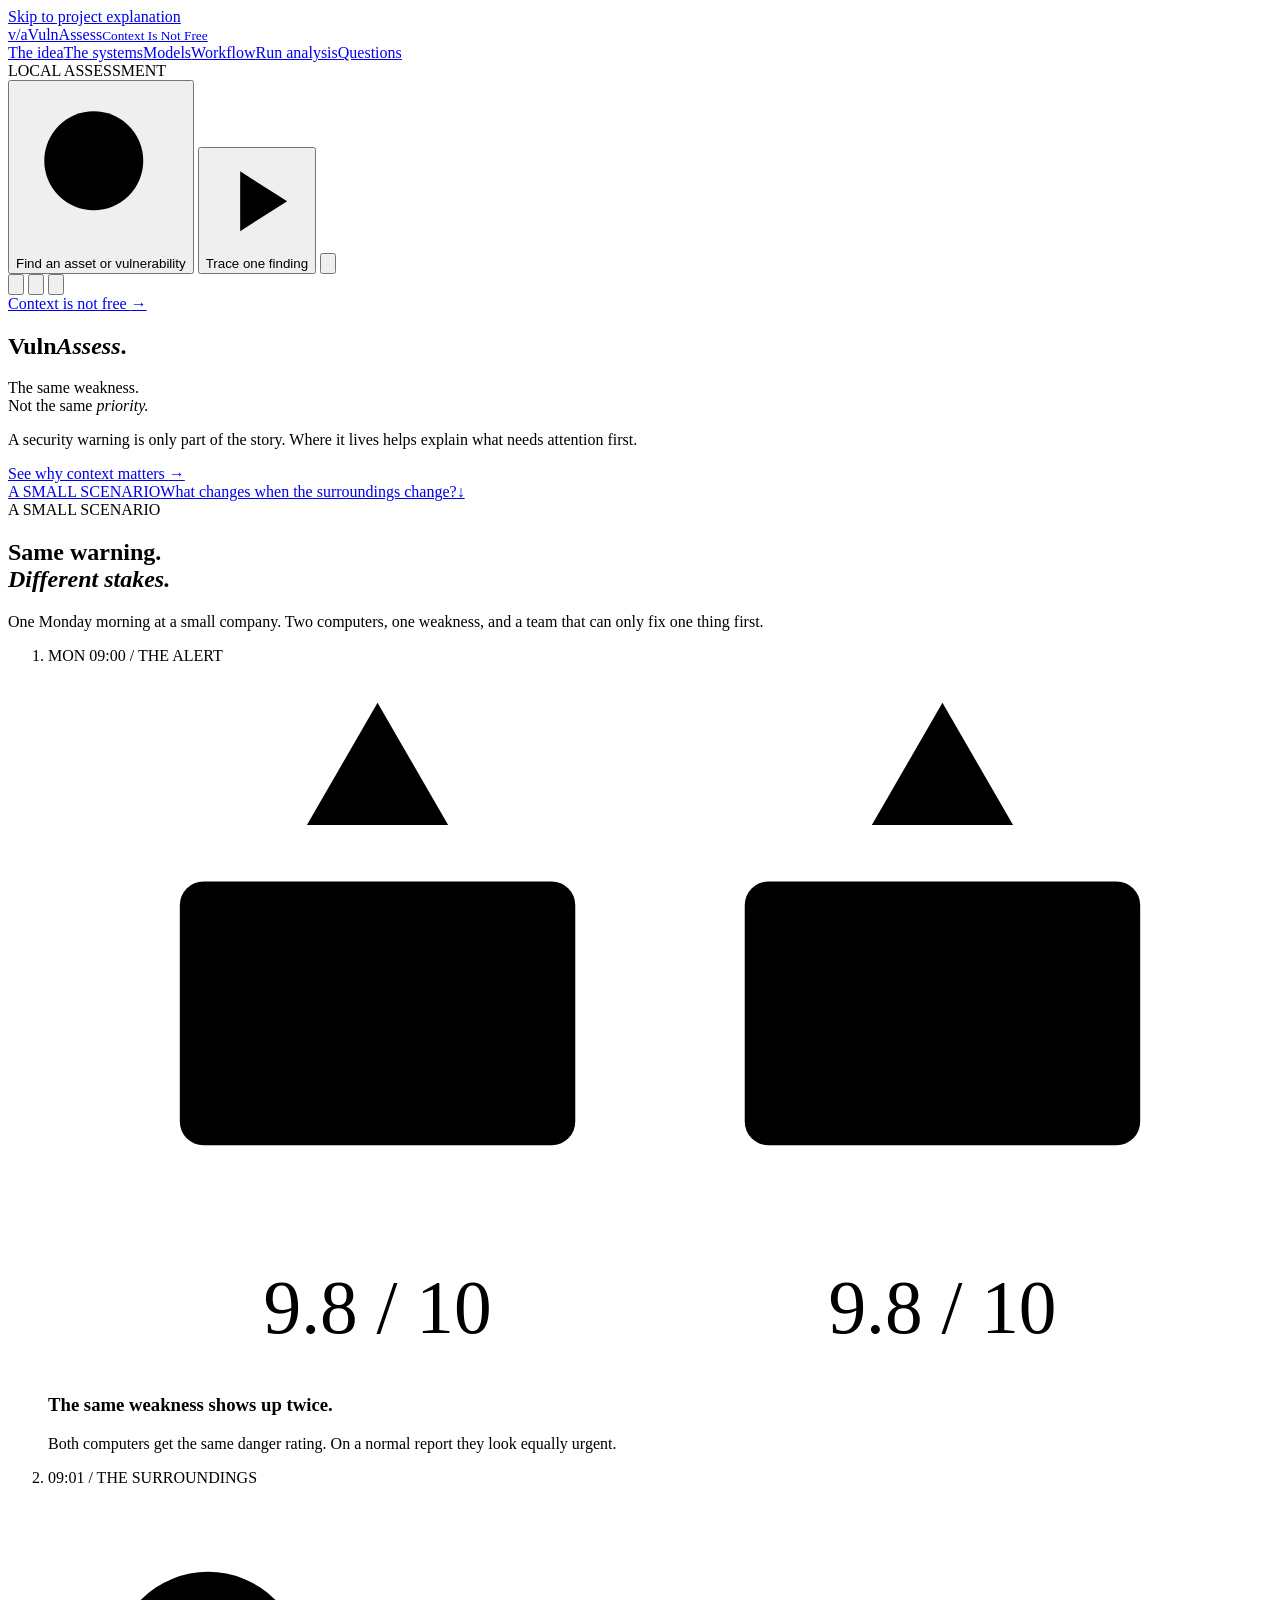
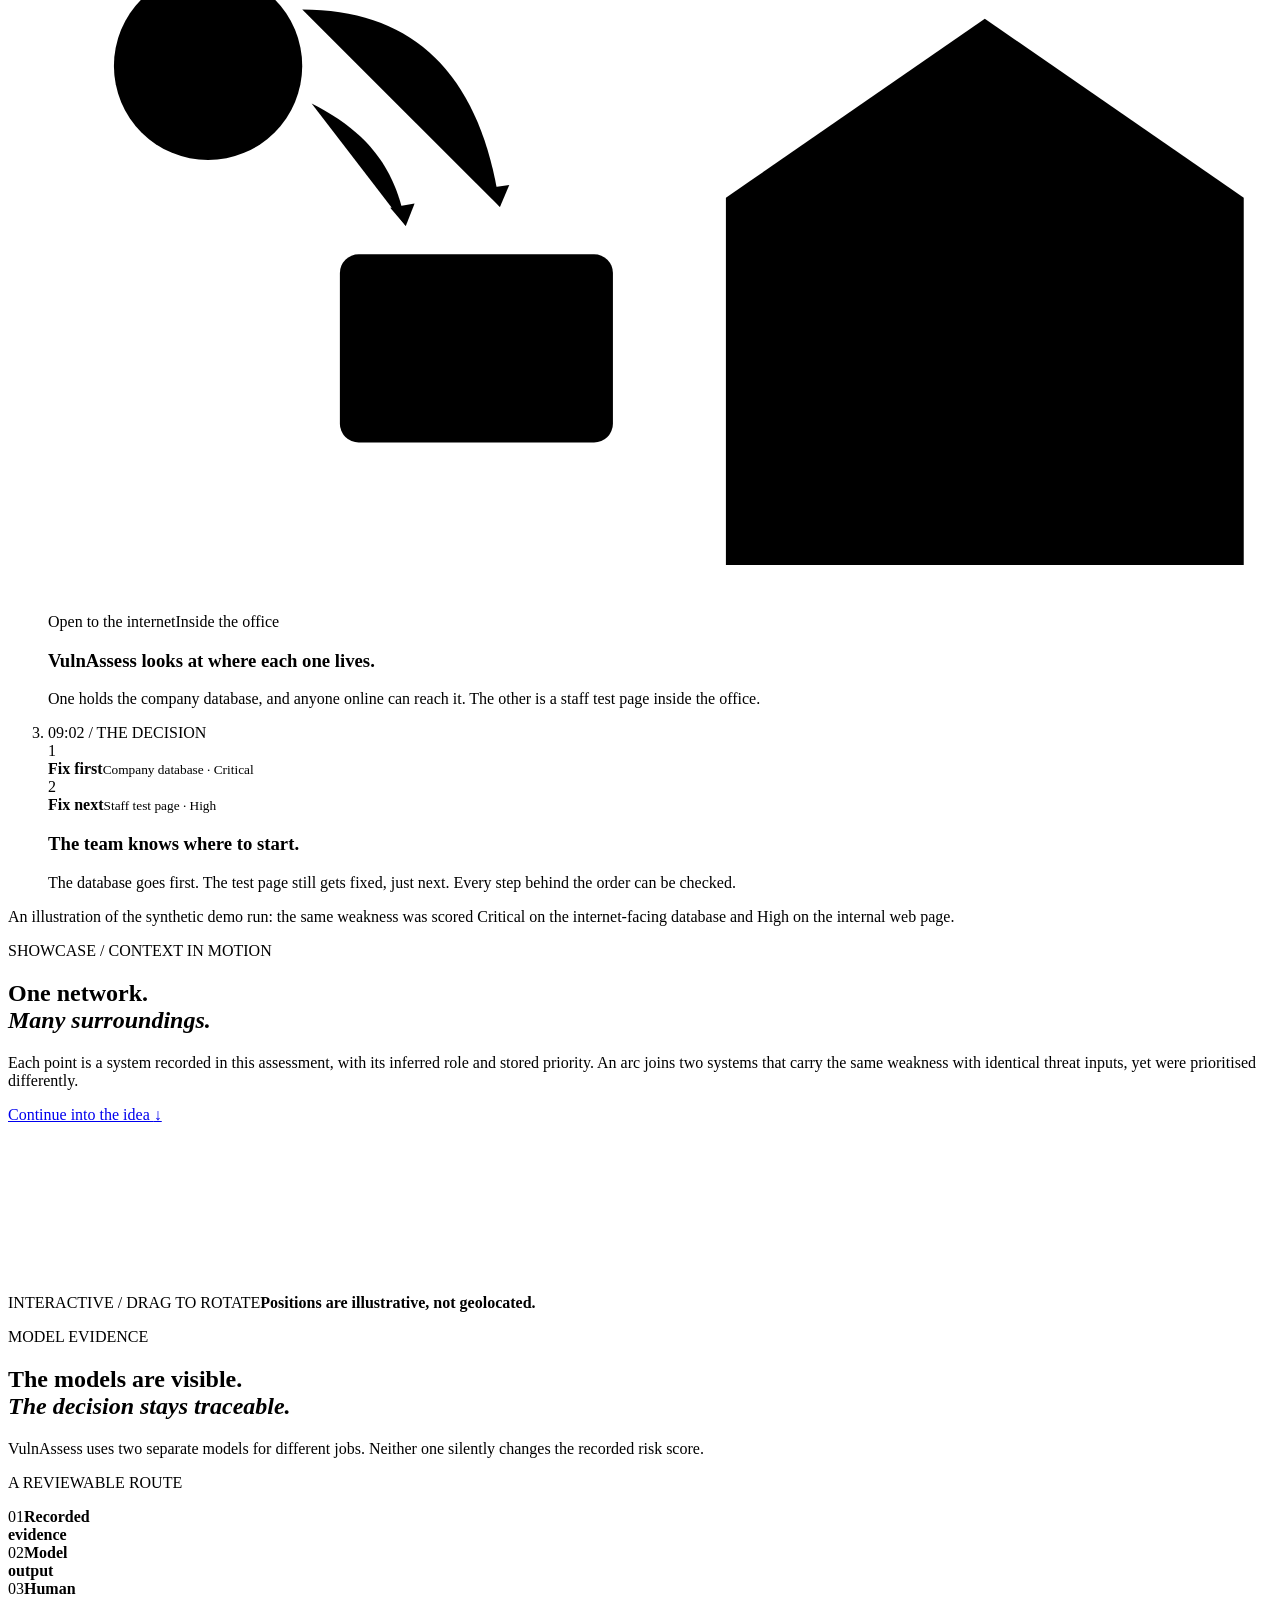
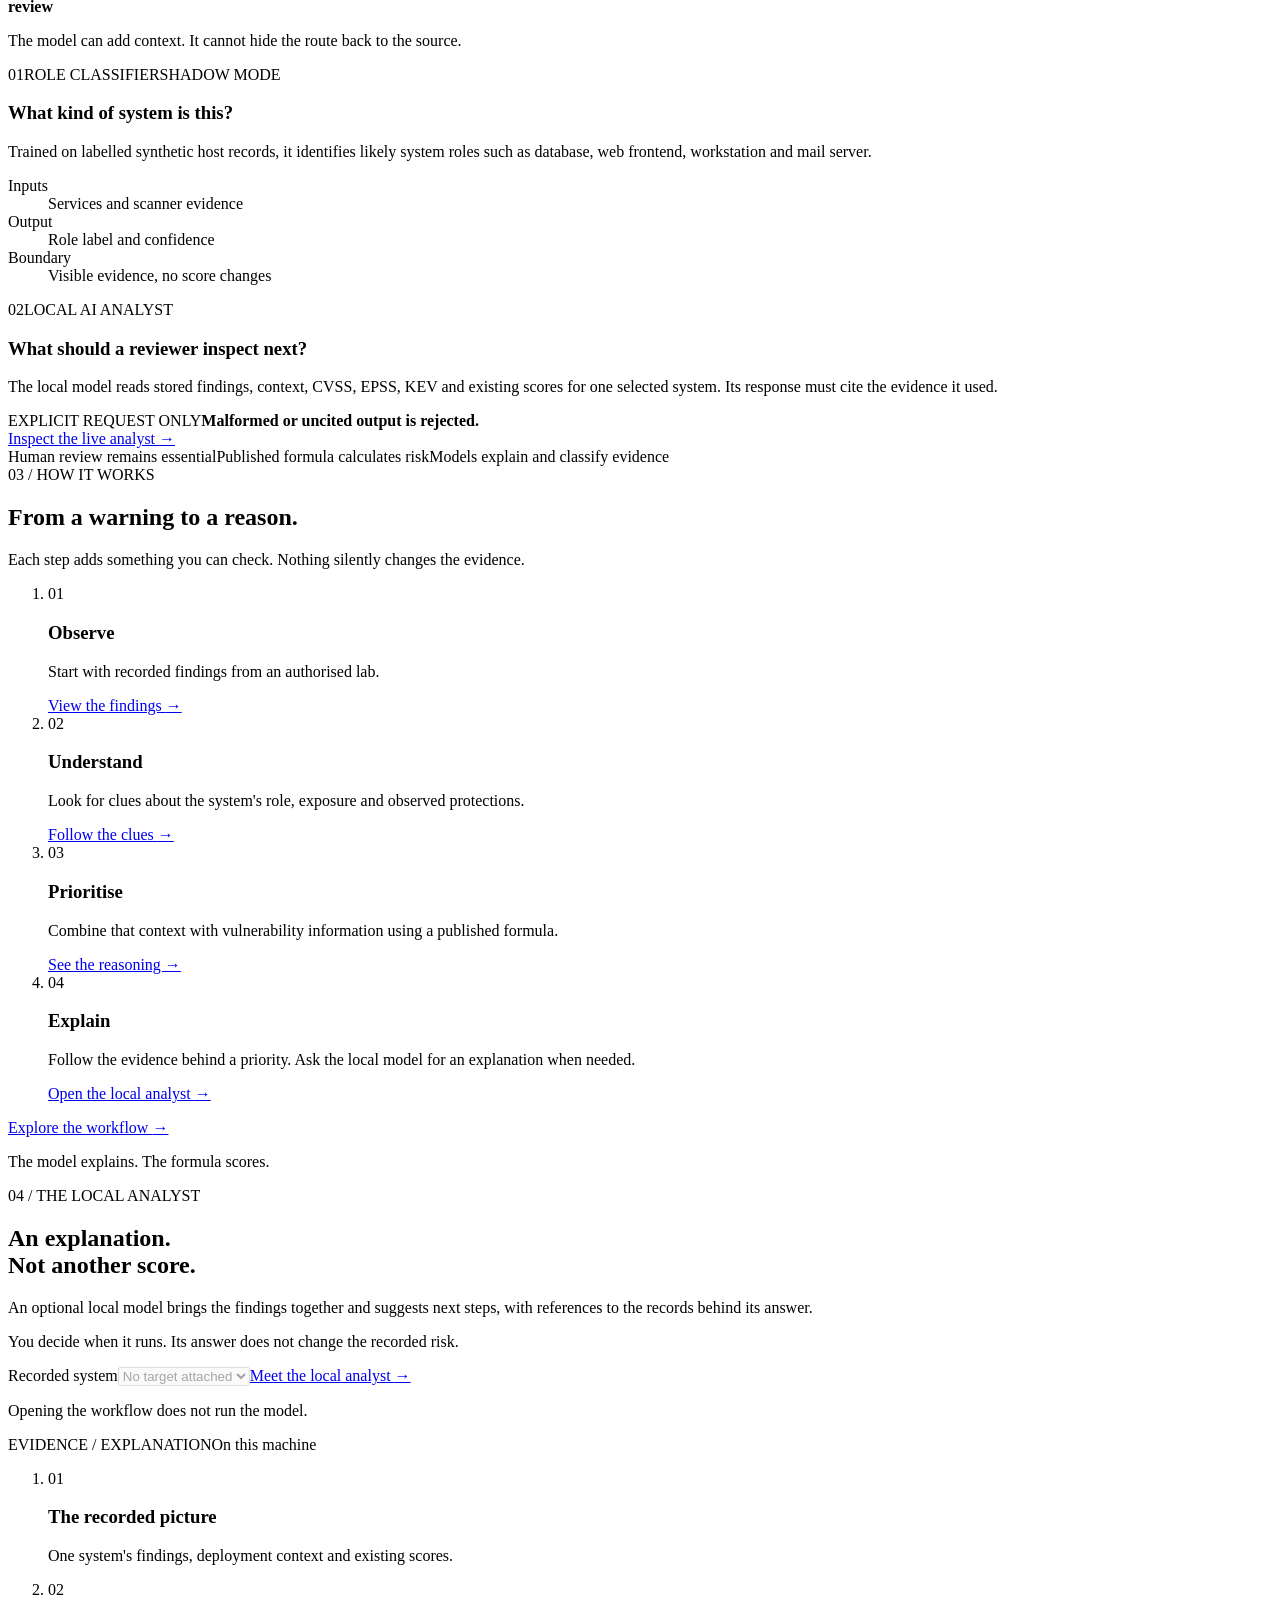
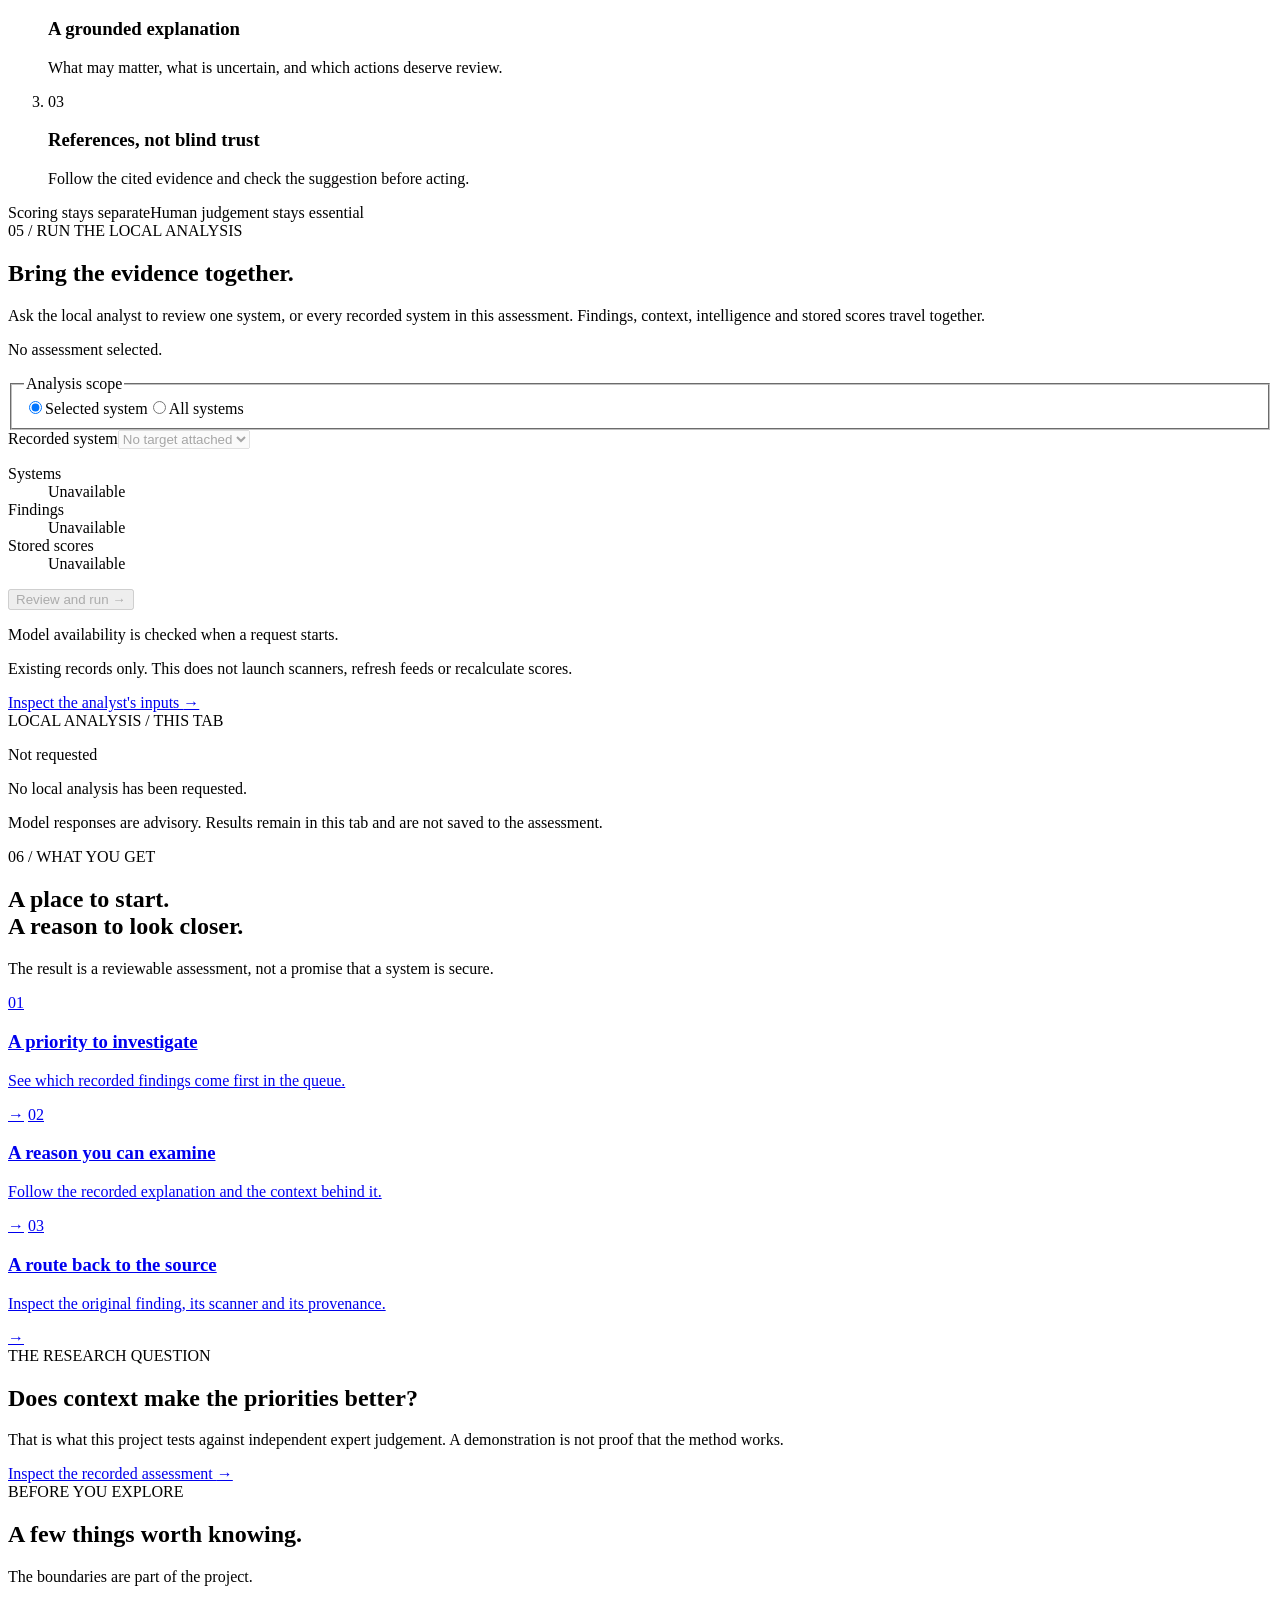
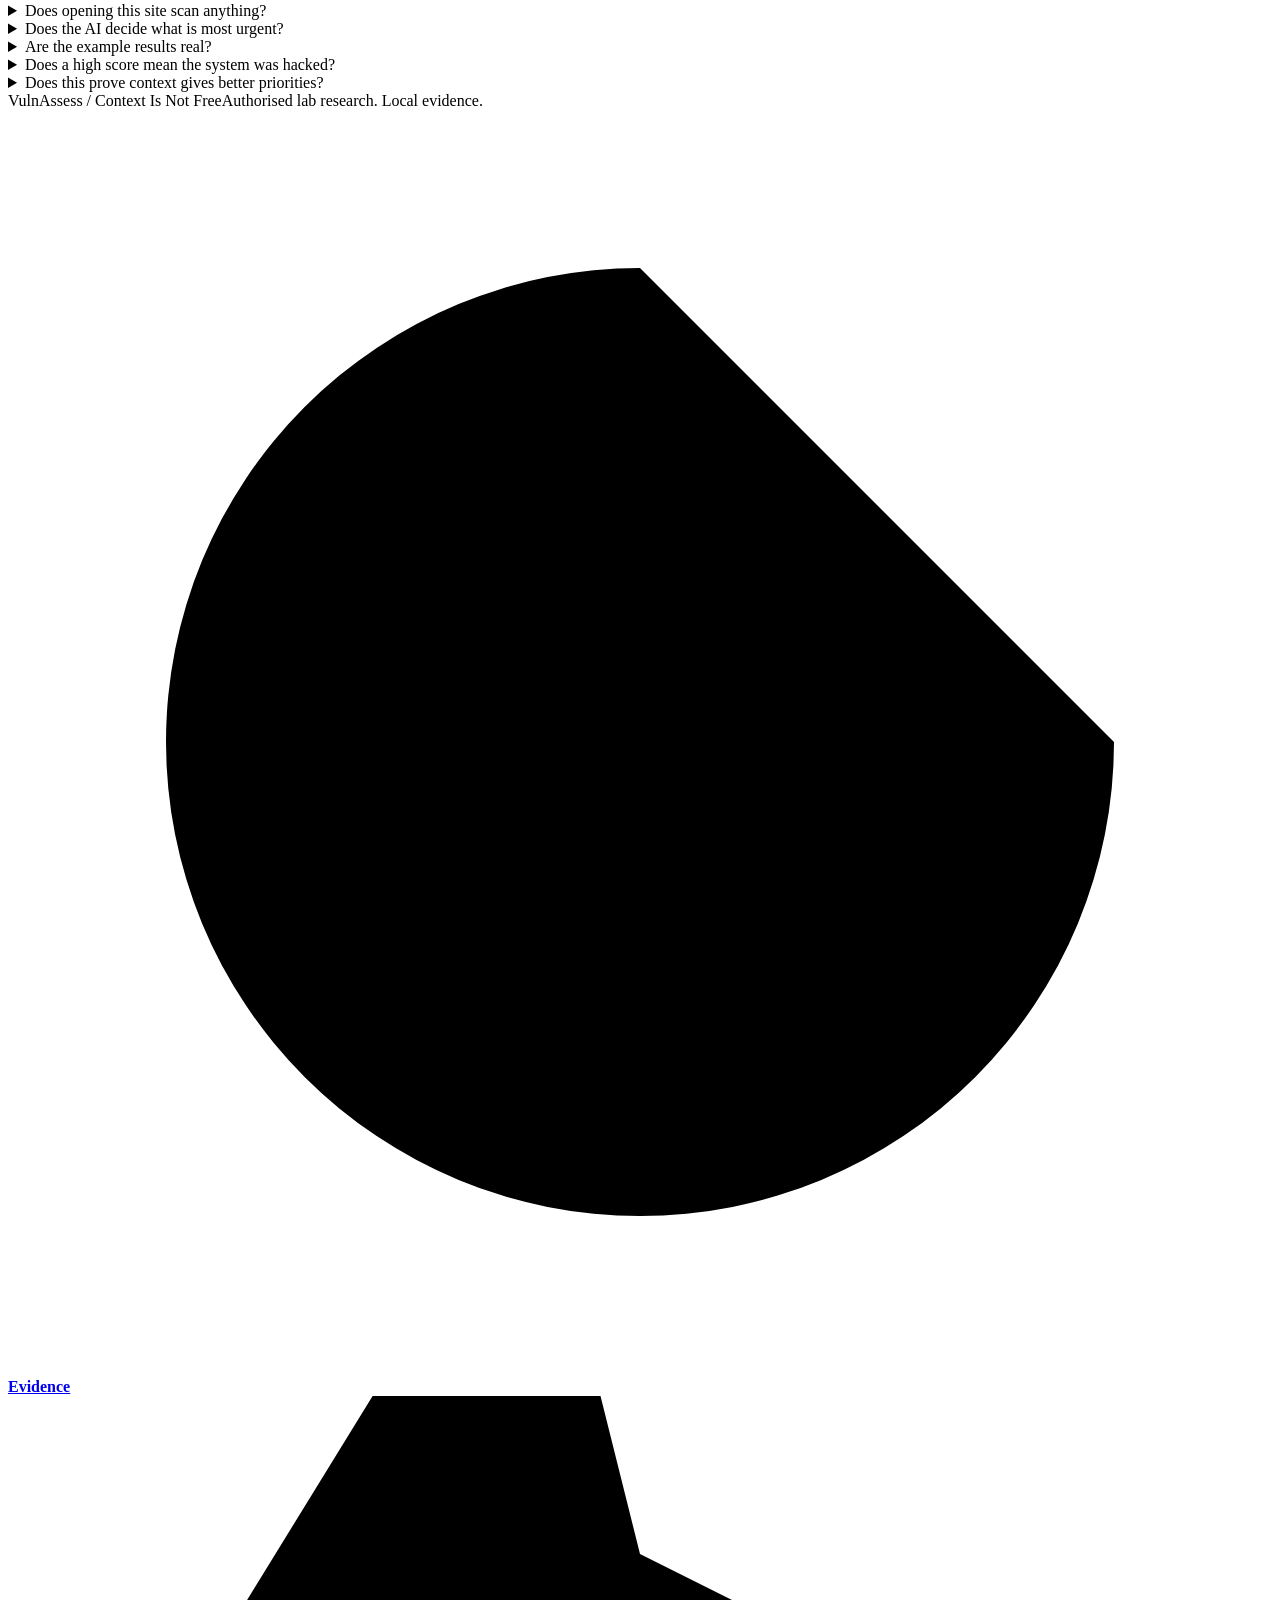
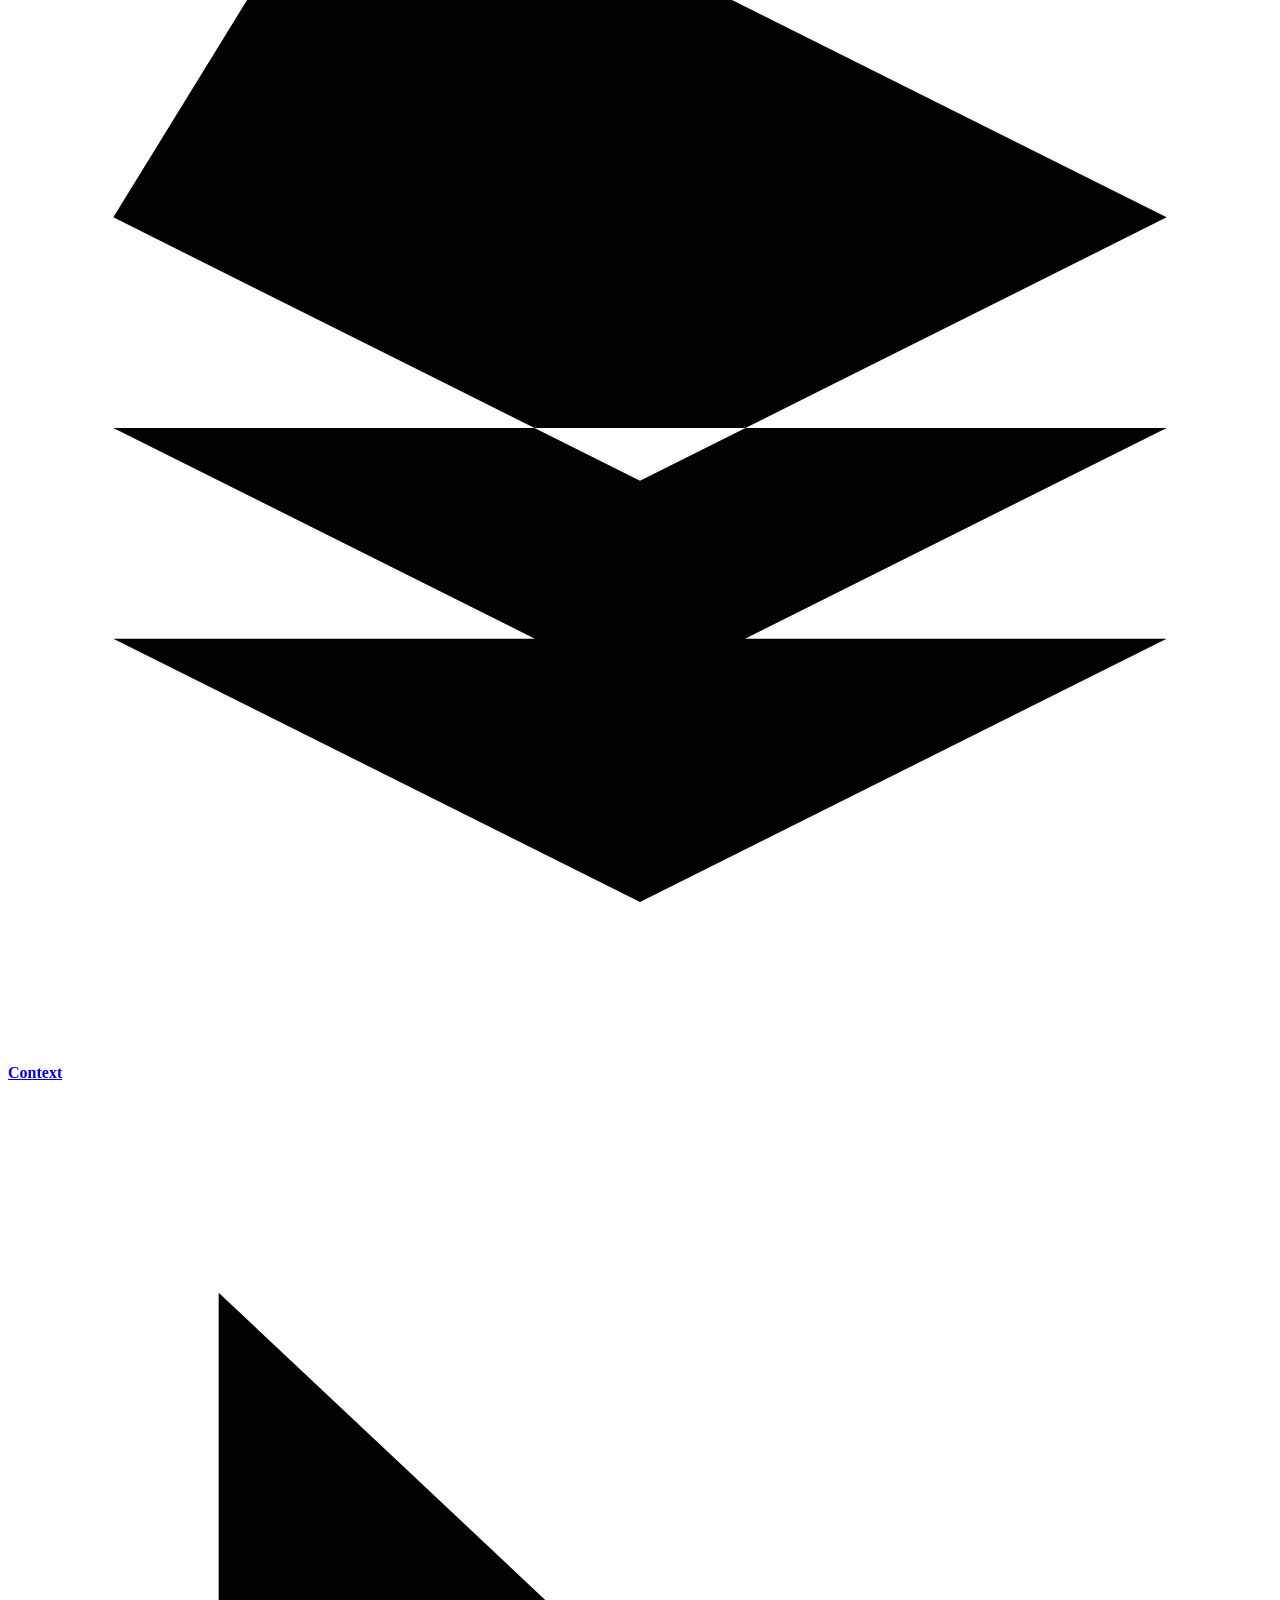
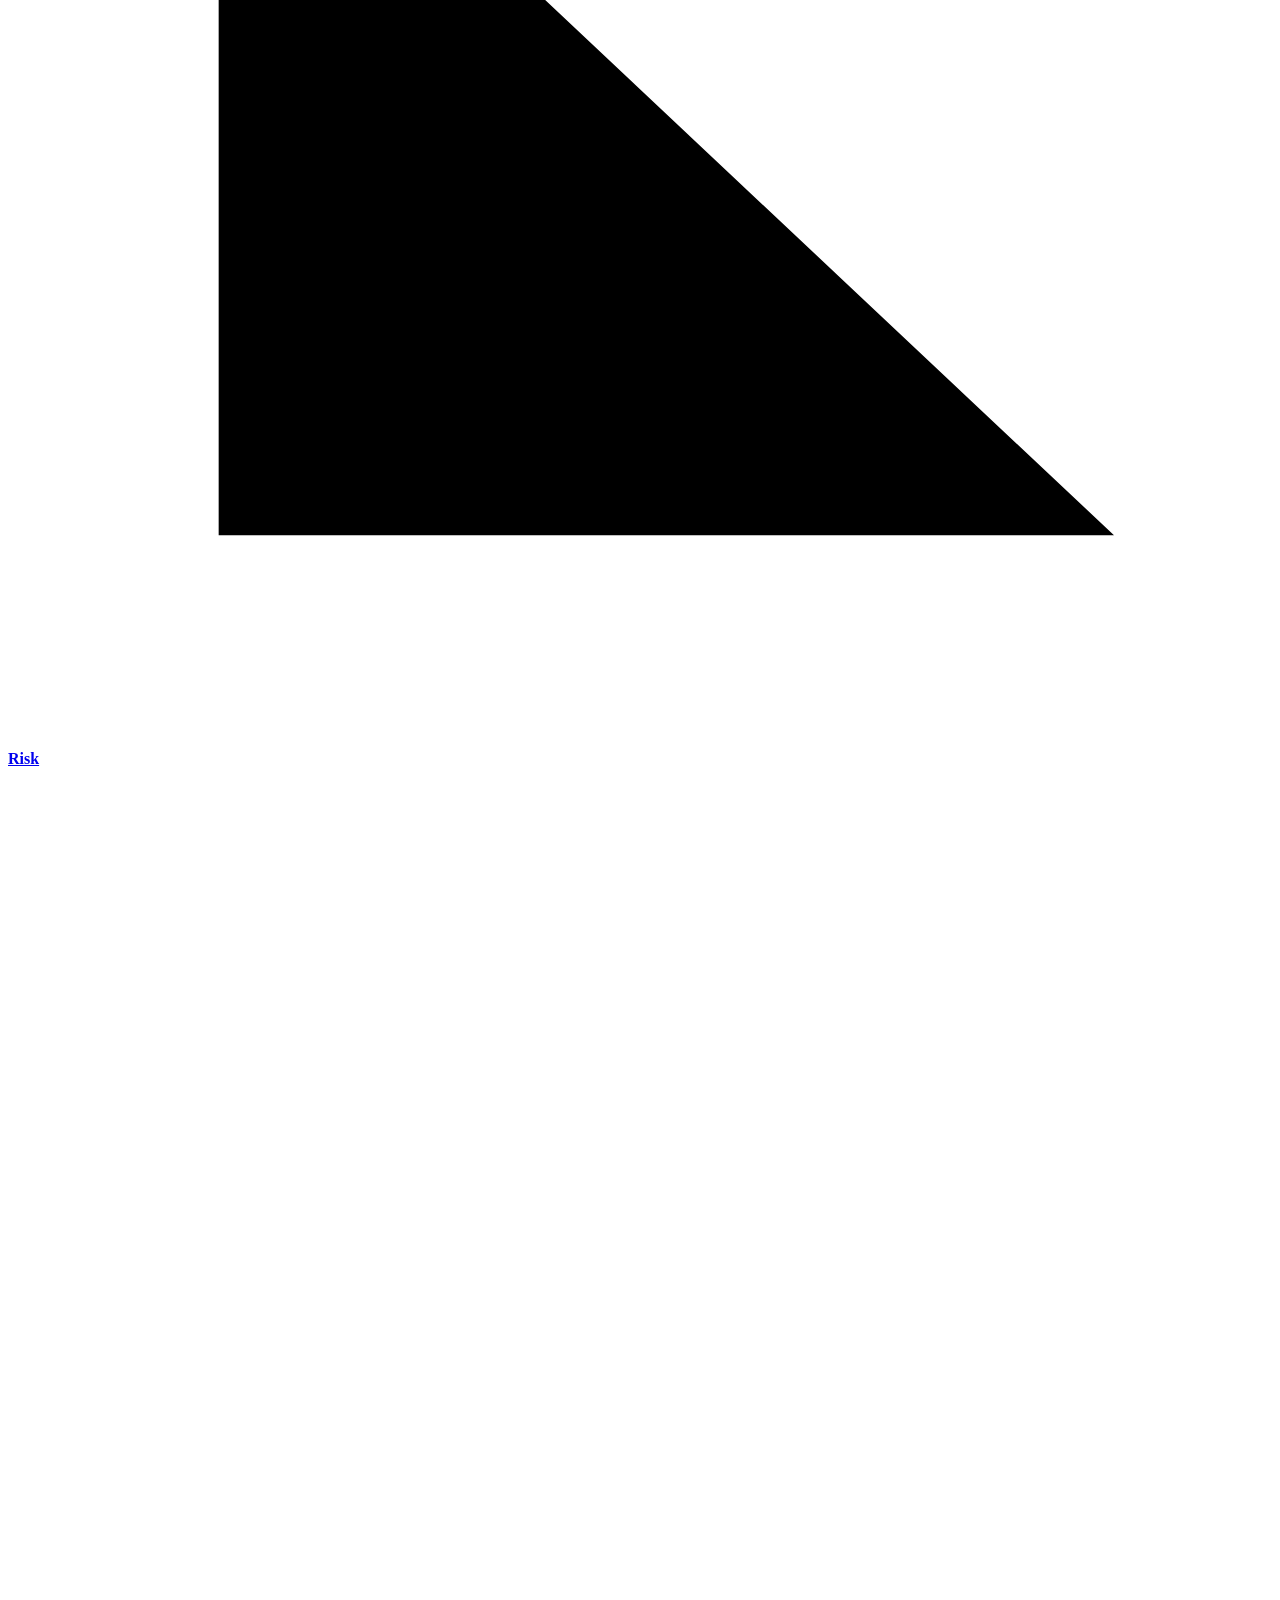
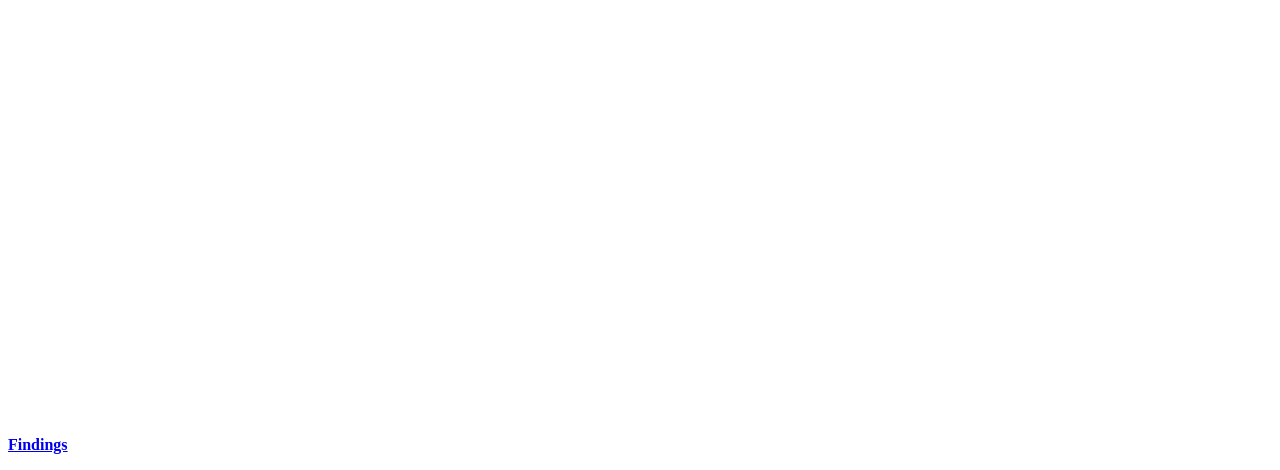
==== commit 6a38a3e9: "feat: import Nessus reports into assessment workflow Use authorized completed .nessus evidence for t" ====
--- a/vulnassess/ui/static/index.html
+++ b/vulnassess/ui/static/index.html
@@ -13,7 +13,7 @@
   <header class="app-header">
     <a class="brand" href="#hero" aria-label="VulnAssess home"><span class="brand-mark" aria-hidden="true">v/a</span><span>VulnAssess<small>Context Is Not Free</small></span></a>
     <nav class="project-nav" aria-label="Project navigation"><a href="#project-story">The idea</a><a href="#project-doors">The systems</a><a href="#project-model">Models</a><a href="#project-workflow">Workflow</a><a href="#project-run">Run analysis</a><a href="#project-questions">Questions</a></nav>
-    <div class="header-note">LOCAL / READ ONLY</div>
+    <div class="header-note">LOCAL ASSESSMENT</div>
     <div id="run-choice-slot"></div>
     <div class="header-actions">
       <a id="open-workflow" class="icon-button" href="/workflow" title="Open workflow canvas" aria-label="Open workflow canvas" hidden><svg aria-hidden="true" viewBox="0 0 24 24"><circle cx="5" cy="12" r="3"/><circle cx="19" cy="5" r="3"/><circle cx="19" cy="19" r="3"/><path d="M8 12h3c3 0 2-7 5-7M11 12c3 0 2 7 5 7"/></svg></a>
